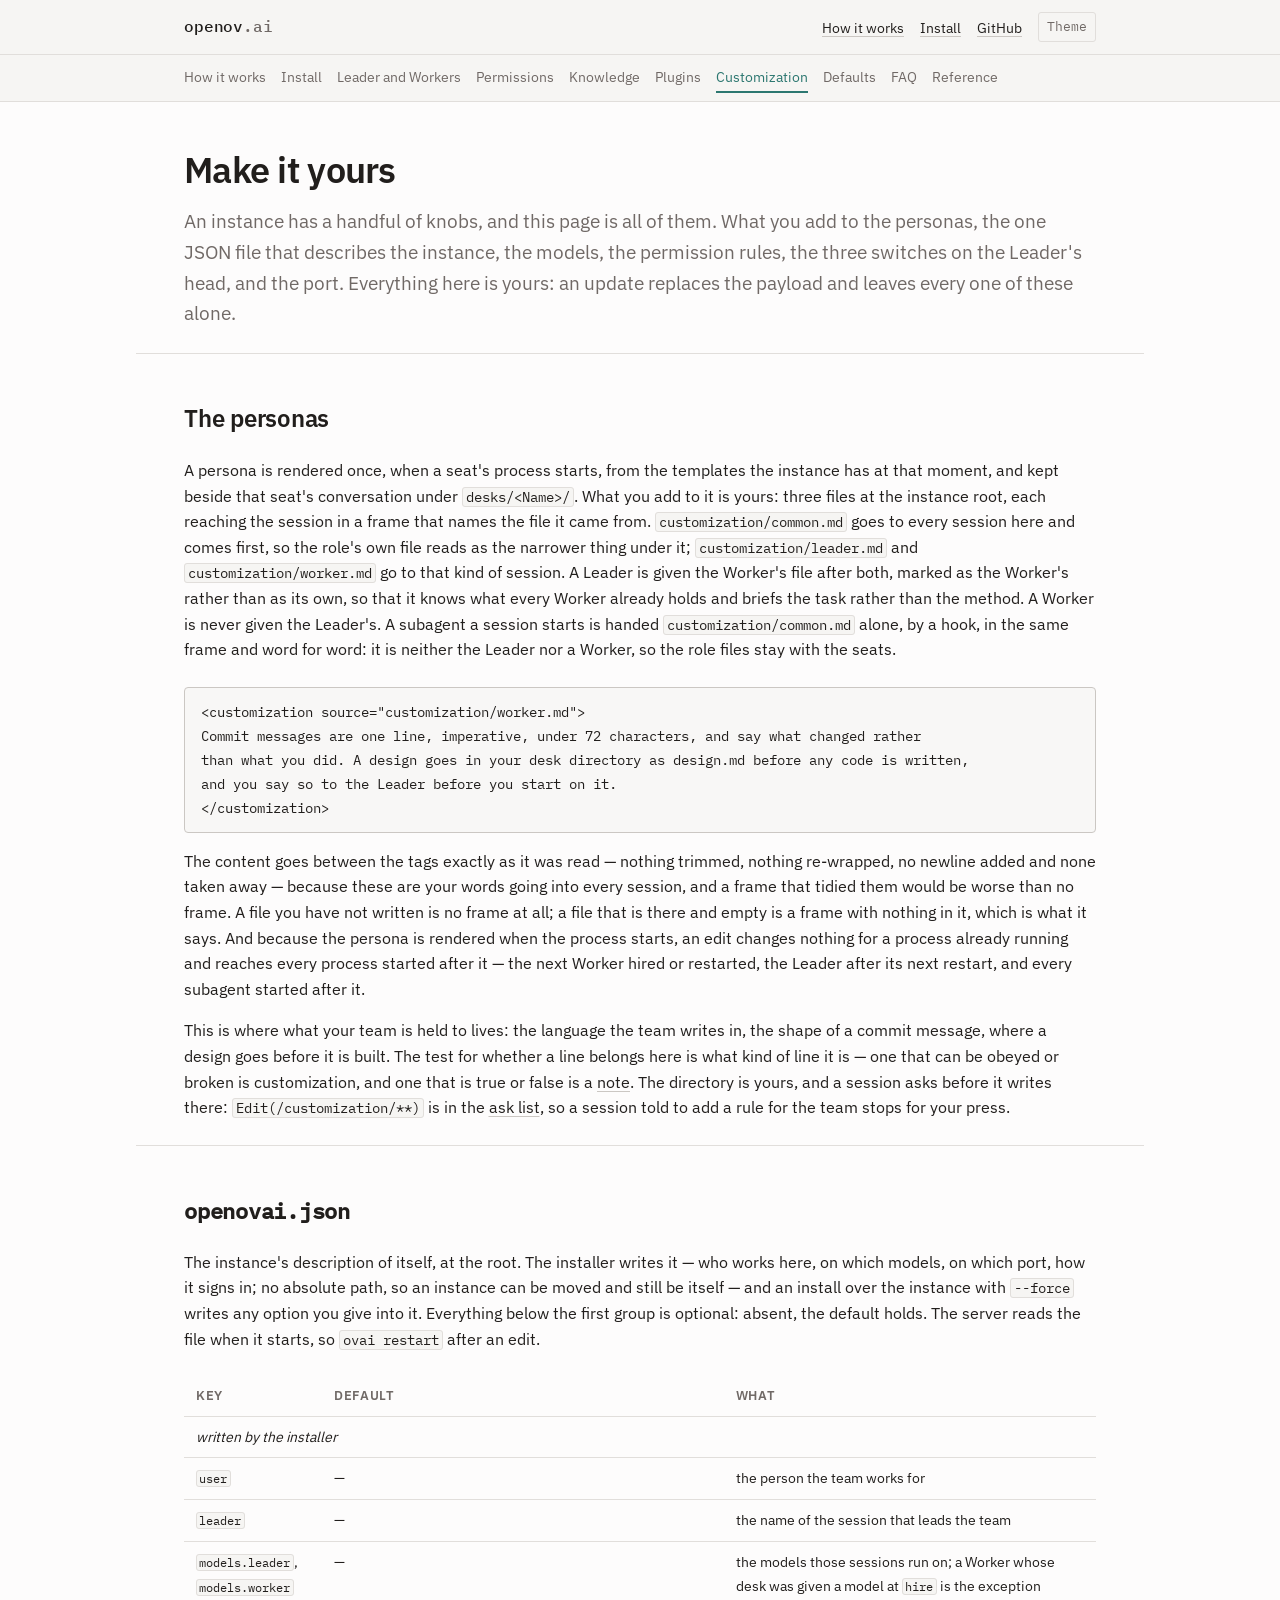
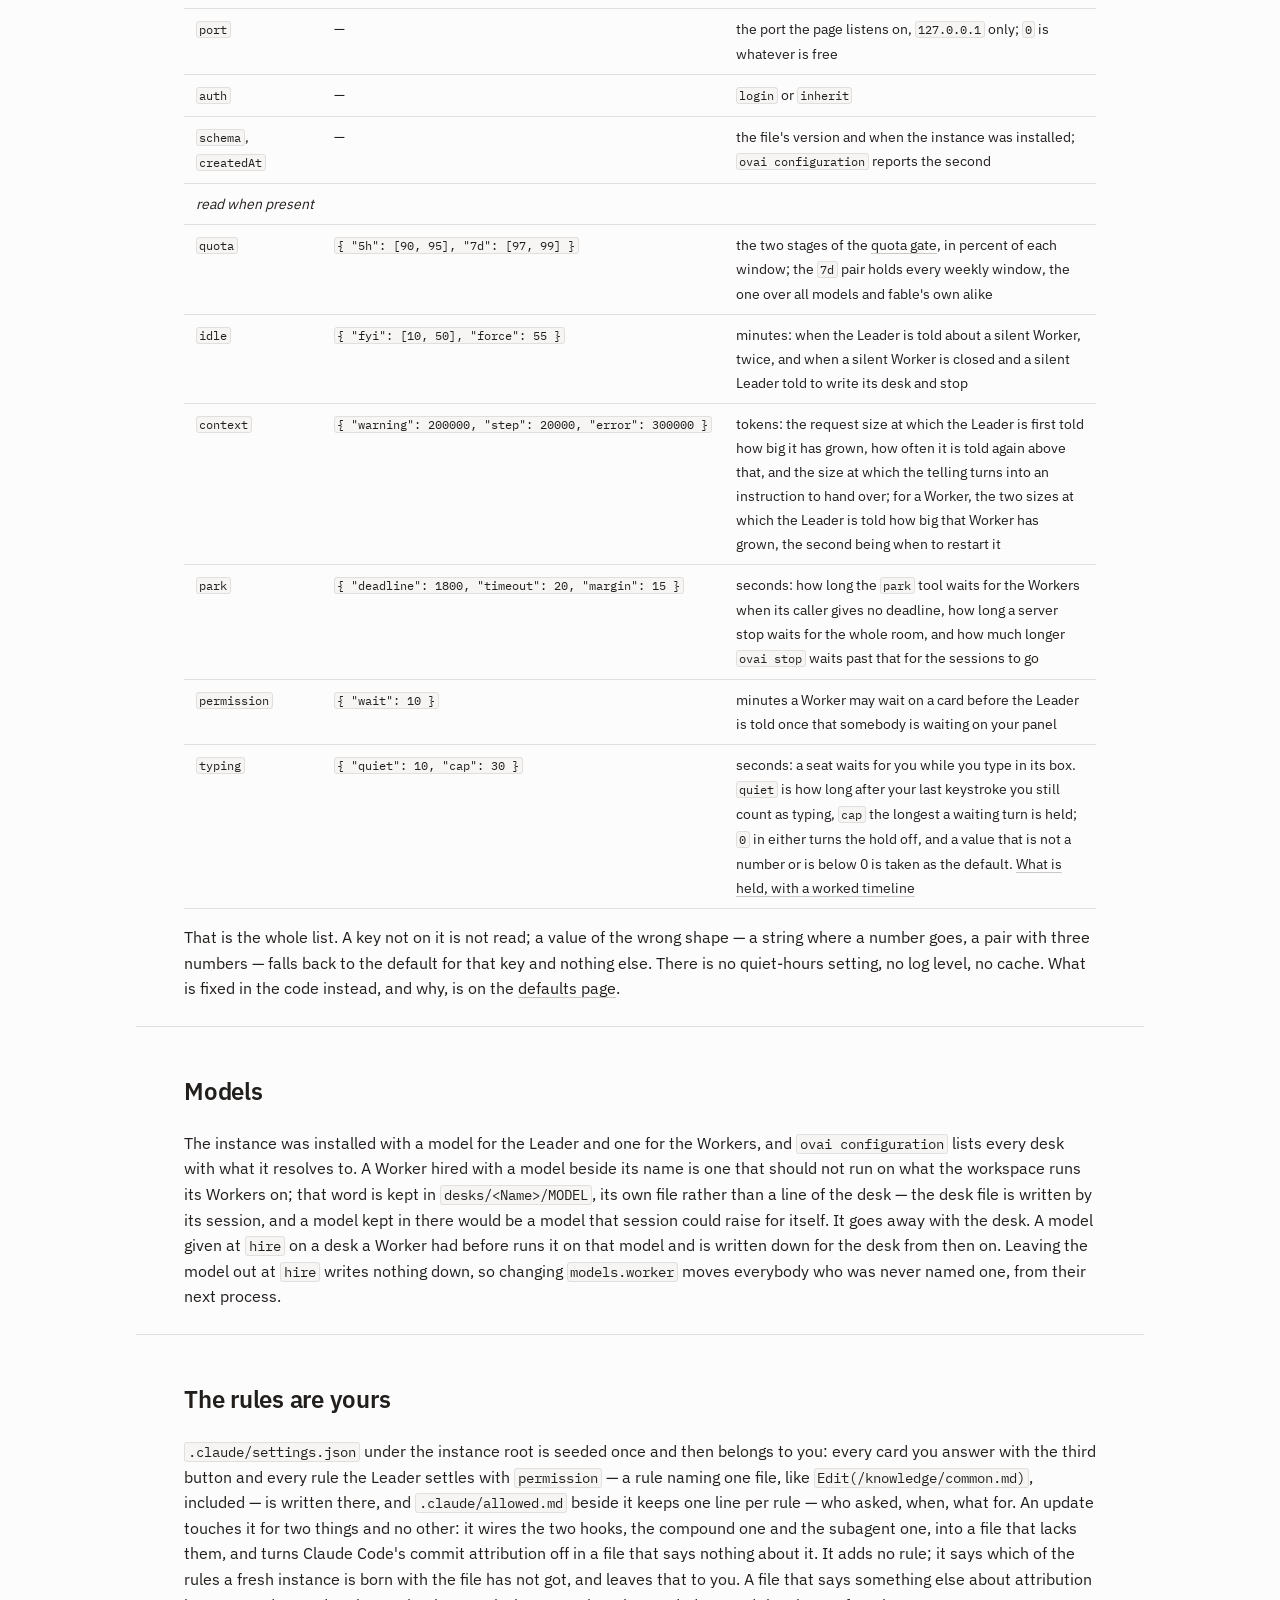
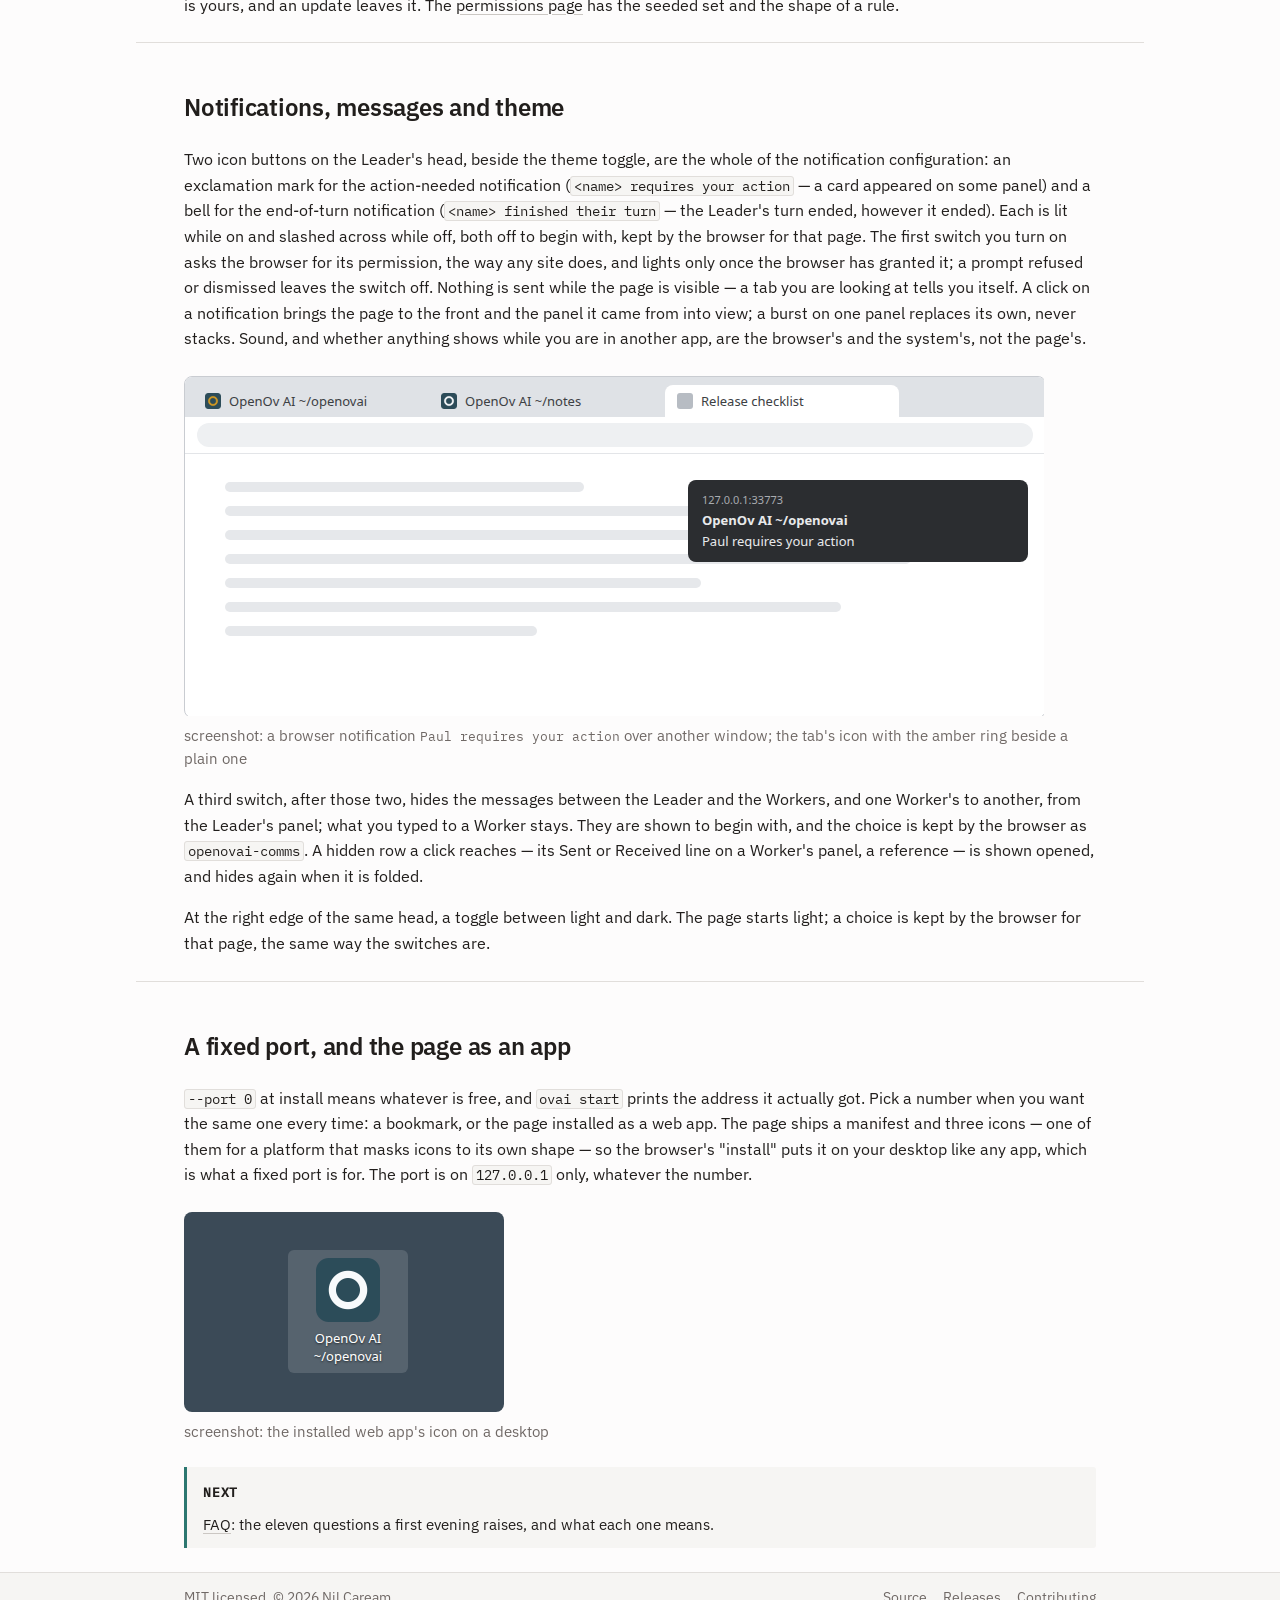
==== customization/index.html @ 01963eb3 "media: the notification and the installed app Media 17 shows a notification over another window and " ====
<!doctype html>
<html lang="en">
<head>
<meta charset="utf-8">
<meta name="viewport" content="width=device-width, initial-scale=1">
<title>Customization: make it yours — OpenOv AI</title>
<meta name="description" content="Every knob an instance has, and no more than there are: the three files you add to the personas, every key of openovai.json with its default, the models, the permission rules that are yours, the two notification switches, the theme, a fixed port and the web app.">
<link rel="canonical" href="https://openov.ai/customization/">
<meta property="og:type" content="website">
<meta property="og:url" content="https://openov.ai/customization/">
<meta property="og:title" content="Customization: make it yours — OpenOv AI">
<meta property="og:description" content="Personas you extend, every key of openovai.json, and what an update never touches.">
<link rel="icon" href="/favicon.svg" type="image/svg+xml">
<!-- Fonts are served from this site. The page makes no third-party request of any kind. -->
<link rel="preload" href="/fonts/ibm-plex-sans-latin.woff2" as="font" type="font/woff2" crossorigin>
<link rel="preload" href="/fonts/ibm-plex-mono-400-latin.woff2" as="font" type="font/woff2" crossorigin>
<link rel="stylesheet" href="/style.css">
</head>
<body data-page="customization">

<a class="skip" href="#main">Skip to content</a>

<header class="bar">
  <div class="wrap bar-in">
    <a class="mark" href="/">openov<span class="mark-dim">.ai</span></a>
    <nav>
      <a href="/how-it-works/">How it works</a>
      <a href="/install/">Install</a>
      <a href="https://github.com/nilcaream/openovai">GitHub</a>
      <button type="button" id="theme" class="ghost" hidden aria-label="Switch colour theme">Theme</button>
    </nav>
  </div>
  <nav class="docs" aria-label="Documentation">
    <div class="wrap docs-in">
      <a href="/how-it-works/">How it works</a>
      <a href="/install/">Install</a>
      <a href="/team/">Leader and Workers</a>
      <a href="/permissions/">Permissions</a>
      <a href="/knowledge/">Knowledge</a>
      <a href="/plugins/">Plugins</a>
      <a href="/customization/">Customization</a>
      <a href="/defaults/">Defaults</a>
      <a href="/faq/">FAQ</a>
      <a href="/reference/">Reference</a>
    </div>
  </nav>
</header>

<main id="main">

  <section class="wrap hero">
    <h1>Make it yours</h1>
    <p class="lead">
      An instance has a handful of knobs, and this page is all of them. What you add to the
      personas, the one JSON file that describes the instance, the models, the permission rules,
      the three switches on the Leader's head, and the port. Everything here is yours: an update
      replaces the payload and leaves every one of these alone.
    </p>
  </section>

  <section class="wrap prose">
    <h2 id="personas">The personas</h2>
    <p>
      A persona is rendered once, when a seat's process starts, from the templates the instance has
      at that moment, and kept beside that seat's conversation under <code>desks/&lt;Name&gt;/</code>.
      What you add to it is yours: three files at the instance root, each reaching the session in a
      frame that names the file it came from. <code>customization/common.md</code> goes to every
      session here and comes first, so the role's own file reads as the narrower thing under it;
      <code>customization/leader.md</code> and <code>customization/worker.md</code> go to that kind
      of session. A Leader is given the Worker's file after both, marked as the Worker's rather
      than as its own, so that it knows what every Worker already holds and briefs the task rather
      than the method. A Worker is never given the Leader's. A subagent a session starts is handed
      <code>customization/common.md</code> alone, by a hook, in the same frame and word for word:
      it is neither the Leader nor a Worker, so the role files stay with the seats.
    </p>
    <figure class="term">
<pre>&lt;customization source="customization/worker.md"&gt;
Commit messages are one line, imperative, under 72 characters, and say what changed rather
than what you did. A design goes in your desk directory as design.md before any code is written,
and you say so to the Leader before you start on it.
&lt;/customization&gt;</pre>
    </figure>
    <p>
      The content goes between the tags exactly as it was read &mdash; nothing trimmed, nothing
      re-wrapped, no newline added and none taken away &mdash; because these are your words going
      into every session, and a frame that tidied them would be worse than no frame. A file you
      have not written is no frame at all; a file that is there and empty is a frame with nothing
      in it, which is what it says. And because the persona is rendered when the process starts, an
      edit changes nothing for a process already running and reaches every process started after it
      &mdash; the next Worker hired or restarted, the Leader after its next restart, and every
      subagent started after it.
    </p>
    <p>
      This is where what your team is held to lives: the language the team writes in, the shape of
      a commit message, where a design goes before it is built. The test for whether a line belongs
      here is what kind of line it is &mdash; one that can be obeyed or broken is customization, and
      one that is true or false is a <a href="/knowledge/">note</a>. The directory is yours, and a
      session asks before it writes there: <code>Edit(/customization/**)</code> is in the
      <a href="/permissions/">ask list</a>, so a session told to add a rule for the team stops for
      your press.
    </p>
  </section>

  <section class="wrap prose">
    <h2 id="json"><code>openovai.json</code></h2>
    <p>
      The instance's description of itself, at the root. The installer writes it &mdash; who works
      here, on which models, on which port, how it signs in; no absolute path, so an instance can
      be moved and still be itself &mdash; and an install over the instance with <code>--force</code>
      writes any option you give into it. Everything below the first group is optional: absent, the
      default holds. The server reads the file when it starts, so <code>ovai restart</code> after
      an edit.
    </p>
    <div class="table">
      <table>
        <thead><tr><th>key</th><th>default</th><th>what</th></tr></thead>
        <tbody>
          <tr><td colspan="3"><em>written by the installer</em></td></tr>
          <tr><td><code>user</code></td><td>&mdash;</td><td>the person the team works for</td></tr>
          <tr><td><code>leader</code></td><td>&mdash;</td><td>the name of the session that leads the team</td></tr>
          <tr><td><code>models.leader</code>, <code>models.worker</code></td><td>&mdash;</td><td>the models those sessions run on; a Worker whose desk was given a model at <code>hire</code> is the exception</td></tr>
          <tr><td><code>port</code></td><td>&mdash;</td><td>the port the page listens on, <code>127.0.0.1</code> only; <code>0</code> is whatever is free</td></tr>
          <tr><td><code>auth</code></td><td>&mdash;</td><td><code>login</code> or <code>inherit</code></td></tr>
          <tr><td><code>schema</code>, <code>createdAt</code></td><td>&mdash;</td><td>the file's version and when the instance was installed; <code>ovai configuration</code> reports the second</td></tr>
          <tr><td colspan="3"><em>read when present</em></td></tr>
          <tr><td><code>quota</code></td><td><code>{ "5h": [90, 95], "7d": [97, 99] }</code></td><td>the two stages of the <a href="/how-it-works/#quota">quota gate</a>, in percent of each window; the <code>7d</code> pair holds every weekly window, the one over all models and fable's own alike</td></tr>
          <tr><td><code>idle</code></td><td><code>{ "fyi": [10, 50], "force": 55 }</code></td><td>minutes: when the Leader is told about a silent Worker, twice, and when a silent Worker is closed and a silent Leader told to write its desk and stop</td></tr>
          <tr><td><code>context</code></td><td><code>{ "warning": 200000, "step": 20000, "error": 300000 }</code></td><td>tokens: the request size at which the Leader is first told how big it has grown, how often it is told again above that, and the size at which the telling turns into an instruction to hand over; for a Worker, the two sizes at which the Leader is told how big that Worker has grown, the second being when to restart it</td></tr>
          <tr><td><code>park</code></td><td><code>{ "deadline": 1800, "timeout": 20, "margin": 15 }</code></td><td>seconds: how long the <code>park</code> tool waits for the Workers when its caller gives no deadline, how long a server stop waits for the whole room, and how much longer <code>ovai stop</code> waits past that for the sessions to go</td></tr>
          <tr><td><code>permission</code></td><td><code>{ "wait": 10 }</code></td><td>minutes a Worker may wait on a card before the Leader is told once that somebody is waiting on your panel</td></tr>
          <tr><td><code>typing</code></td><td><code>{ "quiet": 10, "cap": 30 }</code></td><td>seconds: a seat waits for you while you type in its box. <code>quiet</code> is how long after your last keystroke you still count as typing, <code>cap</code> the longest a waiting turn is held; <code>0</code> in either turns the hold off, and a value that is not a number or is below 0 is taken as the default. <a href="/reference/#typing">What is held, with a worked timeline</a></td></tr>
        </tbody>
      </table>
    </div>
    <p>
      That is the whole list. A key not on it is not read; a value of the wrong shape &mdash; a
      string where a number goes, a pair with three numbers &mdash; falls back to the default for
      that key and nothing else. There is no quiet-hours setting, no log level, no cache. What is
      fixed in the code instead, and why, is on the <a href="/defaults/">defaults page</a>.
    </p>
  </section>

  <section class="wrap prose">
    <h2 id="models">Models</h2>
    <p>
      The instance was installed with a model for the Leader and one for the Workers, and
      <code>ovai configuration</code> lists every desk with what it resolves to. A Worker hired
      with a model beside its name is one that should not run on what the workspace runs its
      Workers on; that word is kept in <code>desks/&lt;Name&gt;/MODEL</code>, its own file rather
      than a line of the desk &mdash; the desk file is written by its session, and a model kept in
      there would be a model that session could raise for itself. It goes away with the desk.
      A model given at <code>hire</code> on a desk a Worker had before runs it on that model and is
      written down for the desk from then on. Leaving the model out at <code>hire</code> writes
      nothing down, so changing <code>models.worker</code> moves everybody who was never named one,
      from their next process.
    </p>
  </section>

  <section class="wrap prose">
    <h2 id="rules">The rules are yours</h2>
    <p>
      <code>.claude/settings.json</code> under the instance root is seeded once and then belongs to
      you: every card you answer with the third button and every rule the Leader settles with
      <code>permission</code> &mdash; a rule naming one file, like
      <code>Edit(/knowledge/common.md)</code>, included &mdash; is written there, and
      <code>.claude/allowed.md</code> beside it keeps one line per rule &mdash; who asked, when, what
      for. An update touches it for two things and no other: it wires the two hooks, the compound
      one and the subagent one, into a file that lacks them, and turns Claude Code's
      commit attribution off in a file that says nothing about it. It adds no rule; it says which
      of the rules a fresh instance is born with the file has not got, and leaves that to you. A
      file that says something else about attribution is yours, and an update leaves it. The
      <a href="/permissions/">permissions page</a> has the seeded set and the shape of a rule.
    </p>
  </section>

  <section class="wrap prose">
    <h2 id="notifications">Notifications, messages and theme</h2>
    <p>
      Two icon buttons on the Leader's head, beside the theme toggle, are the whole of the
      notification configuration: an exclamation mark for the action-needed notification
      (<code>&lt;name&gt; requires your action</code> &mdash; a card appeared on some panel) and a
      bell for the end-of-turn notification (<code>&lt;name&gt; finished their turn</code> &mdash;
      the Leader's turn ended, however it ended). Each is lit while on and slashed across while off,
      both off to begin with, kept by the browser for that page. The first switch you turn on asks
      the browser for its permission, the way any site does, and lights only once the browser has
      granted it; a prompt refused or dismissed leaves the switch off. Nothing is sent while the
      page is visible &mdash; a tab you are looking at tells you itself. A click on a notification
      brings the page to the front and the panel it came from into view; a burst on one panel
      replaces its own, never stacks. Sound, and whether anything shows while you are in another
      app, are the browser's and the system's, not the page's.
    </p>
    <figure class="shot">
      <a href="/media/media-17.png"><img src="/media/media-17.png" width="860" height="340" alt=""></a>
      <figcaption>screenshot: a browser notification <code>Paul requires your action</code> over
        another window; the tab's icon with the amber ring beside a plain one</figcaption>
    </figure>
    <p>
      A third switch, after those two, hides the messages between the Leader and the Workers, and
      one Worker's to another, from the Leader's panel; what you typed to a Worker stays. They are
      shown to begin with, and the choice is kept by the browser as <code>openovai-comms</code>. A
      hidden row a click reaches &mdash; its Sent or Received line on a Worker's panel, a
      reference &mdash; is shown opened, and hides again when it is folded.
    </p>
    <p>
      At the right edge of the same head, a toggle between light and dark. The page starts light;
      a choice is kept by the browser for that page, the same way the switches are.
    </p>
  </section>

  <section class="wrap prose">
    <h2 id="port">A fixed port, and the page as an app</h2>
    <p>
      <code>--port 0</code> at install means whatever is free, and <code>ovai start</code> prints the
      address it actually got. Pick a number when you want the same one every time: a bookmark, or
      the page installed as a web app. The page ships a manifest and three icons &mdash; one of them
      for a platform that masks icons to its own shape &mdash; so the browser's "install" puts it
      on your desktop like any app, which is what a fixed port is for. The port is on
      <code>127.0.0.1</code> only, whatever the number.
    </p>
    <figure class="shot">
      <a href="/media/media-19.png"><img src="/media/media-19.png" width="320" height="200" alt=""></a>
      <figcaption>screenshot: the installed web app's icon on a desktop</figcaption>
    </figure>
    <div class="callout">
      <b>Next</b>
      <p><a href="/faq/">FAQ</a>: the eleven questions a first evening raises, and what each one
        means.</p>
    </div>
  </section>

</main>

<footer class="bar bar-foot">
  <div class="wrap bar-in">
    <span>MIT licensed. &copy; 2026 Nil Caream.</span>
    <nav>
      <a href="https://github.com/nilcaream/openovai">Source</a>
      <a href="https://github.com/nilcaream/openovai/blob/main/NOTES.md">Releases</a>
      <a href="https://github.com/nilcaream/openovai/blob/main/CONTRIBUTING.md">Contributing</a>
    </nav>
  </div>
</footer>

<script>
// Everything below is an enhancement. With JavaScript off the page is complete:
// the theme follows prefers-color-scheme and the install command is selectable text.
(function () {
  "use strict";

  var root = document.documentElement;
  var toggle = document.getElementById("theme");

  try {
    var saved = localStorage.getItem("theme");
    if (saved === "dark" || saved === "light") root.setAttribute("data-theme", saved);
  } catch (e) { /* private mode, blocked storage: the media query still decides */ }

  if (toggle) {
    toggle.hidden = false;
    toggle.addEventListener("click", function () {
      var dark = getComputedStyle(root).getPropertyValue("--is-dark").trim() === "1";
      var next = dark ? "light" : "dark";
      root.setAttribute("data-theme", next);
      try { localStorage.setItem("theme", next); } catch (e) { /* nothing to do */ }
    });
  }

  document.querySelectorAll("[data-copy]").forEach(function (button) {
    var pre = document.getElementById(button.getAttribute("data-copy") + "-cmd");
    if (!pre || !navigator.clipboard) return;
    button.hidden = false;
    button.addEventListener("click", function () {
      navigator.clipboard.writeText(pre.textContent).then(function () {
        var was = button.textContent;
        button.textContent = "Copied";
        setTimeout(function () { button.textContent = was; }, 1200);
      });
    });
  });
})();
</script>

</body>
</html>
---- style.css ----
/* OpenOv AI — openov.ai
 *
 * One stylesheet, no build step. Light is the base; the dark palette is a redefinition of the
 * same tokens, so no colour is ever defined only inside a media query.
 *
 * --is-dark is read back by the theme toggle in index.html, which is why it exists as a token.
 */

/* IBM Plex, served from this site. No third-party request is made by this page.
 * SIL Open Font License 1.1, (c) 2017 IBM Corp — the full text is in fonts/OFL.txt, which is
 * what the licence asks be distributed alongside the files.
 *
 * Sans is the variable file, so one download covers every weight the page uses. Mono is static
 * per weight, so there are two of it. Latin subset only: three files, about 75 KB in total.
 * font-display: swap, so text is readable before the fonts arrive and the page never blanks.
 */

@font-face {
  font-family: "IBM Plex Sans";
  font-style: normal;
  font-weight: 400 600;
  font-display: swap;
  src: url("/fonts/ibm-plex-sans-latin.woff2") format("woff2");
}

@font-face {
  font-family: "IBM Plex Mono";
  font-style: normal;
  font-weight: 400;
  font-display: swap;
  src: url("/fonts/ibm-plex-mono-400-latin.woff2") format("woff2");
}

@font-face {
  font-family: "IBM Plex Mono";
  font-style: normal;
  font-weight: 500;
  font-display: swap;
  src: url("/fonts/ibm-plex-mono-500-latin.woff2") format("woff2");
}

:root {
  --is-dark: 0;

  /* Warm neutrals: nothing is pure white or pure black. */
  --bg:        hsl(30 20% 99%);
  --bg-soft:   hsl(30 14% 96%);
  --bg-term:   hsl(30 12% 97%);
  --text:      hsl(20 8% 12%);
  --text-soft: hsl(20 5% 42%);
  --line:      hsl(30 8% 87%);
  --line-firm: hsl(30 7% 78%);

  /* The highlighter. Same idea as a marker pen over text, a different pen. */
  --mark:      hsl(174 62% 84%);
  --mark-firm: hsl(174 46% 32%);

  /* One column, and everything in it fills it: text, boxes, tables, cards. The width is set by
   * the widest thing that must not scroll — the install one-liner, 82 characters of Plex Mono at
   * 14px, in its box, inside a numbered step, with the Copy button clear of the text — plus room
   * for a fallback font while Plex loads. If the lines read long, this is the one token to
   * narrow; nothing inside the column has a width of its own.
   * --gap is the paragraph gap; --block the gap before a box; --section the space a section
   * keeps above its heading, half of it below its last block.
   */
  --col: 63rem;
  --gap: 1rem;
  --block: 1.5rem;
  --section: 3rem;
  --pad: clamp(1rem, 4vw, 3rem);

  --sans: "IBM Plex Sans", ui-sans-serif, system-ui, -apple-system, "Segoe UI", Roboto, sans-serif;
  --mono: "IBM Plex Mono", ui-monospace, SFMono-Regular, "SF Mono", Menlo, Consolas, monospace;

  color-scheme: light;
}

@media (prefers-color-scheme: dark) {
  :root:not([data-theme="light"]) {
    --is-dark: 1;
    --bg:        hsl(20 9% 7%);
    --bg-soft:   hsl(20 7% 11%);
    --bg-term:   hsl(20 8% 10%);
    --text:      hsl(30 12% 96%);
    --text-soft: hsl(30 6% 65%);
    --line:      hsl(20 6% 20%);
    --line-firm: hsl(20 5% 30%);
    --mark:      hsl(174 42% 24%);
    --mark-firm: hsl(174 48% 72%);
    color-scheme: dark;
  }
}

:root[data-theme="dark"] {
  --is-dark: 1;
  --bg:        hsl(20 9% 7%);
  --bg-soft:   hsl(20 7% 11%);
  --bg-term:   hsl(20 8% 10%);
  --text:      hsl(30 12% 96%);
  --text-soft: hsl(30 6% 65%);
  --line:      hsl(20 6% 20%);
  --line-firm: hsl(20 5% 30%);
  --mark:      hsl(174 42% 24%);
  --mark-firm: hsl(174 48% 72%);
  color-scheme: dark;
}

*, *::before, *::after { box-sizing: border-box; }

html { -webkit-text-size-adjust: 100%; }

body {
  margin: 0;
  background: var(--bg);
  color: var(--text);
  font-family: var(--sans);
  font-size: 1rem;
  line-height: 1.6;
  -webkit-font-smoothing: antialiased;
}

/* ---- layout ------------------------------------------------------------- */

.wrap {
  width: 100%;
  max-width: var(--col);
  margin-inline: auto;
  padding-inline: var(--pad);
}

/* A section keeps --section above its heading and half of that below its last block, so the
 * rule between two sections sits nearer the text it closes than the heading it precedes, and
 * the whole gap from one section's last line to the next heading stays within three lines.
 */
main > section {
  padding-block: var(--section) calc(var(--section) / 2);
  border-bottom: 1px solid var(--line);
}

main > section:last-child { border-bottom: 0; }

/* The rhythm: a paragraph gap between things, a block gap before a box or after a heading,
 * nothing above the first child. The top margin belongs to these rules alone: a list or a
 * figure below resets its own bottom and side margins, never its top.
 */
main > section > :first-child { margin-top: 0; }
main > section > * + * { margin-top: var(--gap); }
main > section > * + :where(figure, .term, .table, .cards, .callout) { margin-top: var(--block); }
main > section > h2 + * { margin-top: var(--block); }
main > section > h3 + * { margin-top: 0.75rem; }

/* ---- type --------------------------------------------------------------- */

h1, h2, h3 { text-wrap: balance; margin: 0; font-weight: 600; }
h1 { font-size: clamp(1.75rem, 1rem + 2vw, 2.25rem); line-height: 1.111; letter-spacing: -0.02em; }
h2 { font-size: 1.5rem; line-height: 1.333; letter-spacing: -0.01em; }
h3 { font-size: 1.25rem; line-height: 1.2; }

p { margin: 0; }
.lead { font-size: clamp(1.05rem, 2vw, 1.2rem); color: var(--text-soft); }
.note { font-size: 0.92rem; color: var(--text-soft); }

a { color: inherit; text-decoration-color: var(--line-firm); text-underline-offset: 0.2em; }
a:hover { text-decoration-color: currentColor; }

/* A code token never breaks inside itself — not at a hyphen, not at a slash. A code long enough
 * to need wrapping says where with <wbr>, between arguments or clauses; a line breaks there and
 * nowhere else.
 */
code { font-family: var(--mono); font-size: 0.9em; white-space: nowrap; }

/* ---- the tag, the marks, the buttons ------------------------------------ */

.tag {
  display: inline-block;
  font-family: var(--mono);
  font-size: 0.76rem;
  text-transform: uppercase;
  letter-spacing: 0.09em;
  padding: 0.25rem 0.5rem;
  background: var(--mark);
  color: var(--mark-firm);
  border-radius: 2px;
}

.marks { list-style: none; padding: 0; margin-bottom: 0; }
.marks li { position: relative; padding-left: 2rem; }
.marks li + li { margin-top: 0.5rem; }
.marks li::before {
  content: "[*]";
  position: absolute;
  left: 0;
  font-family: var(--mono);
  color: var(--mark-firm);
}
.marks-tight li + li { margin-top: 0.25rem; }

.cta { display: flex; flex-wrap: wrap; gap: 0.75rem; }

.btn {
  display: inline-block;
  font-family: var(--mono);
  font-size: 0.9rem;
  padding: 0.5rem 1rem;
  border: 1px solid var(--line-firm);
  border-radius: 3px;
  background: var(--mark);
  color: var(--mark-firm);
  text-decoration: none;
}
.btn:hover { border-color: var(--mark-firm); }
.btn-quiet { background: transparent; color: var(--text); }

.ghost {
  font: inherit;
  font-family: var(--mono);
  font-size: 0.8rem;
  padding: 0.25rem 0.5rem;
  color: var(--text-soft);
  background: transparent;
  border: 1px solid var(--line);
  border-radius: 3px;
  cursor: pointer;
}
.ghost:hover { color: var(--text); border-color: var(--line-firm); }

/* ---- the terminal boxes ------------------------------------------------- */

.term {
  margin-inline: 0;
  margin-bottom: 0;
  border: 1px solid var(--line-firm);
  border-radius: 4px;
  background: var(--bg-term);
  position: relative;
}

.term figcaption {
  font-family: var(--mono);
  font-size: 0.76rem;
  color: var(--text-soft);
  padding: 0.5rem 1rem;
  border-bottom: 1px solid var(--line);
}

.term pre {
  margin: 0;
  padding: 0.75rem 1rem;
  overflow-x: auto;          /* wide content scrolls in its own box, never the page */
  font-family: var(--mono);
  font-size: 0.875rem;
  line-height: 1.5rem;
  tab-size: 2;
}

.term b { font-weight: 500; background: var(--mark); color: var(--mark-firm); padding: 0 0.25em; }

/* The button sits over the box's top-right corner; the text keeps clear of it, so a one-line
 * command is never covered and never scrolls to get out from under it.
 */
.term-copy pre { padding-right: 4rem; }
.term-copy .copy { position: absolute; top: 0.5rem; right: 0.5rem; background: var(--bg-term); }

/* ---- bars --------------------------------------------------------------- */

.bar { border-bottom: 1px solid var(--line); background: var(--bg-soft); }
.bar-foot { border-bottom: 0; border-top: 1px solid var(--line); }

.bar-in {
  display: flex;
  flex-wrap: wrap;
  gap: 0.5rem 1rem;
  align-items: center;
  justify-content: space-between;
  padding-block: 0.75rem;
  font-size: 0.9rem;
}

.bar-in nav { display: flex; align-items: center; gap: 1rem; }

.mark {
  font-family: var(--mono);
  font-weight: 500;
  font-size: 1rem;
  letter-spacing: -0.01em;
  text-decoration: none;
}
.mark-dim { color: var(--text-soft); }

.bar-foot { color: var(--text-soft); font-size: 0.85rem; }

/* ---- the docs row --------------------------------------------------------
 *
 * Every page carries the same second row under the header: one link per docs page. The page
 * that is open is marked from the body's data-page, so the row itself is the same bytes on every
 * page and the mark needs no script.
 */

.docs { border-top: 1px solid var(--line); font-size: 0.85rem; }

/* The links are inline, not flex items, so that when the row has to break — on a phone — the
 * lines come out even (text-wrap: balance) instead of one link left over on the last line.
 */
.docs-in { padding-block: 0.5rem; text-wrap: balance; }
.docs-in a { display: inline-block; text-decoration: none; color: var(--text-soft); padding-block: 0.25rem; margin-right: 0.75rem; }
.docs-in a:hover { color: var(--text); }
[data-page="how-it-works"] .docs-in a[href="/how-it-works/"],
[data-page="install"]       .docs-in a[href="/install/"],
[data-page="team"]          .docs-in a[href="/team/"],
[data-page="permissions"]   .docs-in a[href="/permissions/"],
[data-page="knowledge"]     .docs-in a[href="/knowledge/"],
[data-page="plugins"]       .docs-in a[href="/plugins/"],
[data-page="customization"] .docs-in a[href="/customization/"],
[data-page="defaults"]      .docs-in a[href="/defaults/"],
[data-page="faq"]           .docs-in a[href="/faq/"],
[data-page="reference"]     .docs-in a[href="/reference/"] {
  color: var(--mark-firm);
  box-shadow: inset 0 -2px 0 var(--mark-firm);
}

/* ---- docs pages ----------------------------------------------------------
 *
 * A docs page is one column of prose with boxes in it, and the text and the boxes are the same
 * width: the column's.
 */

/* Headings keep twice as much above as below, so each sits with the text it opens: h2 opens a
 * section (the section's own padding is its space above, --block below), h3 2rem above and
 * 0.75rem below — the space below is set with the rhythm rules above.
 */
.prose > * + h2 { margin-top: var(--section); }
.prose > * + h3 { margin-top: 2rem; }
.prose ul, .prose ol { padding-left: 1.5rem; margin-bottom: 0; }
.prose li + li { margin-top: 0.5rem; }
.prose li > ul { margin-top: 0.5rem; }
.prose dl { margin-bottom: 0; }
.prose dt { font-family: var(--mono); font-size: 0.88rem; font-weight: 500; margin-top: 0.75rem; }
.prose dd { margin: 0.25rem 0 0 0; }
.prose hr { border: 0; border-top: 1px solid var(--line); margin-block: 3rem; }

/* Inline code in prose sits on the soft ground; code inside a terminal box does not. */
.prose p code, .prose li code, .prose dd code, .prose td code, .card code {
  background: var(--bg-soft);
  border: 1px solid var(--line);
  border-radius: 3px;
  padding: 0 0.2em;
  font-size: 0.86em;
}

/* Tables: the reference page is mostly these. The columns share the width by what they hold:
 * no column is held on one line, so the prose column gets the room and a command in a cell
 * wraps between its arguments. A table wider than its column scrolls in its own box.
 */
.table { overflow-x: auto; }
table { border-collapse: collapse; width: 100%; font-size: 0.875rem; line-height: 1.5rem; }
th, td { text-align: left; vertical-align: top; padding: 0.5rem 0.75rem; border-bottom: 1px solid var(--line); }
th { font-weight: 600; font-size: 0.82rem; text-transform: uppercase; letter-spacing: 0.05em; color: var(--text-soft); }
table.whose td:nth-child(2) { white-space: nowrap; }  /* the whose column is one line per cell; the what column takes the rest */

/* Cards: the front page's grid of what you get, and any other list that wants to be boxes. */
.cards {
  list-style: none;
  padding: 0;
  margin-bottom: 0;
  display: grid;
  grid-template-columns: repeat(auto-fill, minmax(16rem, 1fr));
  gap: 1rem;
}
.card {
  border: 1px solid var(--line);
  border-radius: 4px;
  background: var(--bg-soft);
  padding: 1rem 1.5rem;
}
.card h3 { margin: 0 0 0.5rem; font-size: 1rem; line-height: 1.5; }
.card p { font-size: 0.92rem; color: var(--text-soft); }
.card a { display: inline-block; margin-top: 0.5rem; font-family: var(--mono); font-size: 0.8rem; }

/* Callouts: a note is something to know, a warning is something that bites. */
.callout {
  border-left: 3px solid var(--mark-firm);
  background: var(--bg-soft);
  padding: 0.75rem 1rem;
  border-radius: 0 3px 3px 0;
  font-size: 0.95rem;
}
.callout-warn { border-left-color: hsl(32 90% 45%); }
.callout > * + * { margin-top: 0.5rem; }
.callout b:first-child { font-family: var(--mono); font-size: 0.8rem; text-transform: uppercase; letter-spacing: 0.06em; }

/* A media figure that is not recorded yet: a dashed box saying what goes there and why. */
.media {
  margin-inline: 0;
  margin-bottom: 0;
  border: 2px dashed var(--line-firm);
  border-radius: 4px;
  padding: 1.5rem 1rem;
  text-align: center;
  color: var(--text-soft);
}
.media b { display: block; font-family: var(--mono); font-size: 0.8rem; color: var(--mark-firm); margin-bottom: 0.25rem; }
.media figcaption { font-size: 0.92rem; }

/* A recorded media figure: the shot at its own size, never wider than the column, the caption under it. */
.shot { margin-inline: 0; margin-bottom: 0; }
.shot img { display: block; max-width: 100%; height: auto; }
.shot figcaption { font-size: 0.92rem; color: var(--text-soft); margin-top: 0.5rem; }

/* A diagram in words: a terminal box that is not a command. */
.diagram pre { font-size: 0.8rem; line-height: 1.25rem; }

/* Steps: the install page is a numbered read. It is not a prose list — ol.steps outweighs
 * .prose ol, so the list keeps no indent of its own and each step's box fills the step.
 */
ol.steps { counter-reset: step; list-style: none; padding: 0; margin-bottom: 0; }
.steps > li { counter-increment: step; position: relative; padding-left: 2.5rem; }
.steps > li + li { margin-top: 2rem; }
.steps > li::before {
  content: counter(step);
  position: absolute;
  left: 0;
  top: 0;
  width: 1.5rem;
  height: 1.5rem;
  display: grid;
  place-items: center;
  font-family: var(--mono);
  font-size: 0.8rem;
  border-radius: 50%;
  background: var(--mark);
  color: var(--mark-firm);
}
.steps > li > * + * { margin-top: 0.75rem; }
.steps h3 { margin-top: 0; }

/* The two-line hero on the front page, and the tag under it. */
.hero .line { font-family: var(--mono); font-size: 0.9rem; color: var(--mark-firm); }

/* ---- small screens -------------------------------------------------------
 *
 * The big gaps shrink, the text does not: section space 3rem → 2rem, the gap before a box
 * 1.5rem → 1rem, card padding 1rem all round; body stays 16px and the side padding is --pad's
 * floor of 1rem.
 */
@media (max-width: 40em) {
  :root { --section: 2rem; --block: 1rem; }
  .card { padding: 1rem; }
}

/* ---- accessibility ------------------------------------------------------ */

.skip {
  position: absolute;
  left: -9999px;
}
.skip:focus {
  left: var(--pad);
  top: 0.5rem;
  z-index: 10;
  background: var(--bg);
  padding: 0.5rem 0.75rem;
  border: 1px solid var(--line-firm);
  border-radius: 3px;
}

:focus-visible { outline: 2px solid var(--mark-firm); outline-offset: 2px; }

@media (prefers-reduced-motion: reduce) {
  *, *::before, *::after { transition: none !important; animation: none !important; }
}
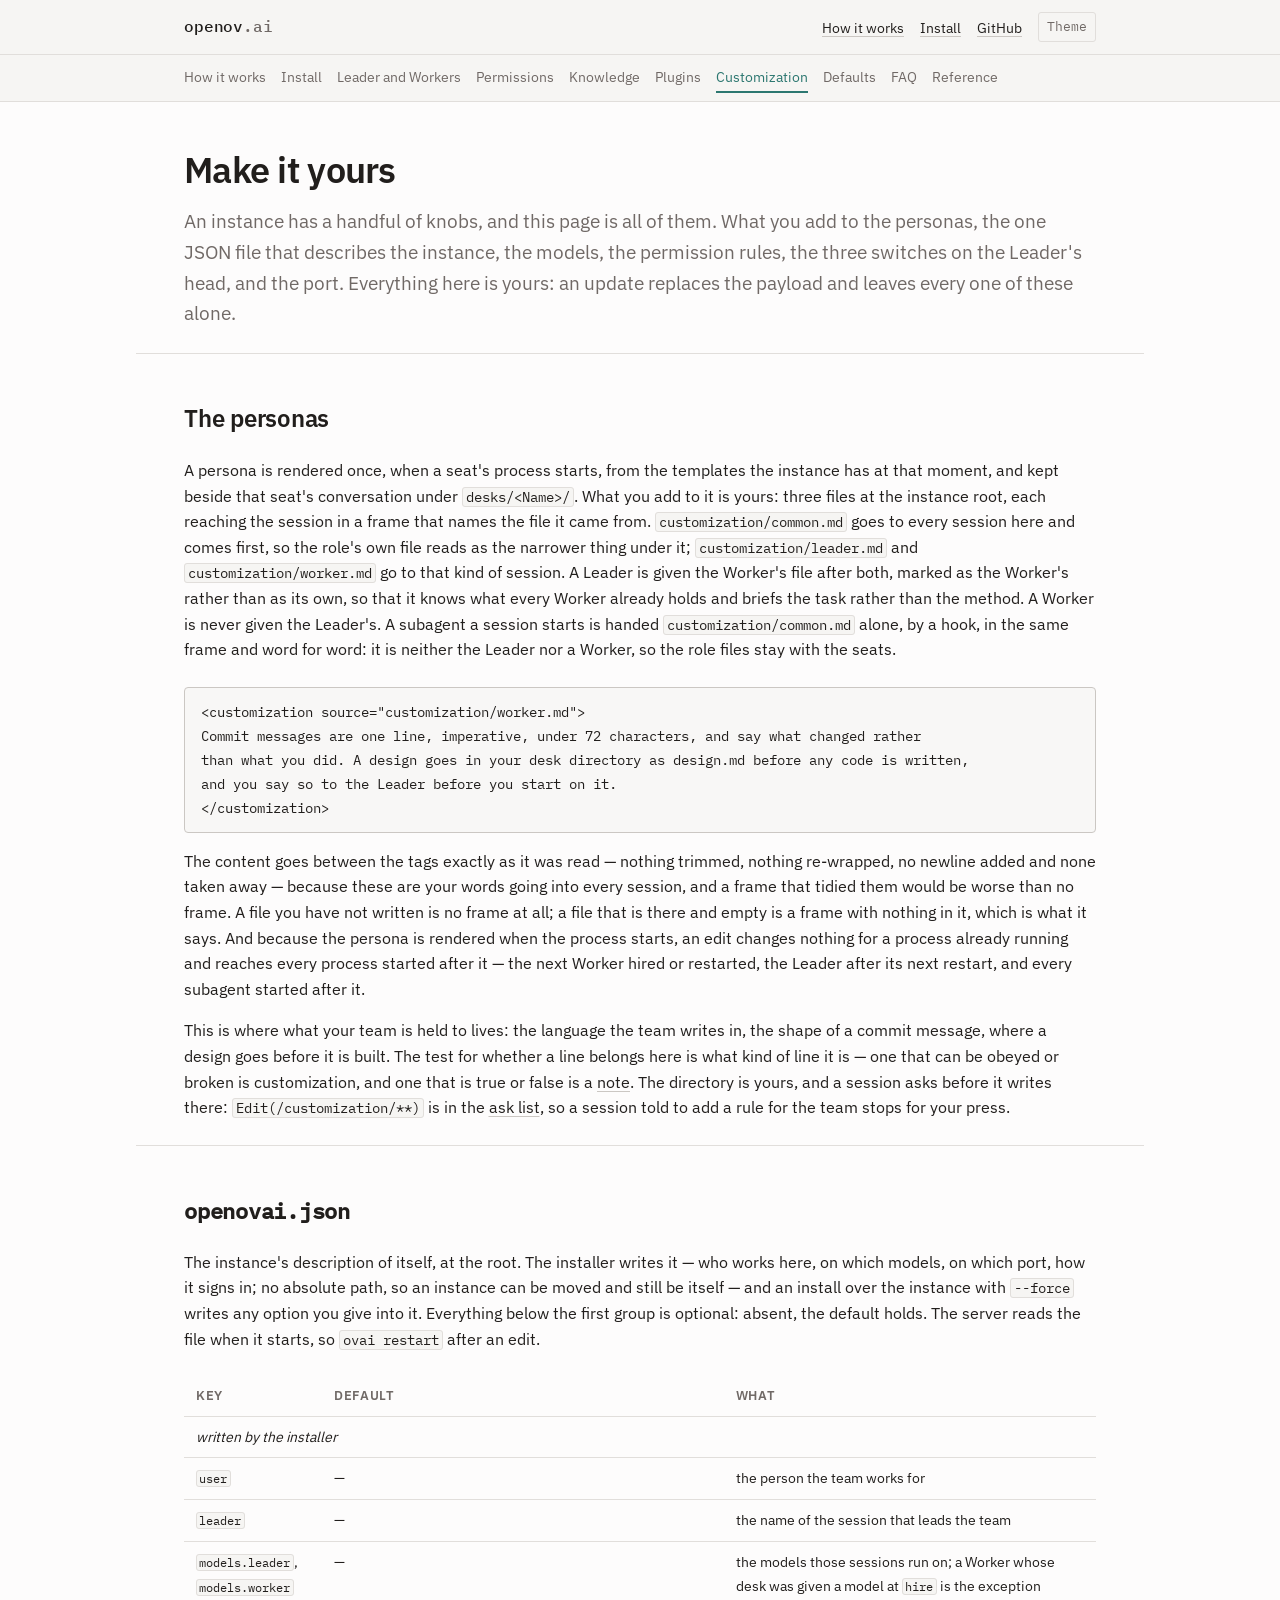
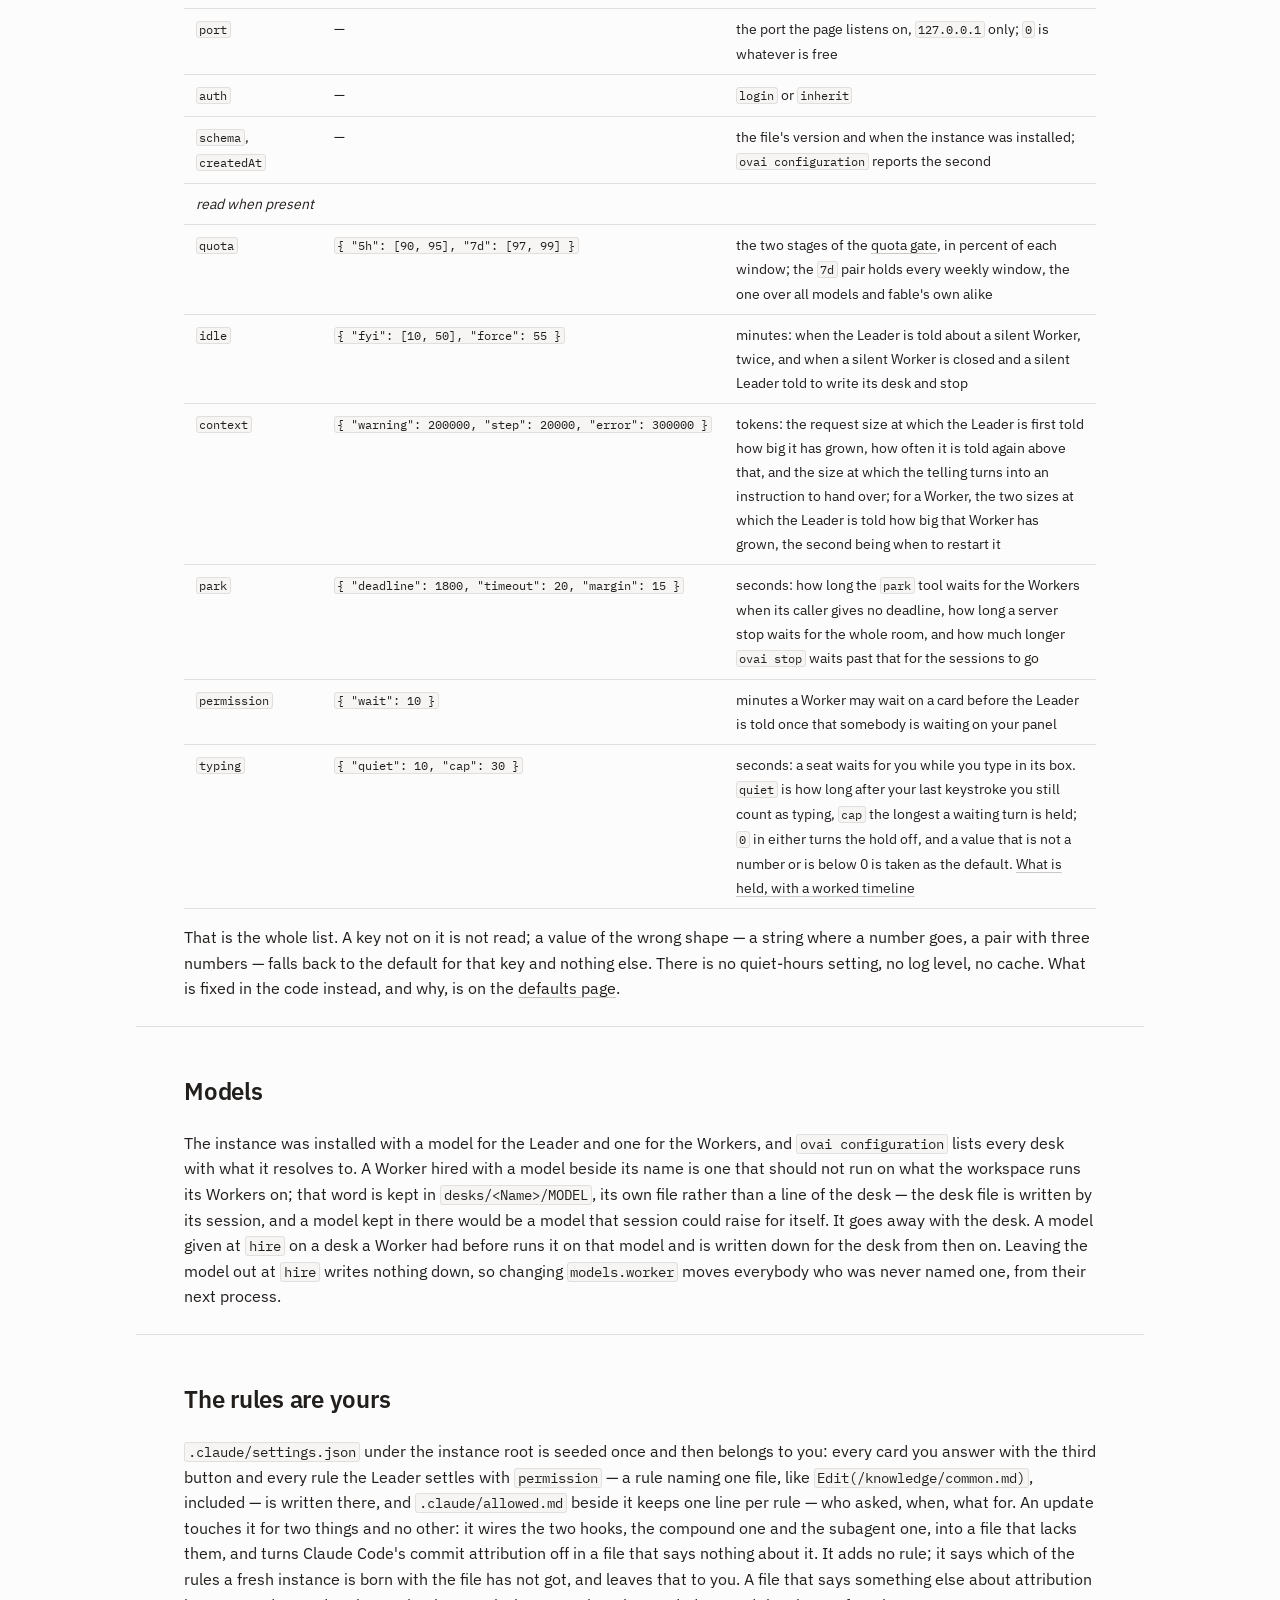
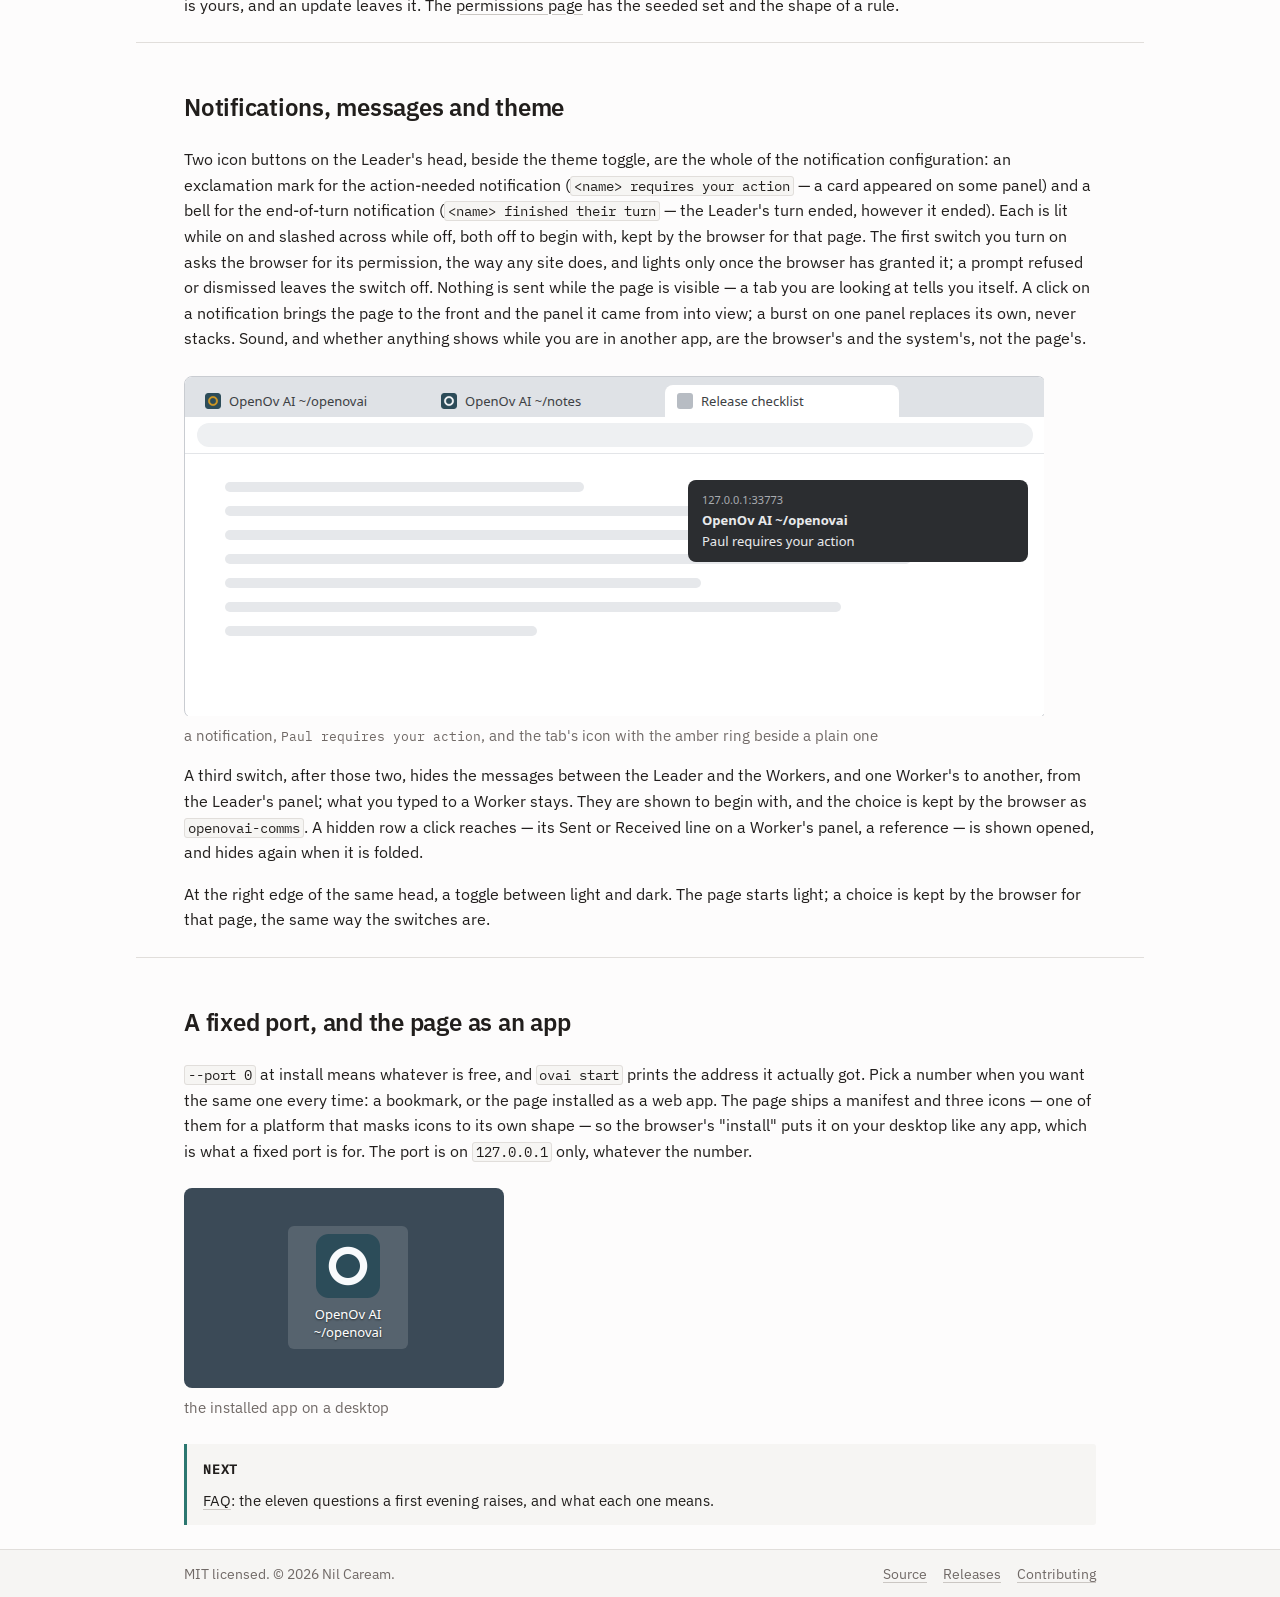
==== commit a111e415: "media: each shot's caption says what the shot shows" ====
--- a/customization/index.html
+++ b/customization/index.html
@@ -191,8 +191,7 @@
     </p>
     <figure class="shot">
       <a href="/media/media-17.png"><img src="/media/media-17.png" width="860" height="340" alt=""></a>
-      <figcaption>screenshot: a browser notification <code>Paul requires your action</code> over
-        another window; the tab's icon with the amber ring beside a plain one</figcaption>
+      <figcaption>a notification, <code>Paul requires your action</code>, and the tab's icon with the amber ring beside a plain one</figcaption>
     </figure>
     <p>
       A third switch, after those two, hides the messages between the Leader and the Workers, and
@@ -219,7 +218,7 @@
     </p>
     <figure class="shot">
       <a href="/media/media-19.png"><img src="/media/media-19.png" width="320" height="200" alt=""></a>
-      <figcaption>screenshot: the installed web app's icon on a desktop</figcaption>
+      <figcaption>the installed app on a desktop</figcaption>
     </figure>
     <div class="callout">
       <b>Next</b>
--- a/style.css
+++ b/style.css
@@ -404,6 +404,14 @@
 /* A recorded media figure: the shot at its own size, never wider than the column, the caption under it. */
 .shot { margin-inline: 0; margin-bottom: 0; }
 .shot img { display: block; max-width: 100%; height: auto; }
+/* A shot of the ovai page comes as a light and a dark file; the one matching the site's theme shows. */
+.shot > a.dark { display: none; }
+:root[data-theme="dark"] .shot > a.light { display: none; }
+:root[data-theme="dark"] .shot > a.dark { display: inline; }
+@media (prefers-color-scheme: dark) {
+  :root:not([data-theme="light"]) .shot > a.light { display: none; }
+  :root:not([data-theme="light"]) .shot > a.dark { display: inline; }
+}
 .shot figcaption { font-size: 0.92rem; color: var(--text-soft); margin-top: 0.5rem; }
 
 /* A diagram in words: a terminal box that is not a command. */
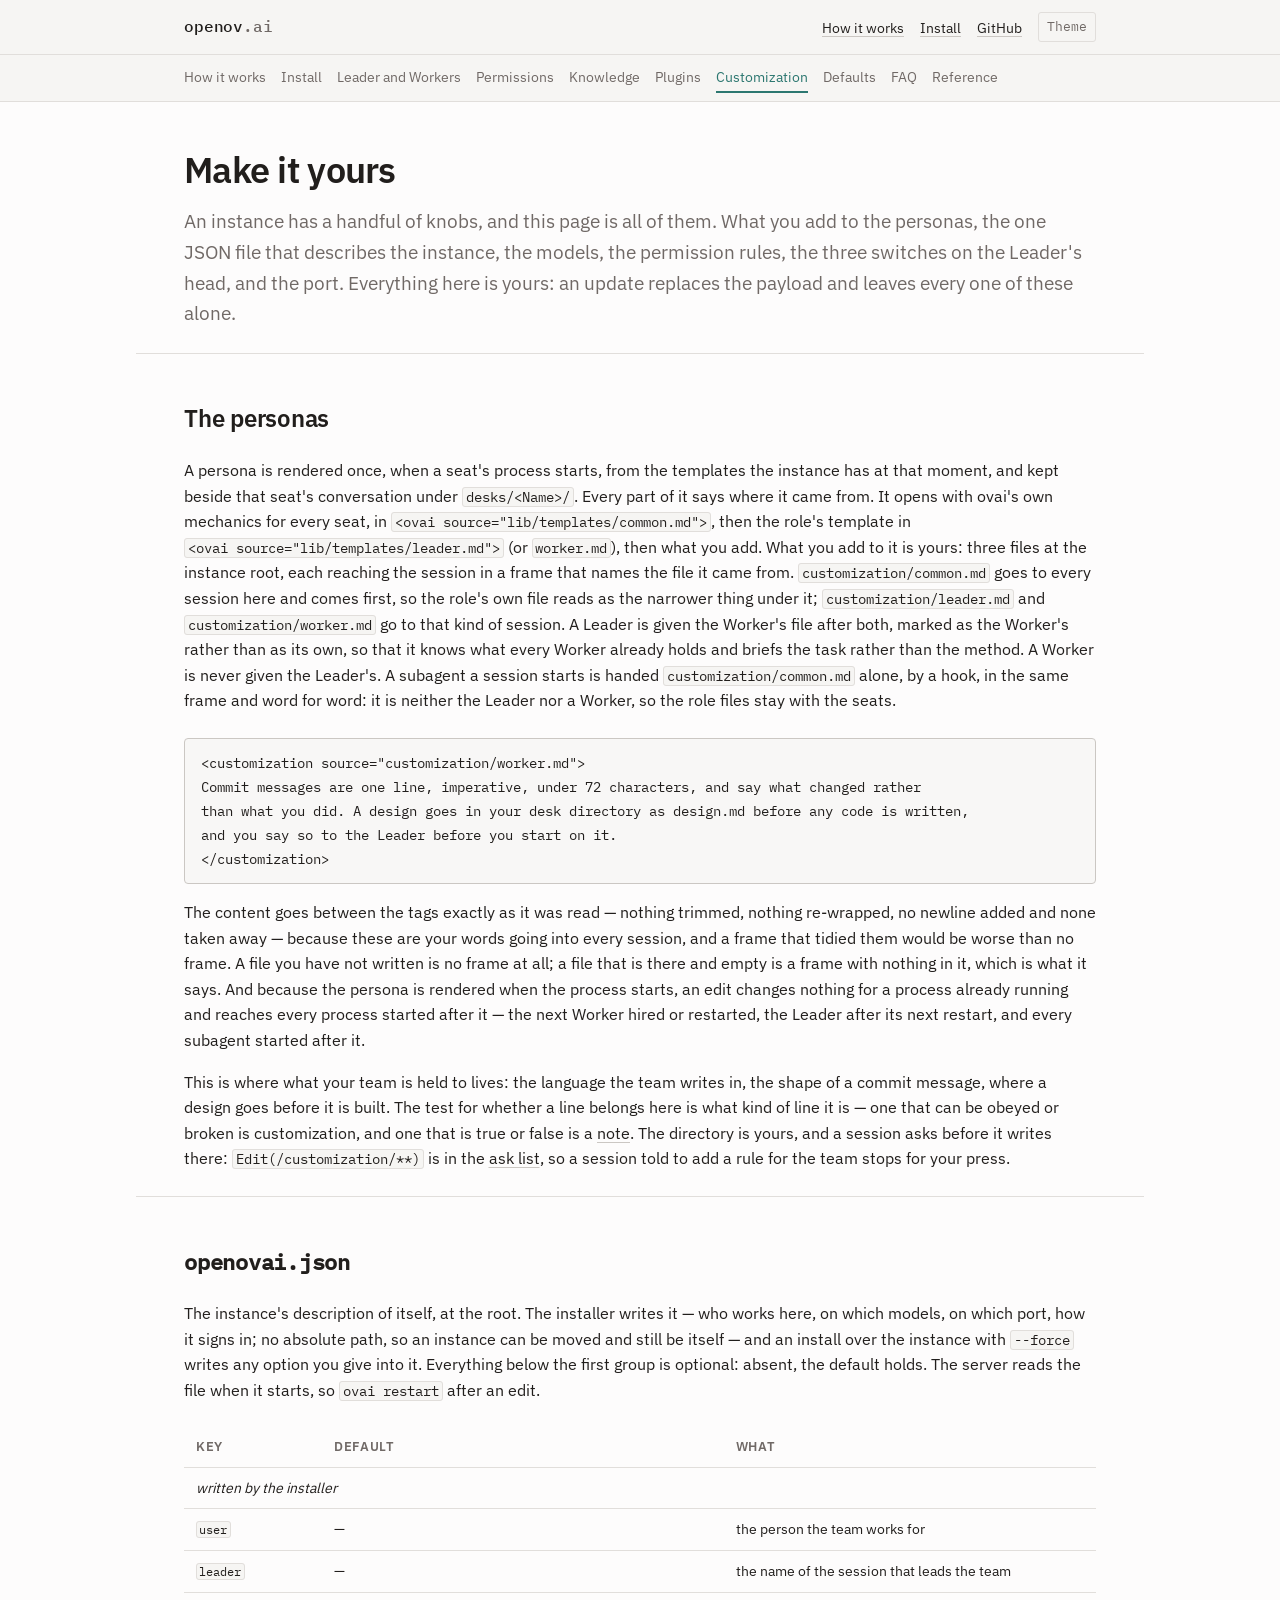
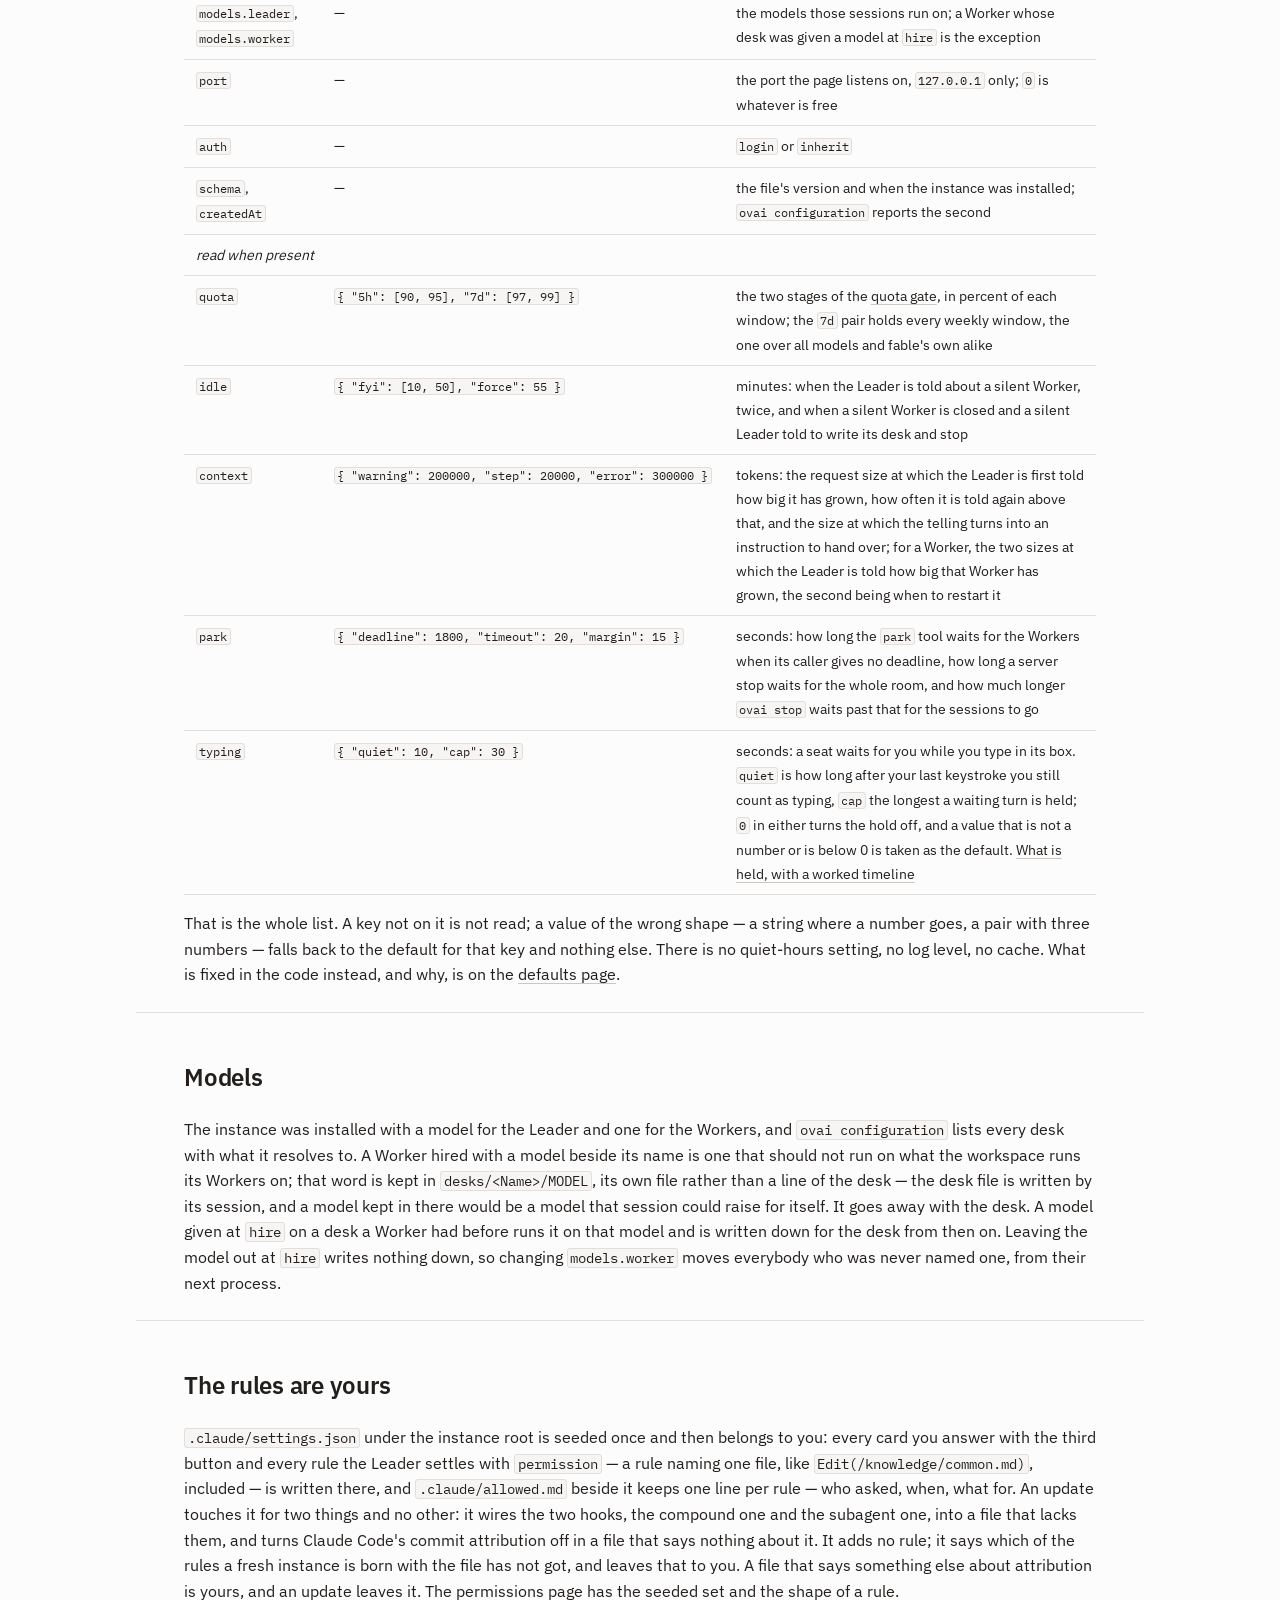
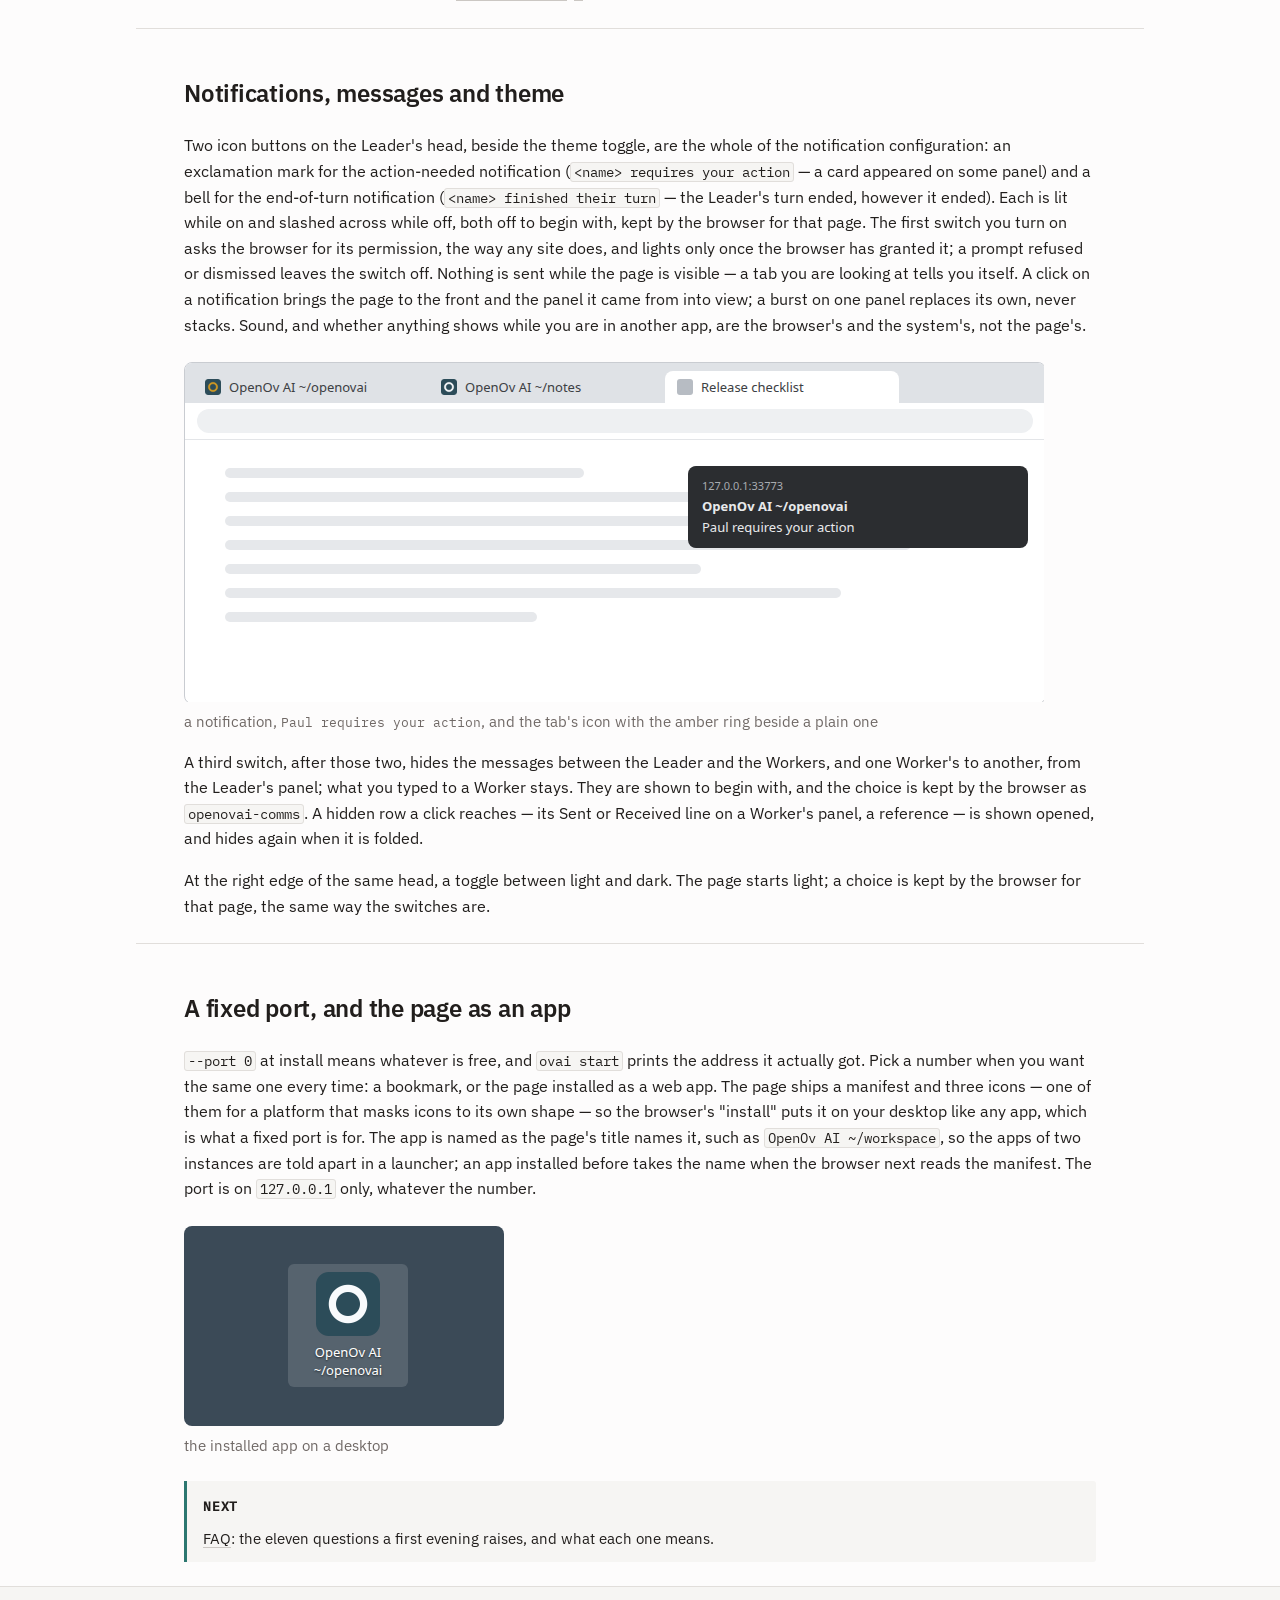
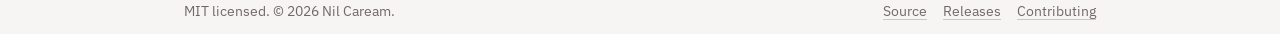
==== commit 4d541d3e: "docs: every page against 0.20.0" ====
--- a/customization/index.html
+++ b/customization/index.html
@@ -62,16 +62,20 @@
     <h2 id="personas">The personas</h2>
     <p>
       A persona is rendered once, when a seat's process starts, from the templates the instance has
-      at that moment, and kept beside that seat's conversation under <code>desks/&lt;Name&gt;/</code>.
+      at that moment, and kept beside that seat's conversation under
+      <code>desks/&lt;Name&gt;/</code>. Every part of it says where it came from. It opens with
+      ovai's own mechanics for every seat, in <code>&lt;ovai
+      source="lib/templates/common.md"&gt;</code>, then the role's template in <code>&lt;ovai
+      source="lib/templates/leader.md"&gt;</code> (or <code>worker.md</code>), then what you add.
       What you add to it is yours: three files at the instance root, each reaching the session in a
       frame that names the file it came from. <code>customization/common.md</code> goes to every
       session here and comes first, so the role's own file reads as the narrower thing under it;
       <code>customization/leader.md</code> and <code>customization/worker.md</code> go to that kind
-      of session. A Leader is given the Worker's file after both, marked as the Worker's rather
-      than as its own, so that it knows what every Worker already holds and briefs the task rather
-      than the method. A Worker is never given the Leader's. A subagent a session starts is handed
-      <code>customization/common.md</code> alone, by a hook, in the same frame and word for word:
-      it is neither the Leader nor a Worker, so the role files stay with the seats.
+      of session. A Leader is given the Worker's file after both, marked as the Worker's rather than
+      as its own, so that it knows what every Worker already holds and briefs the task rather than
+      the method. A Worker is never given the Leader's. A subagent a session starts is handed
+      <code>customization/common.md</code> alone, by a hook, in the same frame and word for word: it
+      is neither the Leader nor a Worker, so the role files stay with the seats.
     </p>
     <figure class="term">
 <pre>&lt;customization source="customization/worker.md"&gt;
@@ -127,7 +131,6 @@
           <tr><td><code>idle</code></td><td><code>{ "fyi": [10, 50], "force": 55 }</code></td><td>minutes: when the Leader is told about a silent Worker, twice, and when a silent Worker is closed and a silent Leader told to write its desk and stop</td></tr>
           <tr><td><code>context</code></td><td><code>{ "warning": 200000, "step": 20000, "error": 300000 }</code></td><td>tokens: the request size at which the Leader is first told how big it has grown, how often it is told again above that, and the size at which the telling turns into an instruction to hand over; for a Worker, the two sizes at which the Leader is told how big that Worker has grown, the second being when to restart it</td></tr>
           <tr><td><code>park</code></td><td><code>{ "deadline": 1800, "timeout": 20, "margin": 15 }</code></td><td>seconds: how long the <code>park</code> tool waits for the Workers when its caller gives no deadline, how long a server stop waits for the whole room, and how much longer <code>ovai stop</code> waits past that for the sessions to go</td></tr>
-          <tr><td><code>permission</code></td><td><code>{ "wait": 10 }</code></td><td>minutes a Worker may wait on a card before the Leader is told once that somebody is waiting on your panel</td></tr>
           <tr><td><code>typing</code></td><td><code>{ "quiet": 10, "cap": 30 }</code></td><td>seconds: a seat waits for you while you type in its box. <code>quiet</code> is how long after your last keystroke you still count as typing, <code>cap</code> the longest a waiting turn is held; <code>0</code> in either turns the hold off, and a value that is not a number or is below 0 is taken as the default. <a href="/reference/#typing">What is held, with a worked timeline</a></td></tr>
         </tbody>
       </table>
@@ -209,12 +212,15 @@
   <section class="wrap prose">
     <h2 id="port">A fixed port, and the page as an app</h2>
     <p>
-      <code>--port 0</code> at install means whatever is free, and <code>ovai start</code> prints the
-      address it actually got. Pick a number when you want the same one every time: a bookmark, or
-      the page installed as a web app. The page ships a manifest and three icons &mdash; one of them
-      for a platform that masks icons to its own shape &mdash; so the browser's "install" puts it
-      on your desktop like any app, which is what a fixed port is for. The port is on
-      <code>127.0.0.1</code> only, whatever the number.
+      <code>--port 0</code> at install means whatever is free, and <code>ovai start</code> prints
+      the address it actually got. Pick a number when you want the same one every time: a bookmark,
+      or the page installed as a web app. The page ships a manifest and three icons &mdash; one of
+      them for a platform that masks icons to its own shape &mdash; so the browser's "install" puts
+      it on your desktop like any app, which is what a fixed port is for. The app is named as the
+      page's title names it, such as <code>OpenOv AI ~/workspace</code>, so the apps of two
+      instances are told apart in a launcher; an app installed before takes the name when the
+      browser next reads the manifest. The port is on <code>127.0.0.1</code> only, whatever the
+      number.
     </p>
     <figure class="shot">
       <a href="/media/media-19.png"><img src="/media/media-19.png" width="320" height="200" alt=""></a>
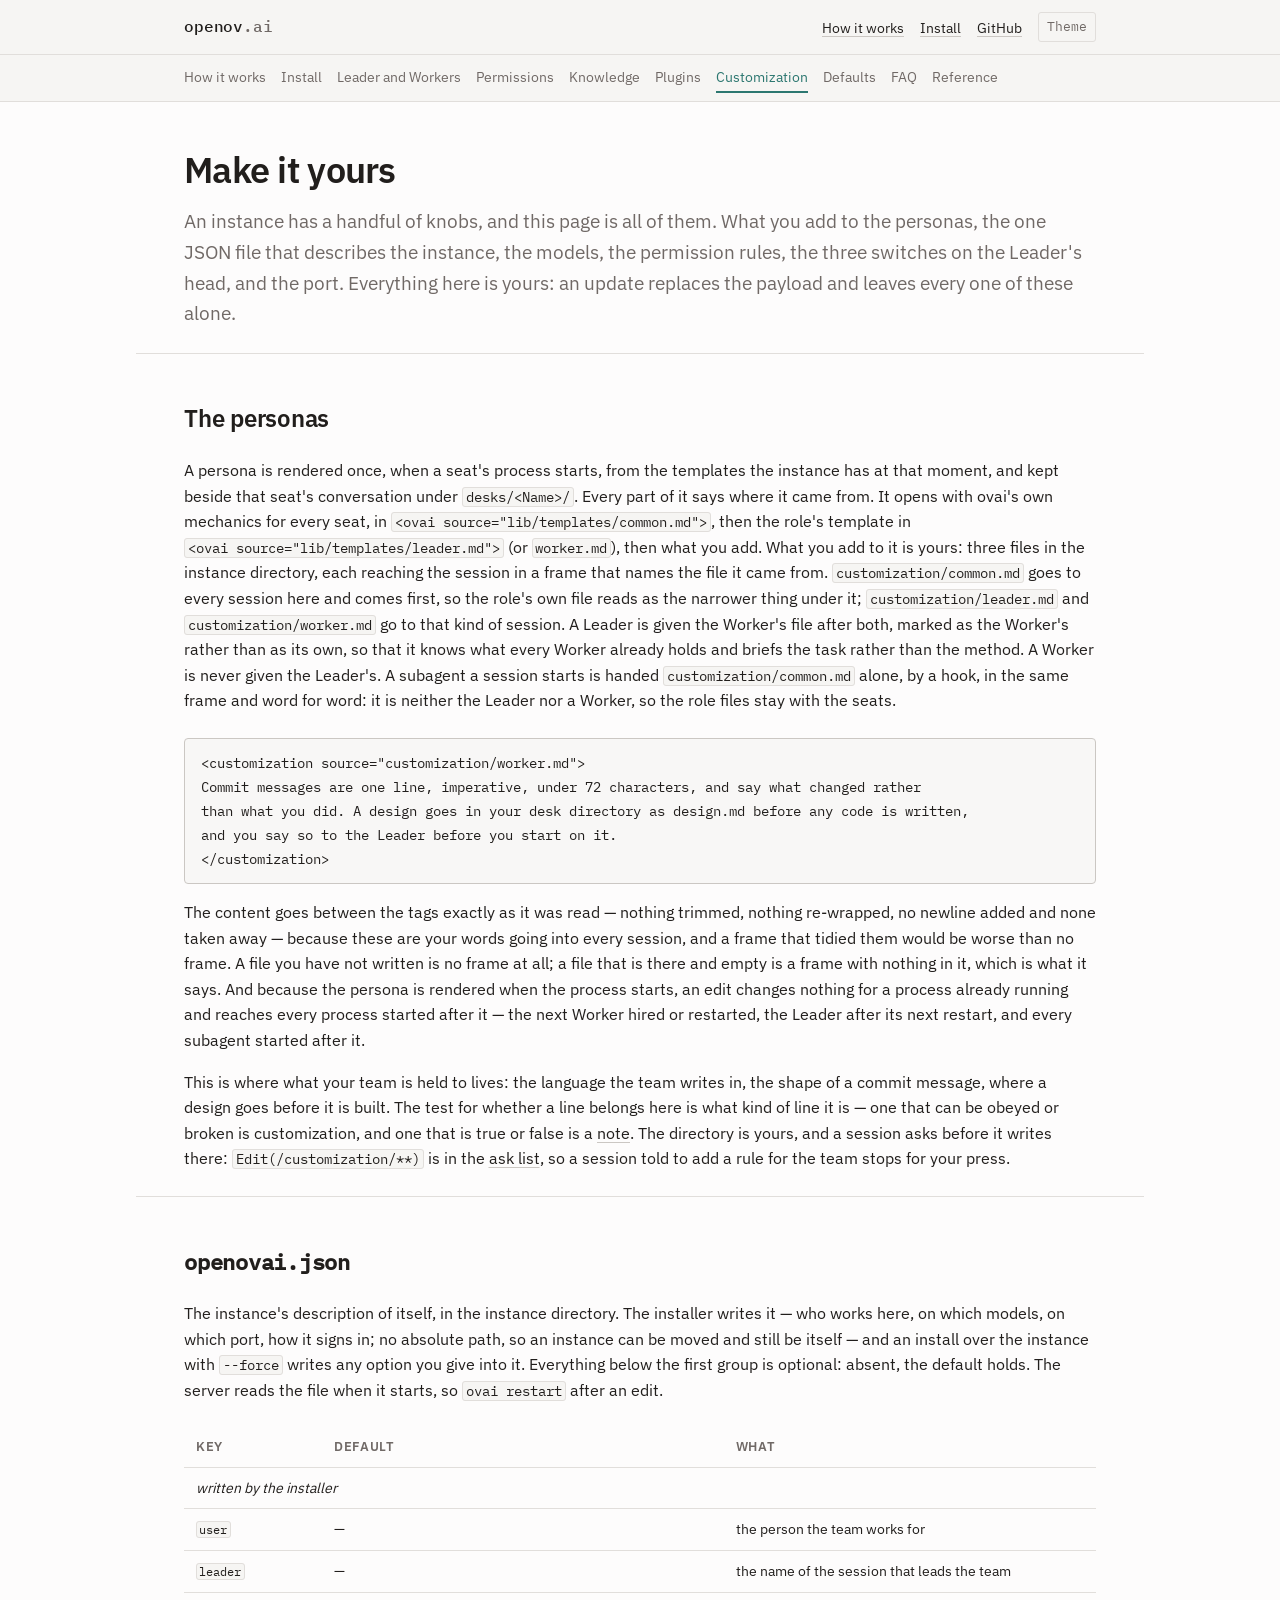
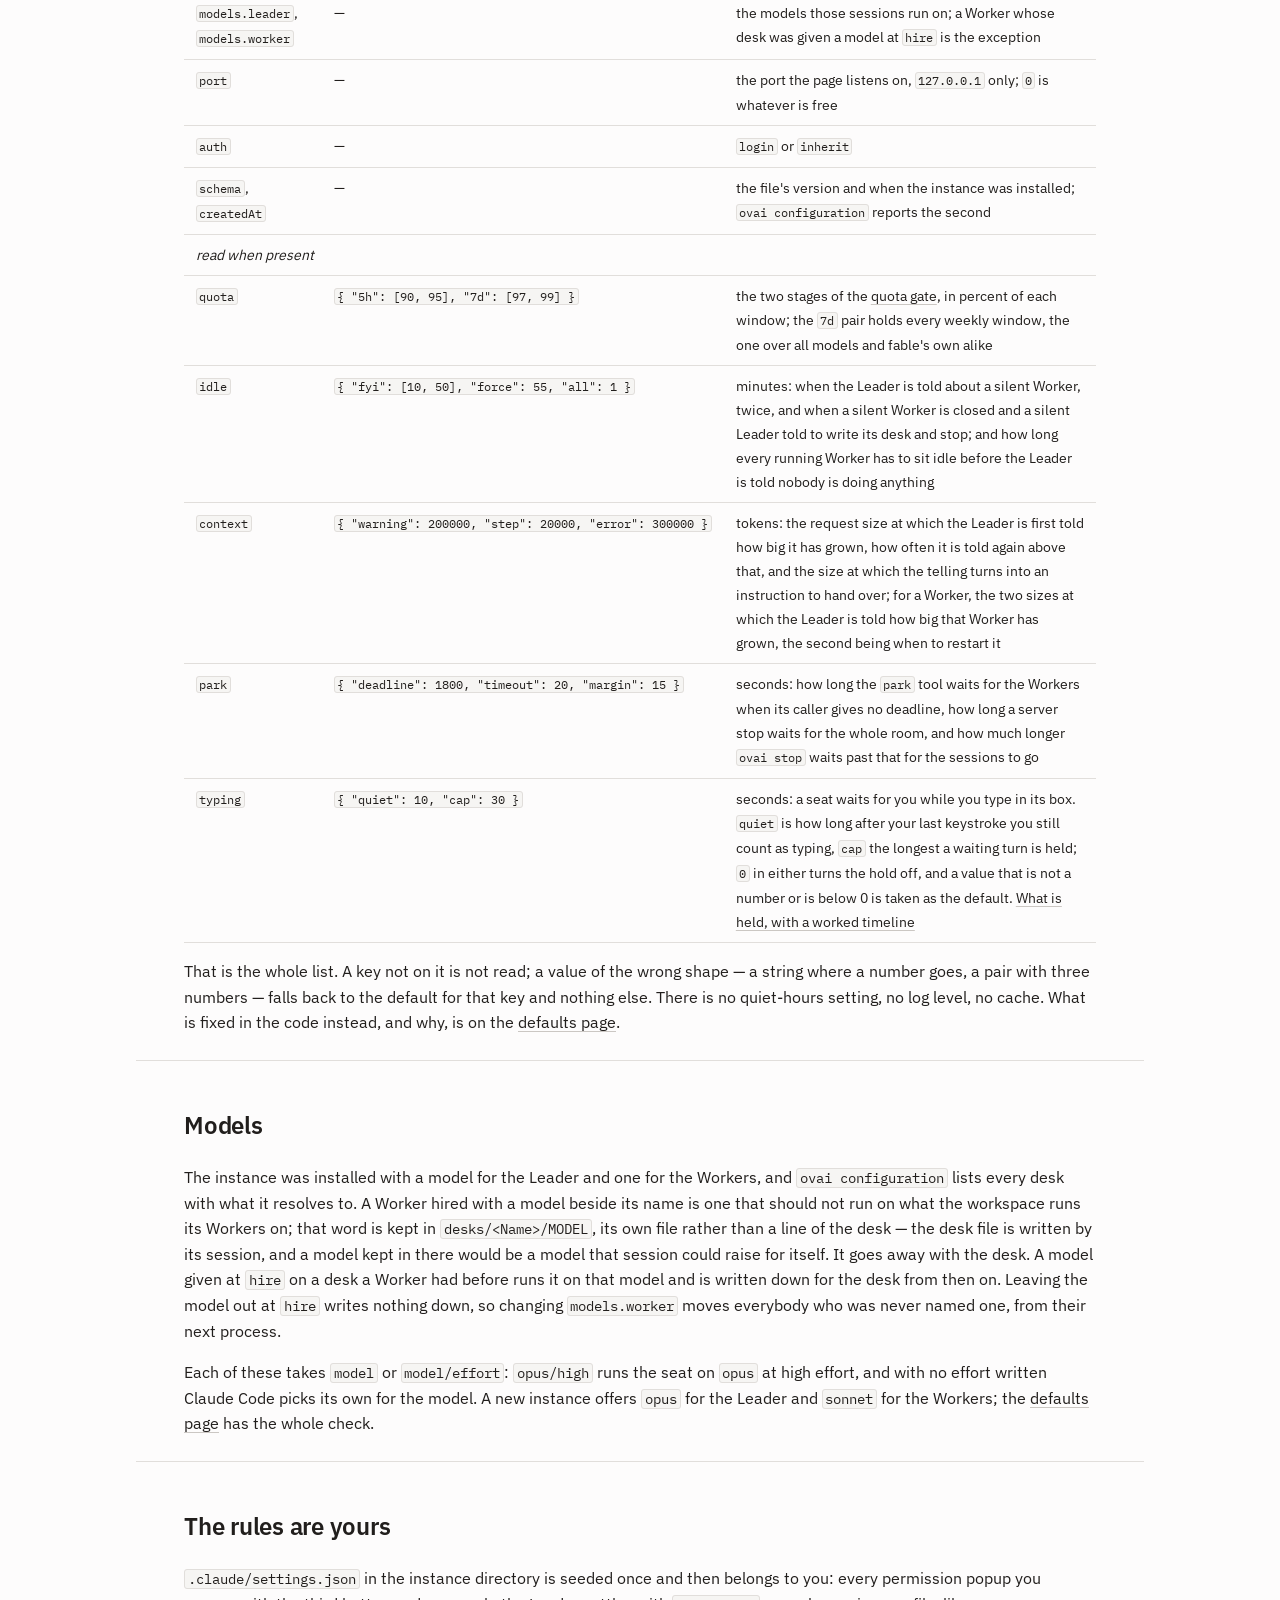
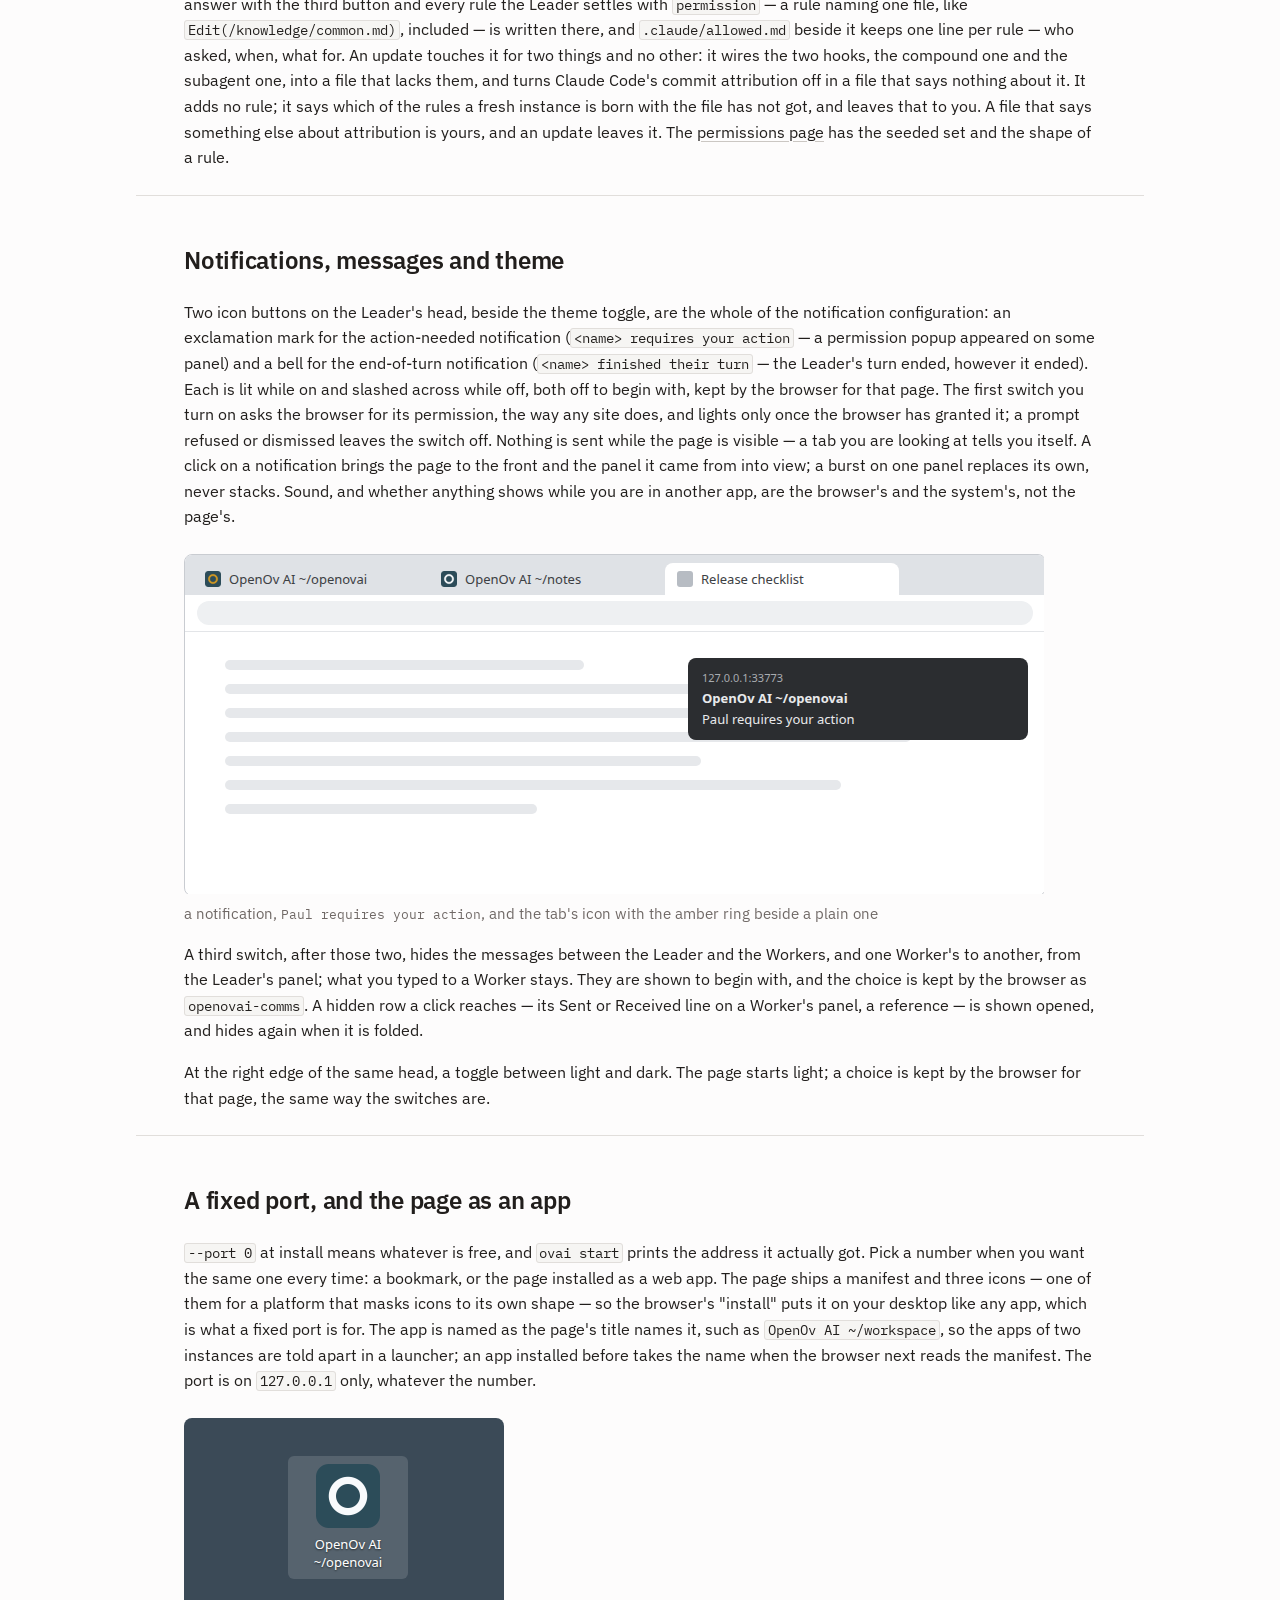
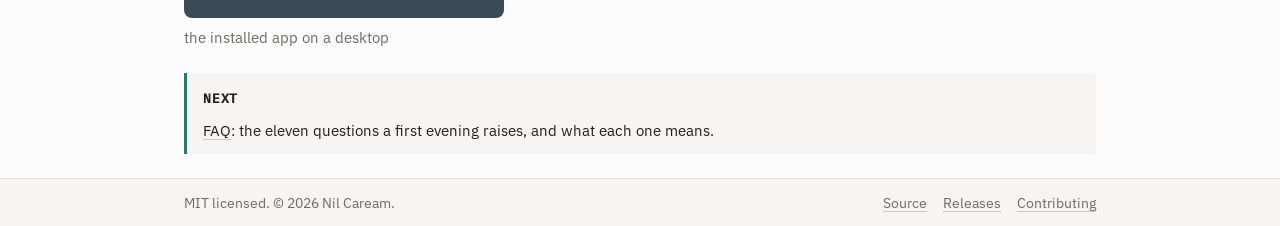
==== commit 261d33b2: "docs: every page against 0.21.0" ====
--- a/customization/index.html
+++ b/customization/index.html
@@ -67,7 +67,7 @@
       ovai's own mechanics for every seat, in <code>&lt;ovai
       source="lib/templates/common.md"&gt;</code>, then the role's template in <code>&lt;ovai
       source="lib/templates/leader.md"&gt;</code> (or <code>worker.md</code>), then what you add.
-      What you add to it is yours: three files at the instance root, each reaching the session in a
+      What you add to it is yours: three files in the instance directory, each reaching the session in a
       frame that names the file it came from. <code>customization/common.md</code> goes to every
       session here and comes first, so the role's own file reads as the narrower thing under it;
       <code>customization/leader.md</code> and <code>customization/worker.md</code> go to that kind
@@ -108,7 +108,7 @@
   <section class="wrap prose">
     <h2 id="json"><code>openovai.json</code></h2>
     <p>
-      The instance's description of itself, at the root. The installer writes it &mdash; who works
+      The instance's description of itself, in the instance directory. The installer writes it &mdash; who works
       here, on which models, on which port, how it signs in; no absolute path, so an instance can
       be moved and still be itself &mdash; and an install over the instance with <code>--force</code>
       writes any option you give into it. Everything below the first group is optional: absent, the
@@ -128,7 +128,7 @@
           <tr><td><code>schema</code>, <code>createdAt</code></td><td>&mdash;</td><td>the file's version and when the instance was installed; <code>ovai configuration</code> reports the second</td></tr>
           <tr><td colspan="3"><em>read when present</em></td></tr>
           <tr><td><code>quota</code></td><td><code>{ "5h": [90, 95], "7d": [97, 99] }</code></td><td>the two stages of the <a href="/how-it-works/#quota">quota gate</a>, in percent of each window; the <code>7d</code> pair holds every weekly window, the one over all models and fable's own alike</td></tr>
-          <tr><td><code>idle</code></td><td><code>{ "fyi": [10, 50], "force": 55 }</code></td><td>minutes: when the Leader is told about a silent Worker, twice, and when a silent Worker is closed and a silent Leader told to write its desk and stop</td></tr>
+          <tr><td><code>idle</code></td><td><code>{ "fyi": [10, 50], "force": 55, "all": 1 }</code></td><td>minutes: when the Leader is told about a silent Worker, twice, and when a silent Worker is closed and a silent Leader told to write its desk and stop; and how long every running Worker has to sit idle before the Leader is told nobody is doing anything</td></tr>
           <tr><td><code>context</code></td><td><code>{ "warning": 200000, "step": 20000, "error": 300000 }</code></td><td>tokens: the request size at which the Leader is first told how big it has grown, how often it is told again above that, and the size at which the telling turns into an instruction to hand over; for a Worker, the two sizes at which the Leader is told how big that Worker has grown, the second being when to restart it</td></tr>
           <tr><td><code>park</code></td><td><code>{ "deadline": 1800, "timeout": 20, "margin": 15 }</code></td><td>seconds: how long the <code>park</code> tool waits for the Workers when its caller gives no deadline, how long a server stop waits for the whole room, and how much longer <code>ovai stop</code> waits past that for the sessions to go</td></tr>
           <tr><td><code>typing</code></td><td><code>{ "quiet": 10, "cap": 30 }</code></td><td>seconds: a seat waits for you while you type in its box. <code>quiet</code> is how long after your last keystroke you still count as typing, <code>cap</code> the longest a waiting turn is held; <code>0</code> in either turns the hold off, and a value that is not a number or is below 0 is taken as the default. <a href="/reference/#typing">What is held, with a worked timeline</a></td></tr>
@@ -157,13 +157,20 @@
       nothing down, so changing <code>models.worker</code> moves everybody who was never named one,
       from their next process.
     </p>
+    <p>
+      Each of these takes <code>model</code> or <code>model/effort</code>: <code>opus/high</code>
+      runs the seat on <code>opus</code> at high effort, and with no effort written Claude Code picks
+      its own for the model. A new instance offers <code>opus</code> for the Leader and
+      <code>sonnet</code> for the Workers; the <a href="/defaults/#models">defaults page</a> has the
+      whole check.
+    </p>
   </section>
 
   <section class="wrap prose">
     <h2 id="rules">The rules are yours</h2>
     <p>
-      <code>.claude/settings.json</code> under the instance root is seeded once and then belongs to
-      you: every card you answer with the third button and every rule the Leader settles with
+      <code>.claude/settings.json</code> in the instance directory is seeded once and then belongs to
+      you: every permission popup you answer with the third button and every rule the Leader settles with
       <code>permission</code> &mdash; a rule naming one file, like
       <code>Edit(/knowledge/common.md)</code>, included &mdash; is written there, and
       <code>.claude/allowed.md</code> beside it keeps one line per rule &mdash; who asked, when, what
@@ -181,7 +188,7 @@
     <p>
       Two icon buttons on the Leader's head, beside the theme toggle, are the whole of the
       notification configuration: an exclamation mark for the action-needed notification
-      (<code>&lt;name&gt; requires your action</code> &mdash; a card appeared on some panel) and a
+      (<code>&lt;name&gt; requires your action</code> &mdash; a permission popup appeared on some panel) and a
       bell for the end-of-turn notification (<code>&lt;name&gt; finished their turn</code> &mdash;
       the Leader's turn ended, however it ended). Each is lit while on and slashed across while off,
       both off to begin with, kept by the browser for that page. The first switch you turn on asks
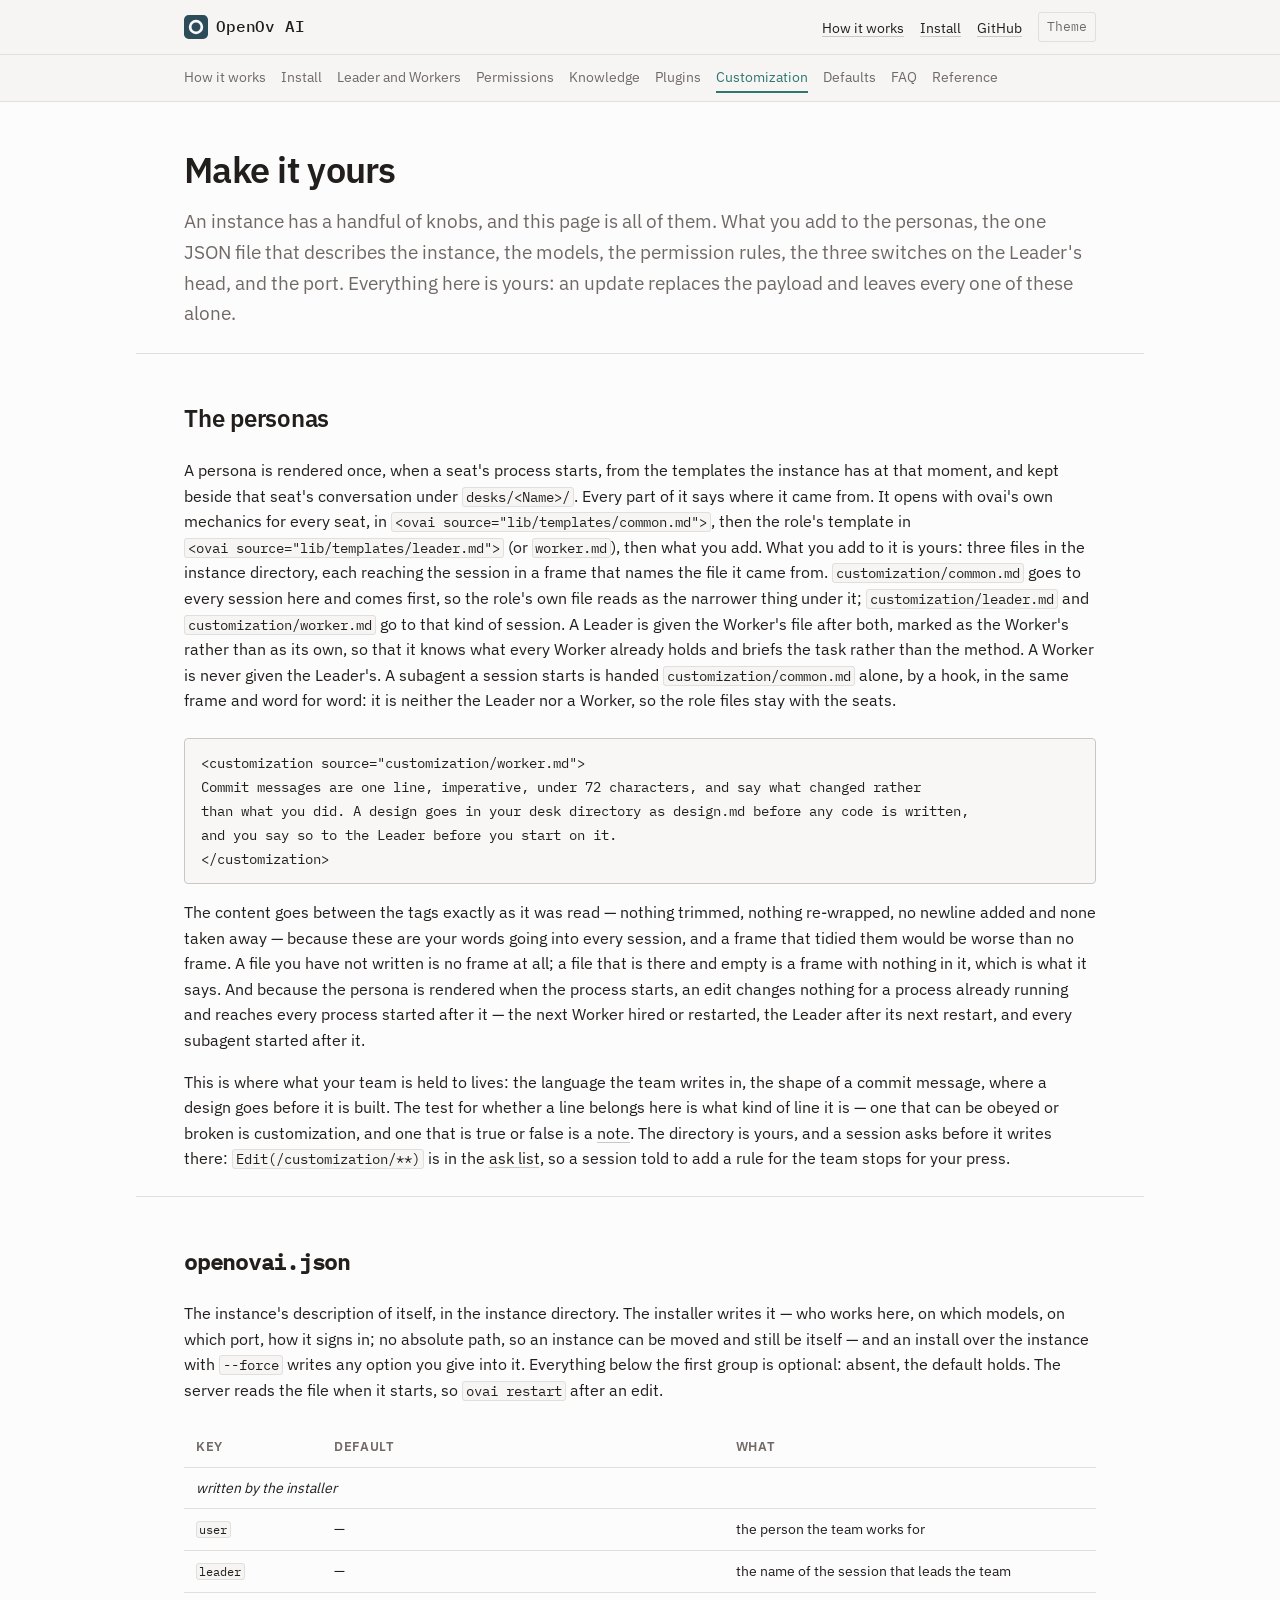
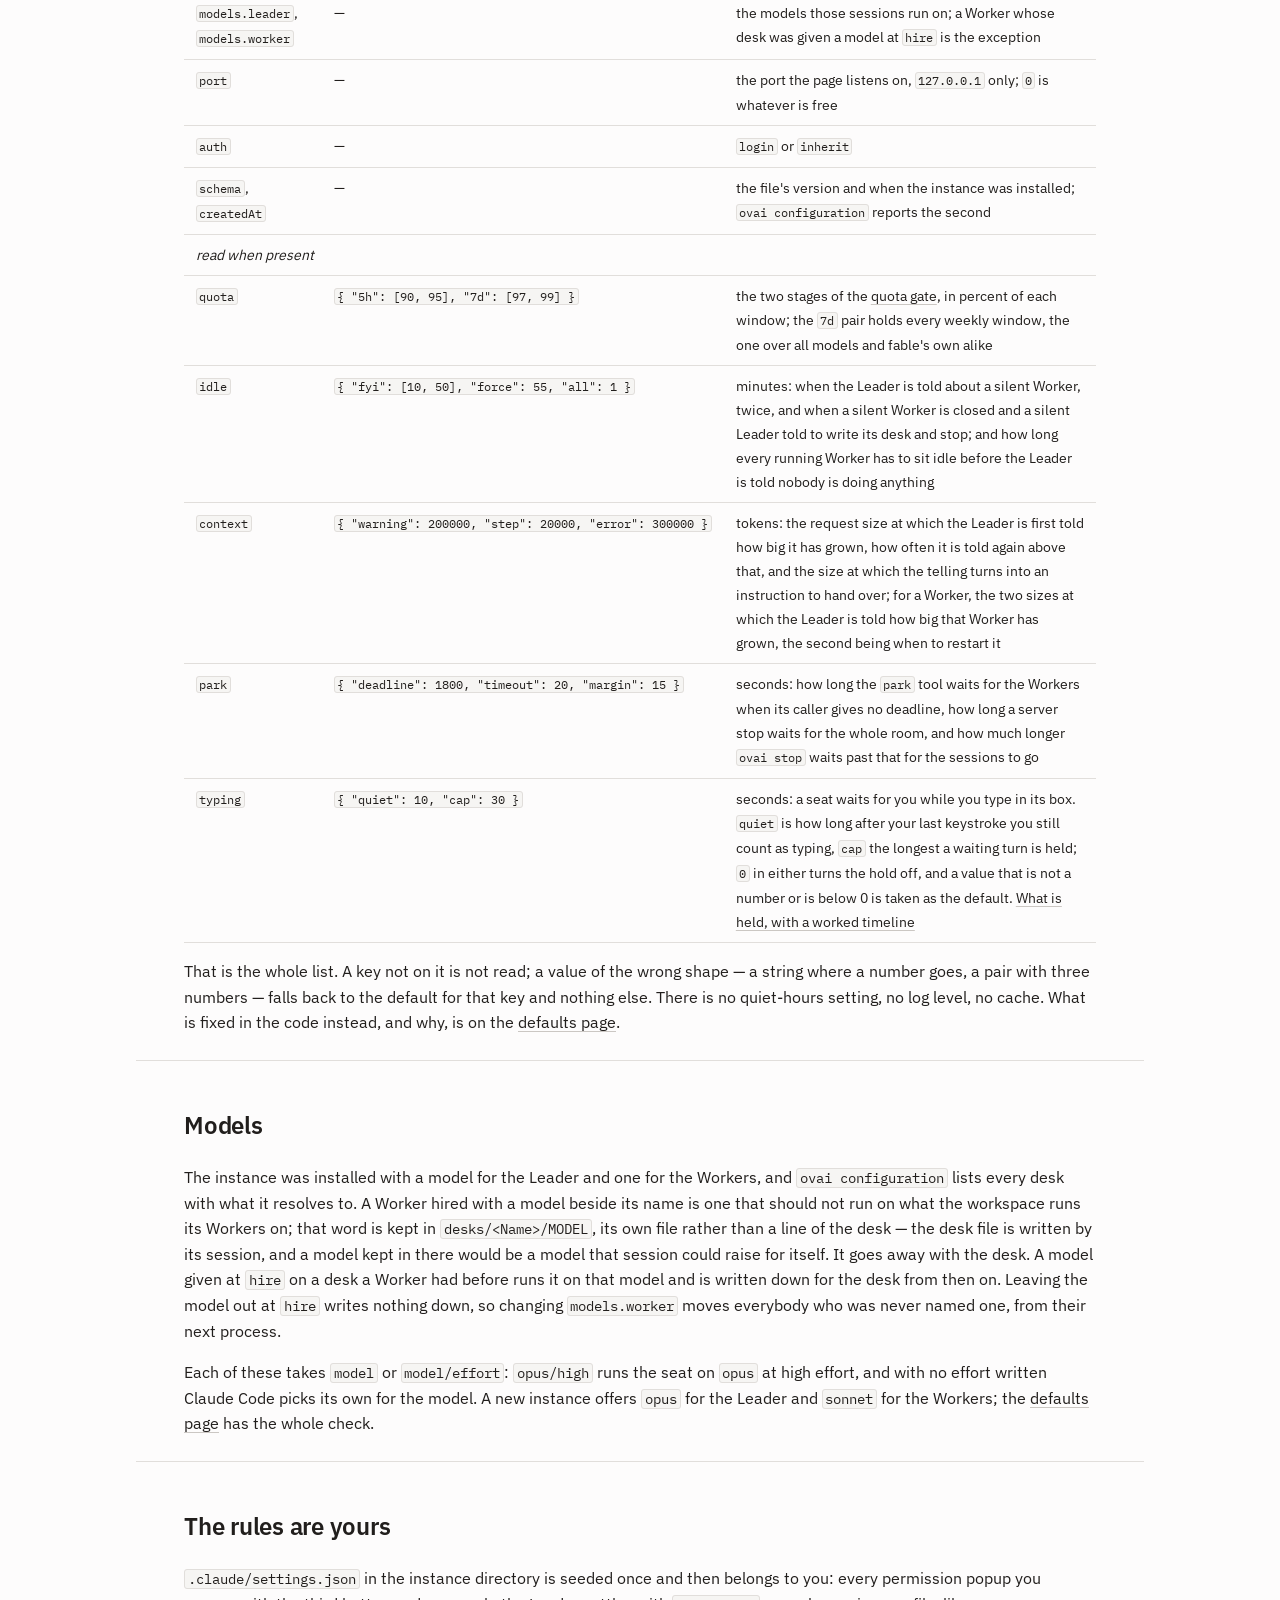
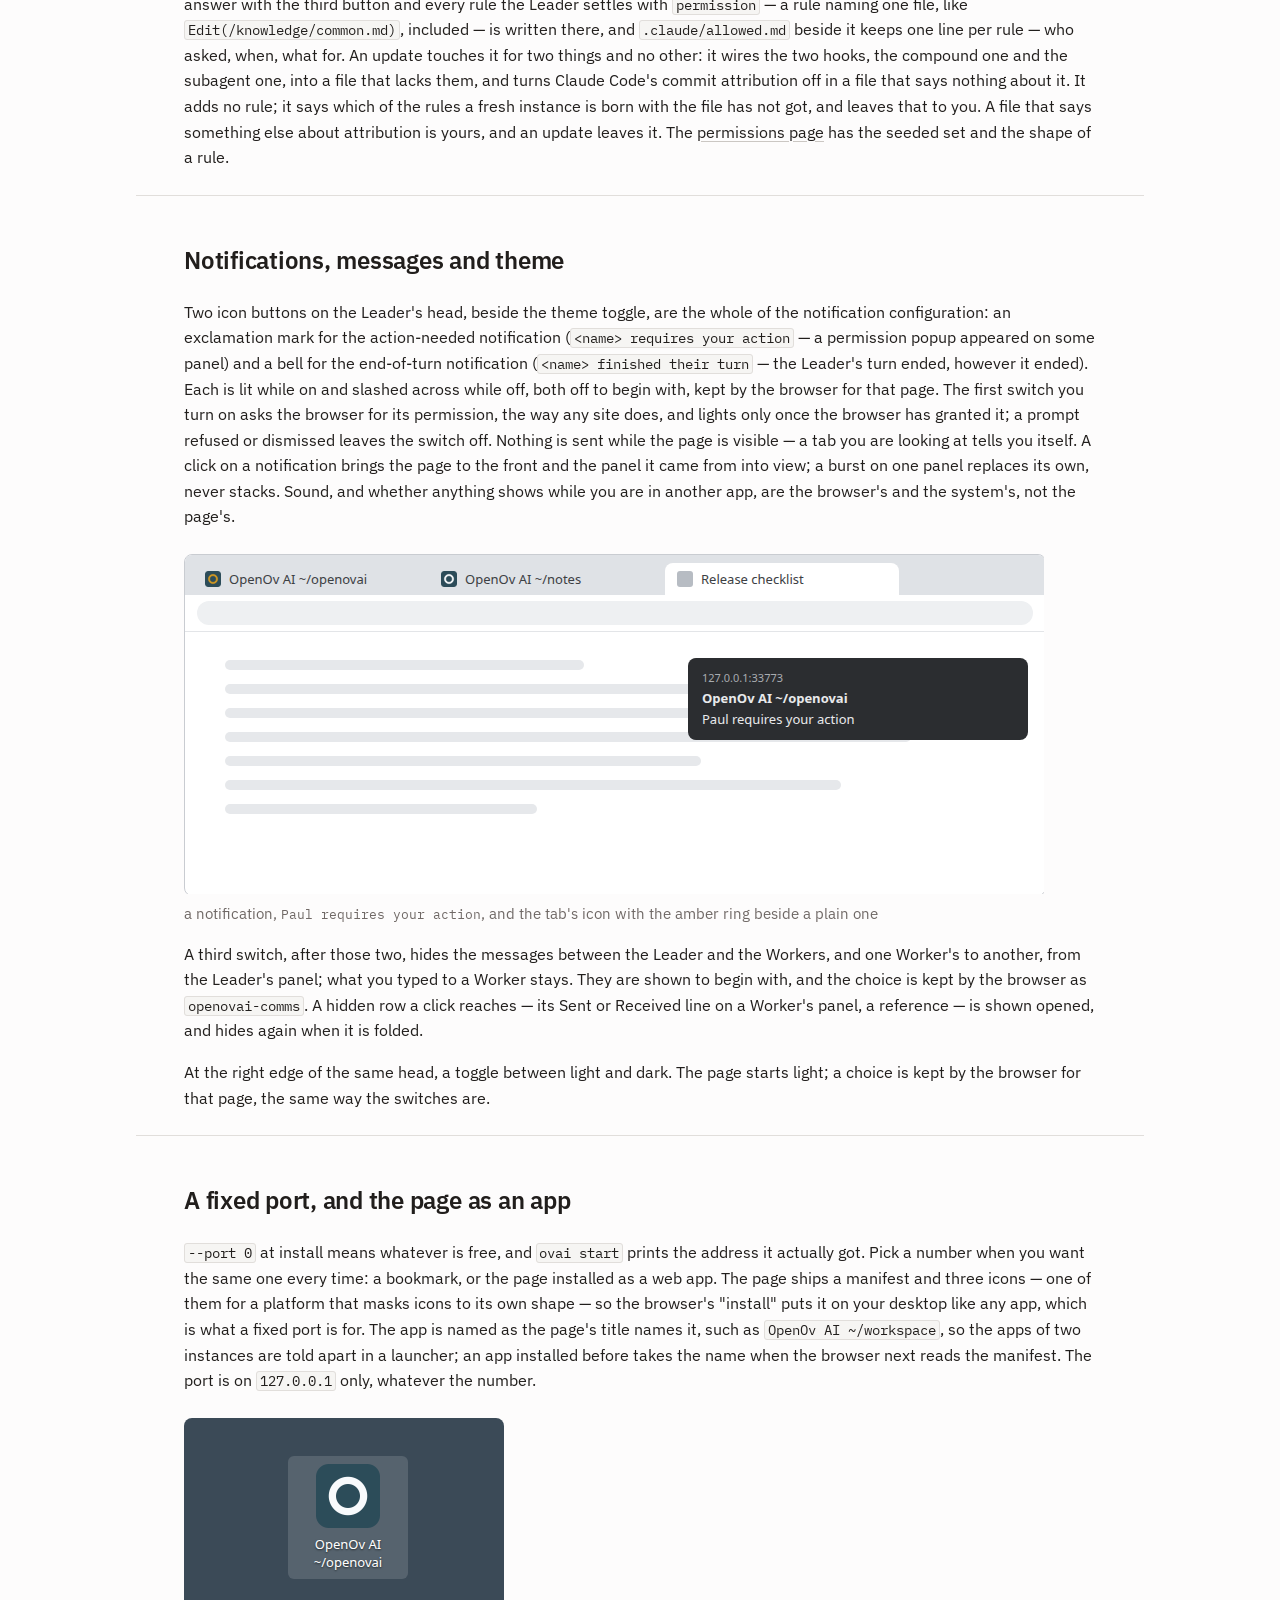
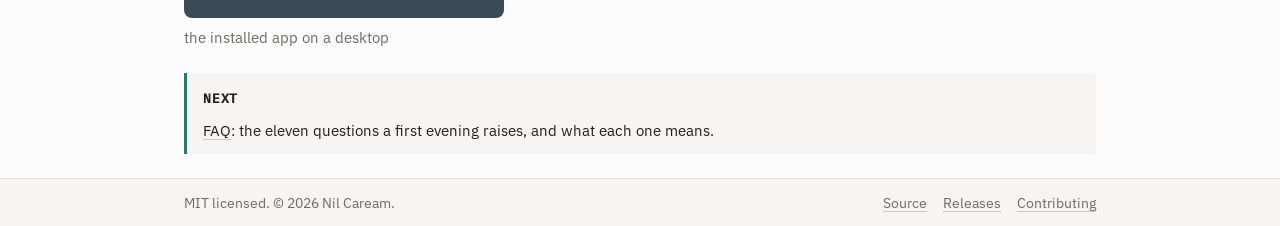
==== commit 761af5db: "the site names itself: OpenOv AI with its icon in the top corner, and on the home page" ====
--- a/customization/index.html
+++ b/customization/index.html
@@ -22,7 +22,7 @@
 
 <header class="bar">
   <div class="wrap bar-in">
-    <a class="mark" href="/">openov<span class="mark-dim">.ai</span></a>
+    <a class="mark" href="/"><img src="/favicon.svg" alt="" width="24" height="24">OpenOv AI</a>
     <nav>
       <a href="/how-it-works/">How it works</a>
       <a href="/install/">Install</a>
--- a/style.css
+++ b/style.css
@@ -279,13 +279,16 @@
 .bar-in nav { display: flex; align-items: center; gap: 1rem; }
 
 .mark {
+  display: inline-flex;
+  align-items: center;
+  gap: 0.5rem;
   font-family: var(--mono);
   font-weight: 500;
   font-size: 1rem;
   letter-spacing: -0.01em;
   text-decoration: none;
 }
-.mark-dim { color: var(--text-soft); }
+.mark img { display: block; width: 1.5rem; height: 1.5rem; flex: 0 0 auto; }
 
 .bar-foot { color: var(--text-soft); font-size: 0.85rem; }
 
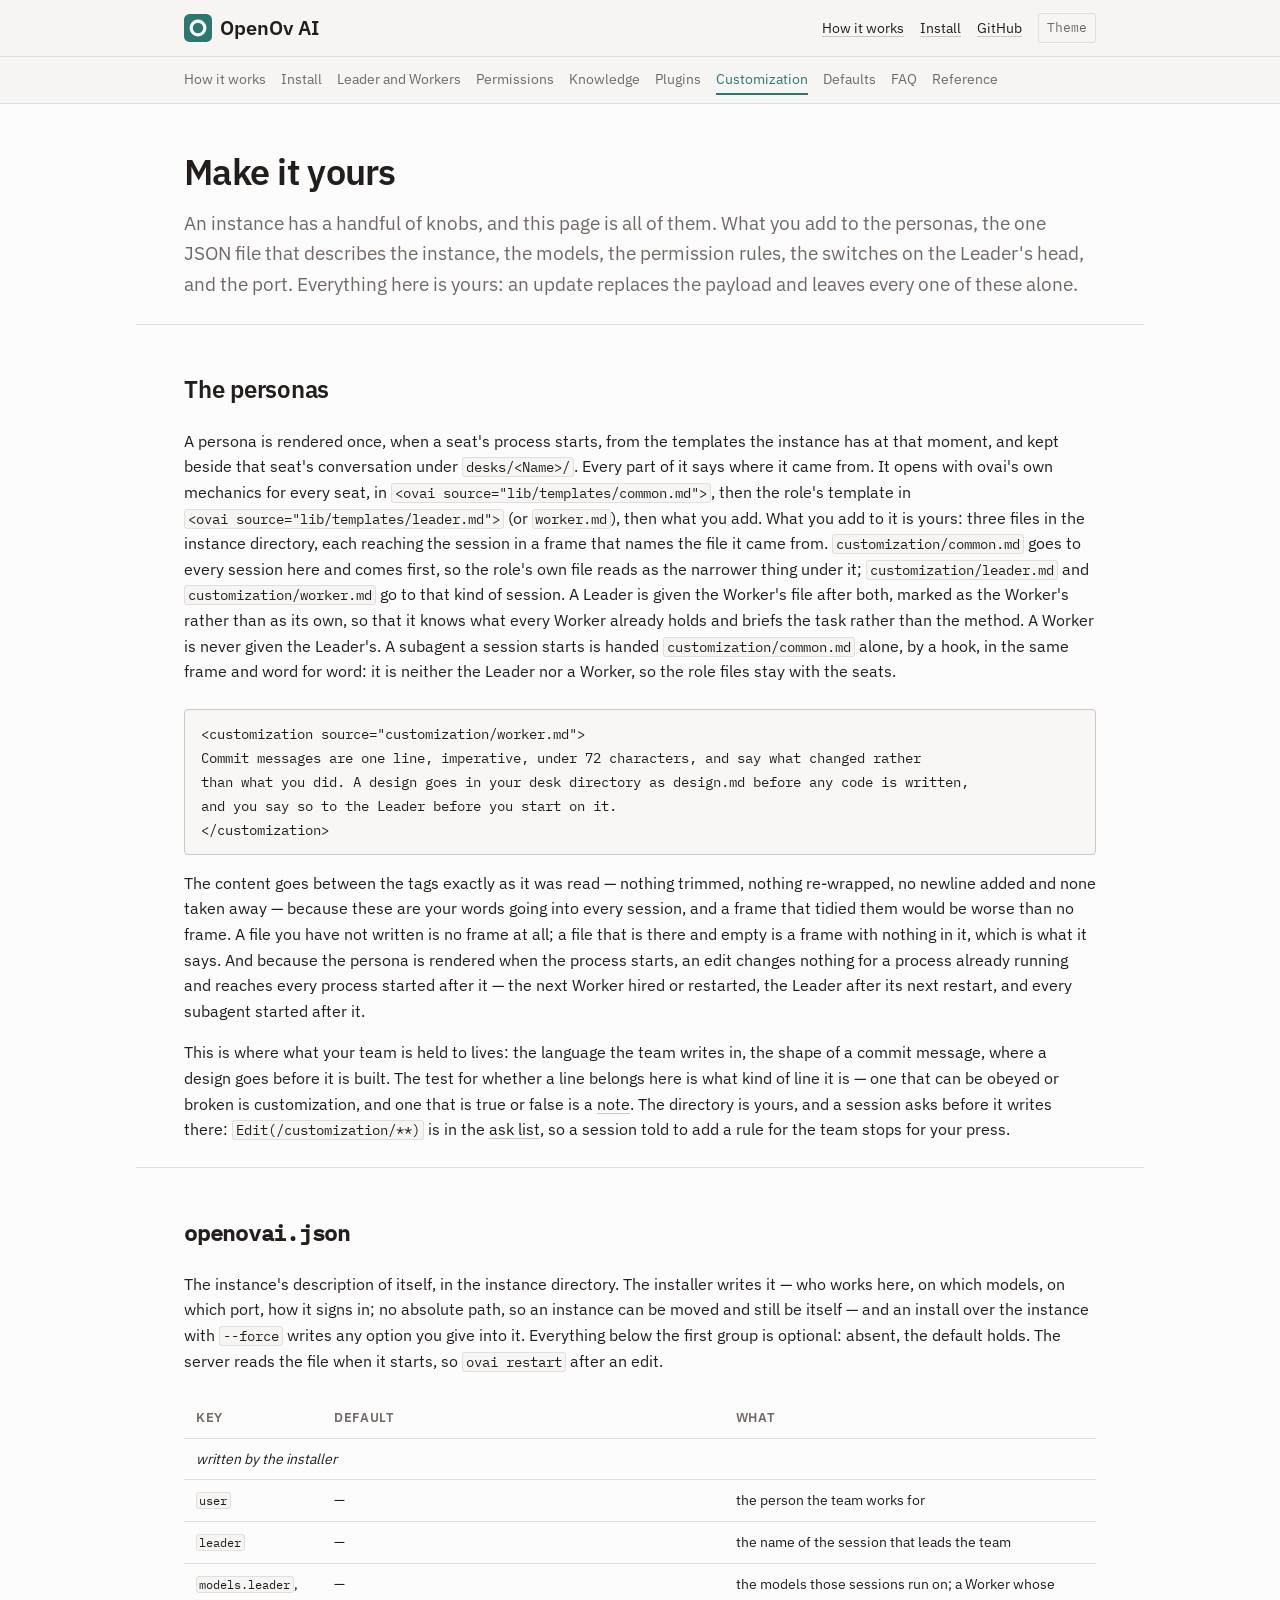
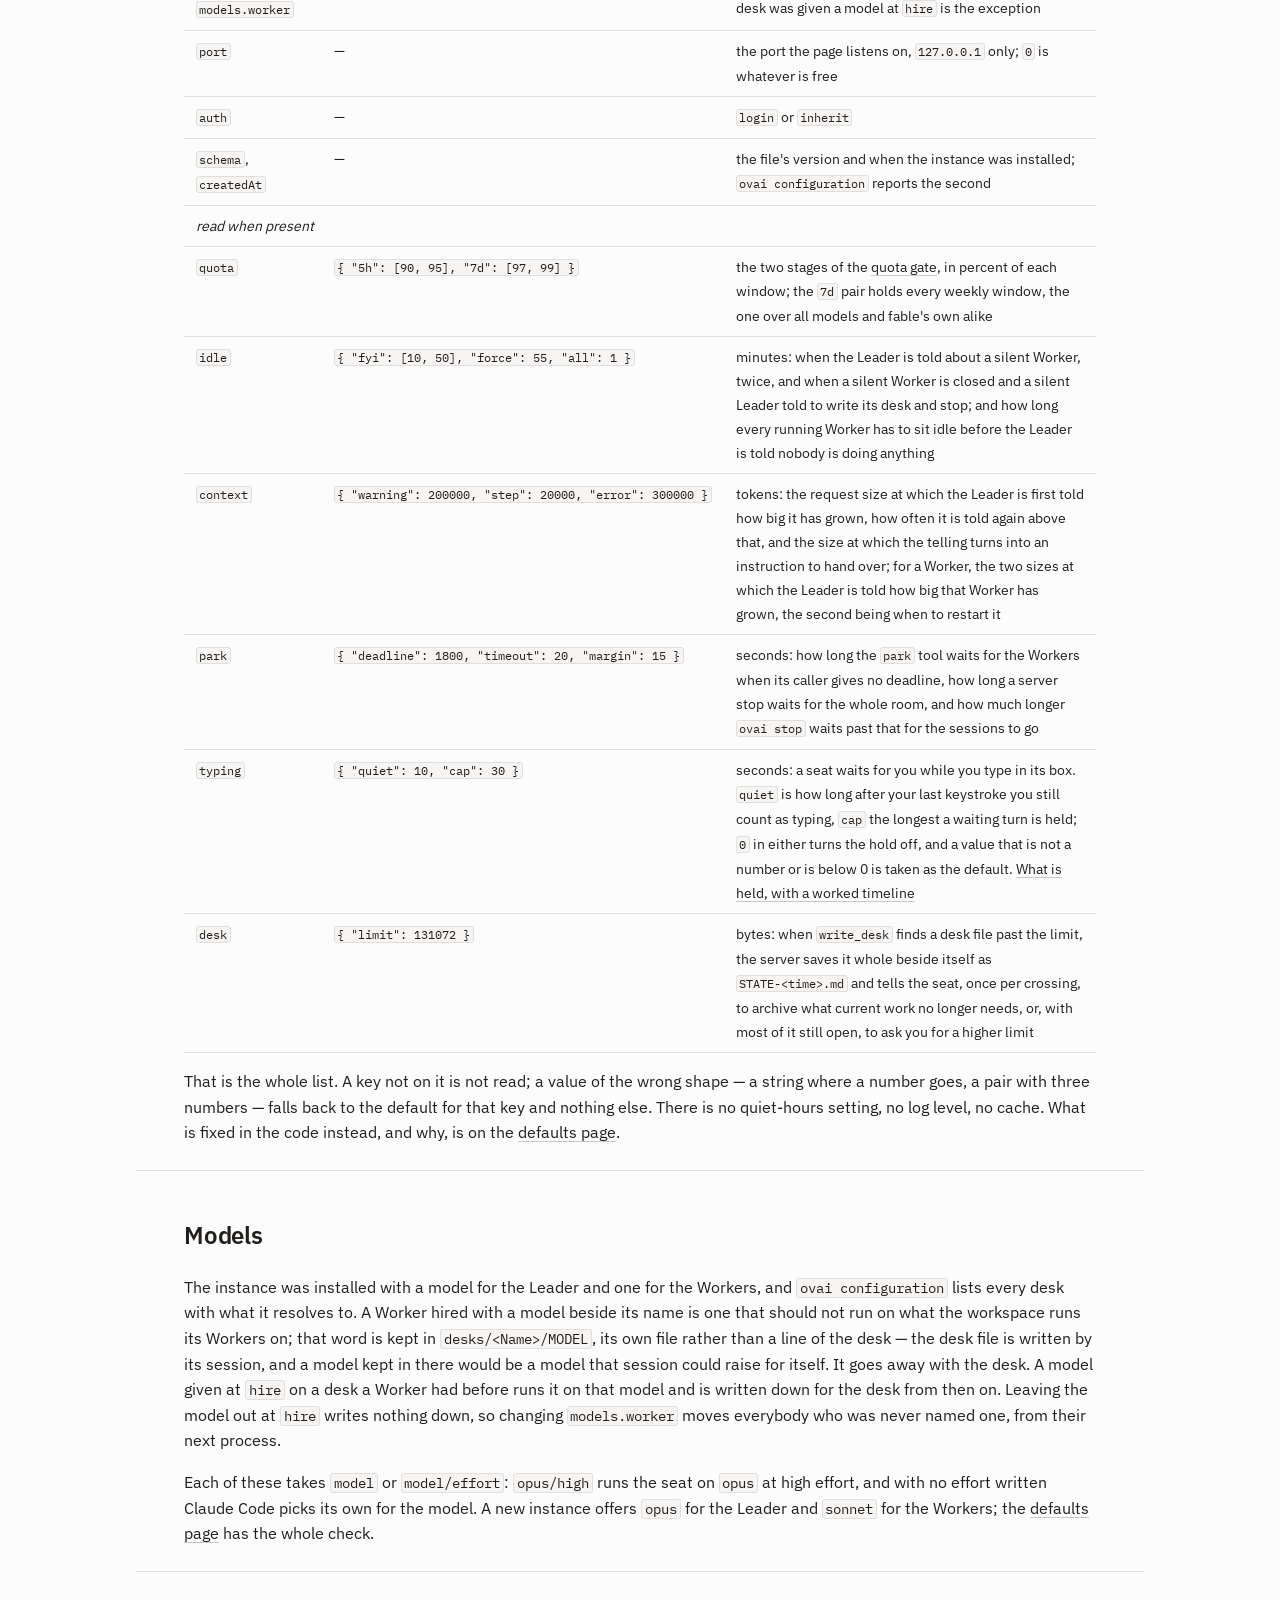
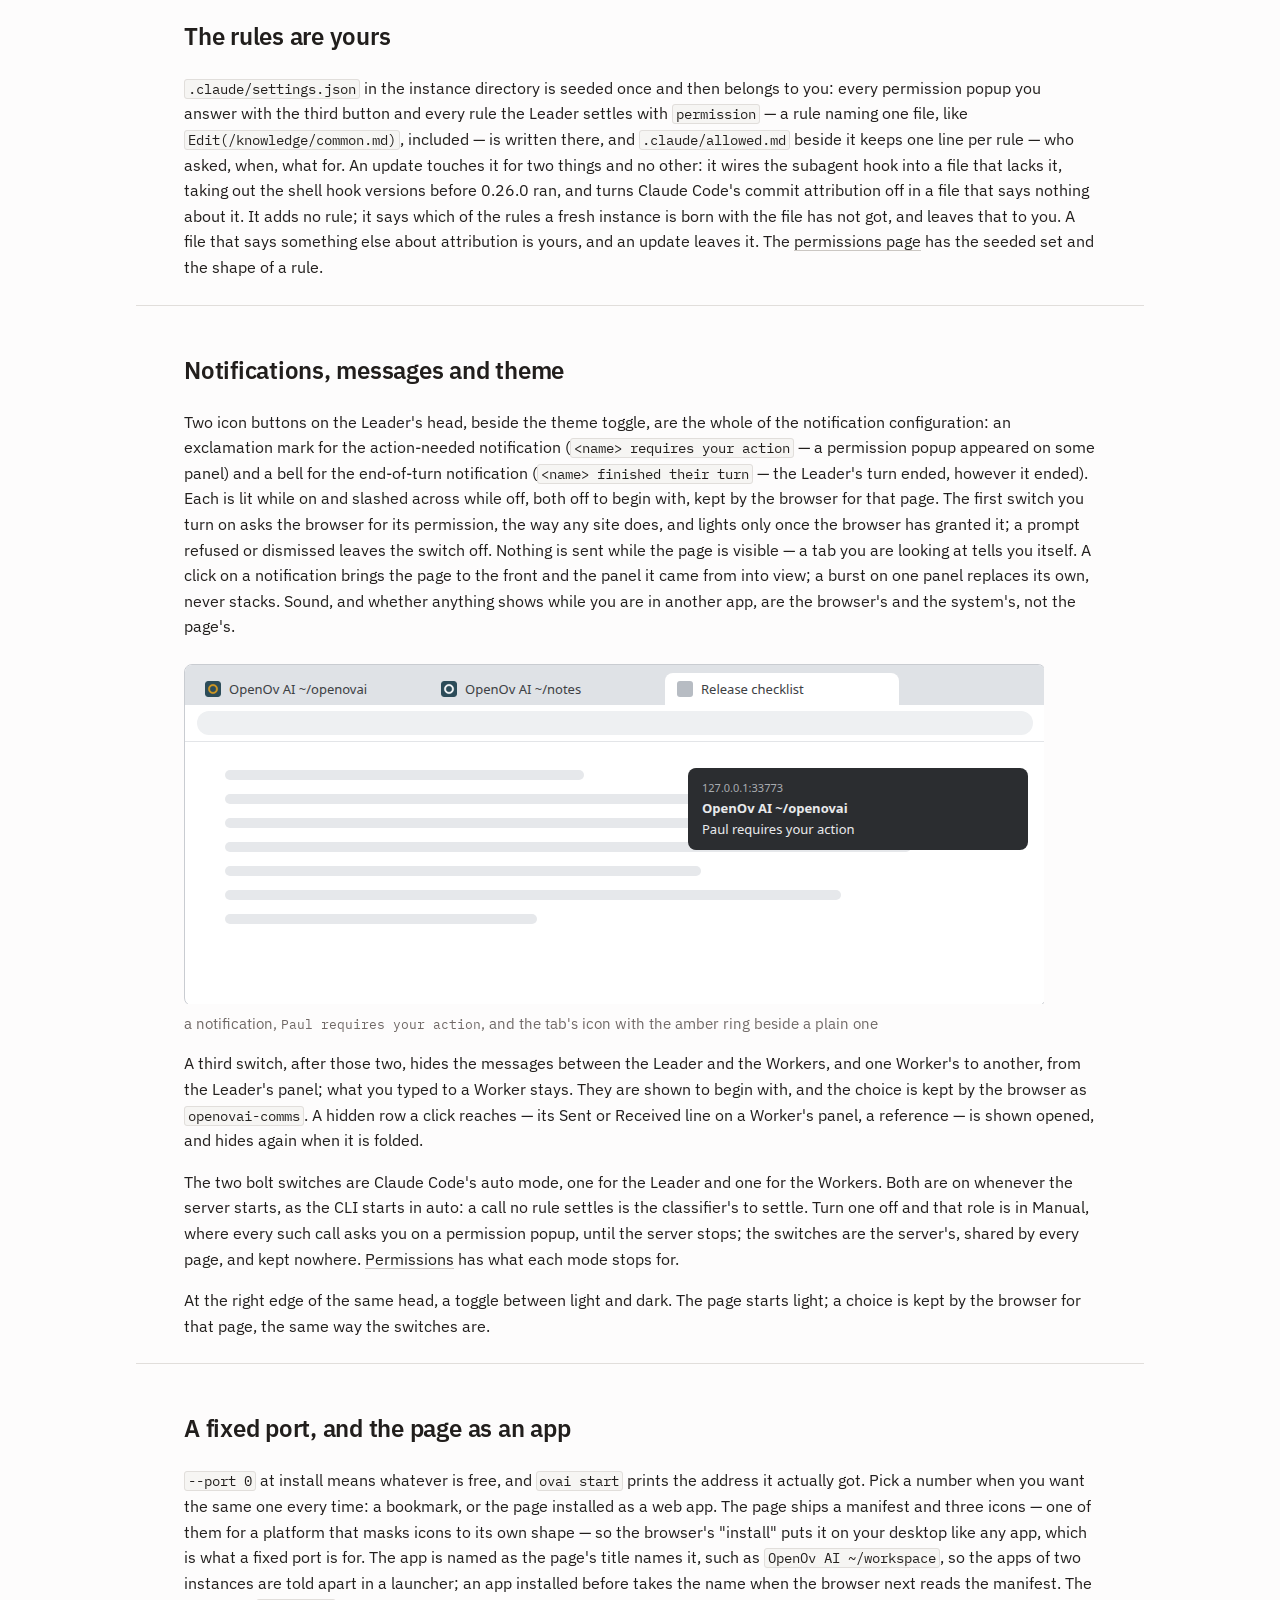
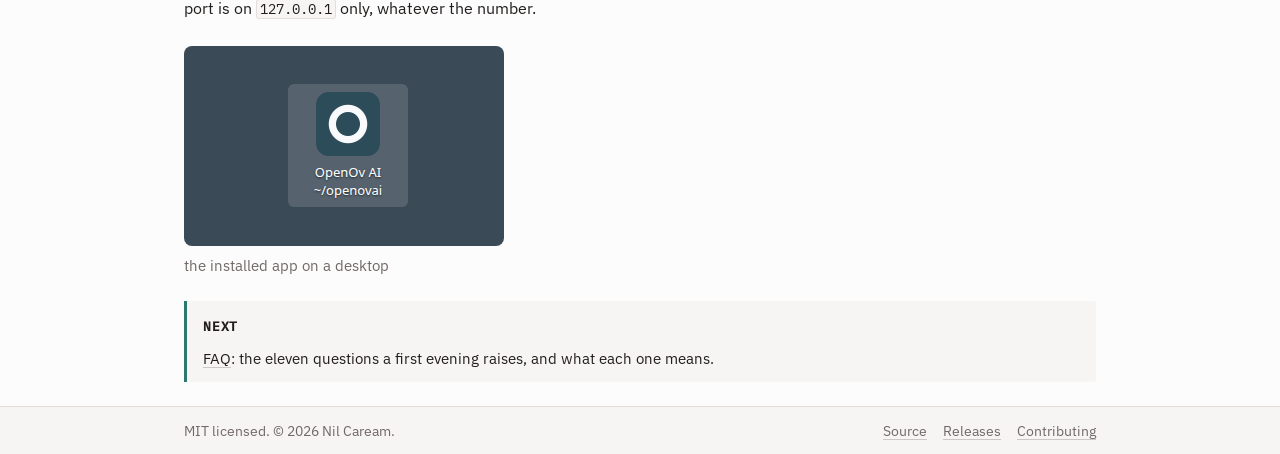
==== commit aa56267d: "0.26.0: seats start in auto, no shell hook and no interpreter by rule, remove_rule and a held rule m" ====
--- a/customization/index.html
+++ b/customization/index.html
@@ -53,7 +53,7 @@
     <p class="lead">
       An instance has a handful of knobs, and this page is all of them. What you add to the
       personas, the one JSON file that describes the instance, the models, the permission rules,
-      the three switches on the Leader's head, and the port. Everything here is yours: an update
+      the switches on the Leader's head, and the port. Everything here is yours: an update
       replaces the payload and leaves every one of these alone.
     </p>
   </section>
@@ -132,6 +132,7 @@
           <tr><td><code>context</code></td><td><code>{ "warning": 200000, "step": 20000, "error": 300000 }</code></td><td>tokens: the request size at which the Leader is first told how big it has grown, how often it is told again above that, and the size at which the telling turns into an instruction to hand over; for a Worker, the two sizes at which the Leader is told how big that Worker has grown, the second being when to restart it</td></tr>
           <tr><td><code>park</code></td><td><code>{ "deadline": 1800, "timeout": 20, "margin": 15 }</code></td><td>seconds: how long the <code>park</code> tool waits for the Workers when its caller gives no deadline, how long a server stop waits for the whole room, and how much longer <code>ovai stop</code> waits past that for the sessions to go</td></tr>
           <tr><td><code>typing</code></td><td><code>{ "quiet": 10, "cap": 30 }</code></td><td>seconds: a seat waits for you while you type in its box. <code>quiet</code> is how long after your last keystroke you still count as typing, <code>cap</code> the longest a waiting turn is held; <code>0</code> in either turns the hold off, and a value that is not a number or is below 0 is taken as the default. <a href="/reference/#typing">What is held, with a worked timeline</a></td></tr>
+          <tr><td><code>desk</code></td><td><code>{ "limit": 131072 }</code></td><td>bytes: when <code>write_desk</code> finds a desk file past the limit, the server saves it whole beside itself as <code>STATE-&lt;time&gt;.md</code> and tells the seat, once per crossing, to archive what current work no longer needs, or, with most of it still open, to ask you for a higher limit</td></tr>
         </tbody>
       </table>
     </div>
@@ -174,8 +175,8 @@
       <code>permission</code> &mdash; a rule naming one file, like
       <code>Edit(/knowledge/common.md)</code>, included &mdash; is written there, and
       <code>.claude/allowed.md</code> beside it keeps one line per rule &mdash; who asked, when, what
-      for. An update touches it for two things and no other: it wires the two hooks, the compound
-      one and the subagent one, into a file that lacks them, and turns Claude Code's
+      for. An update touches it for two things and no other: it wires the subagent hook into a file
+      that lacks it, taking out the shell hook versions before 0.26.0 ran, and turns Claude Code's
       commit attribution off in a file that says nothing about it. It adds no rule; it says which
       of the rules a fresh instance is born with the file has not got, and leaves that to you. A
       file that says something else about attribution is yours, and an update leaves it. The
@@ -209,6 +210,14 @@
       shown to begin with, and the choice is kept by the browser as <code>openovai-comms</code>. A
       hidden row a click reaches &mdash; its Sent or Received line on a Worker's panel, a
       reference &mdash; is shown opened, and hides again when it is folded.
+    </p>
+    <p id="auto">
+      The two bolt switches are Claude Code's auto mode, one for the Leader and one for the
+      Workers. Both are on whenever the server starts, as the CLI starts in auto: a call no rule
+      settles is the classifier's to settle. Turn one off and that role is in Manual, where every
+      such call asks you on a permission popup, until the server stops; the switches are the
+      server's, shared by every page, and kept nowhere. <a href="/permissions/#auto">Permissions</a>
+      has what each mode stops for.
     </p>
     <p>
       At the right edge of the same head, a toggle between light and dark. The page starts light;
--- a/style.css
+++ b/style.css
@@ -282,13 +282,13 @@
   display: inline-flex;
   align-items: center;
   gap: 0.5rem;
-  font-family: var(--mono);
-  font-weight: 500;
-  font-size: 1rem;
-  letter-spacing: -0.01em;
+  font-family: var(--sans);
+  font-weight: 600;
+  font-size: 1.25rem;
+  letter-spacing: normal;
   text-decoration: none;
 }
-.mark img { display: block; width: 1.5rem; height: 1.5rem; flex: 0 0 auto; }
+.mark img { display: block; width: 1.75rem; height: 1.75rem; flex: 0 0 auto; }
 
 .bar-foot { color: var(--text-soft); font-size: 0.85rem; }
 
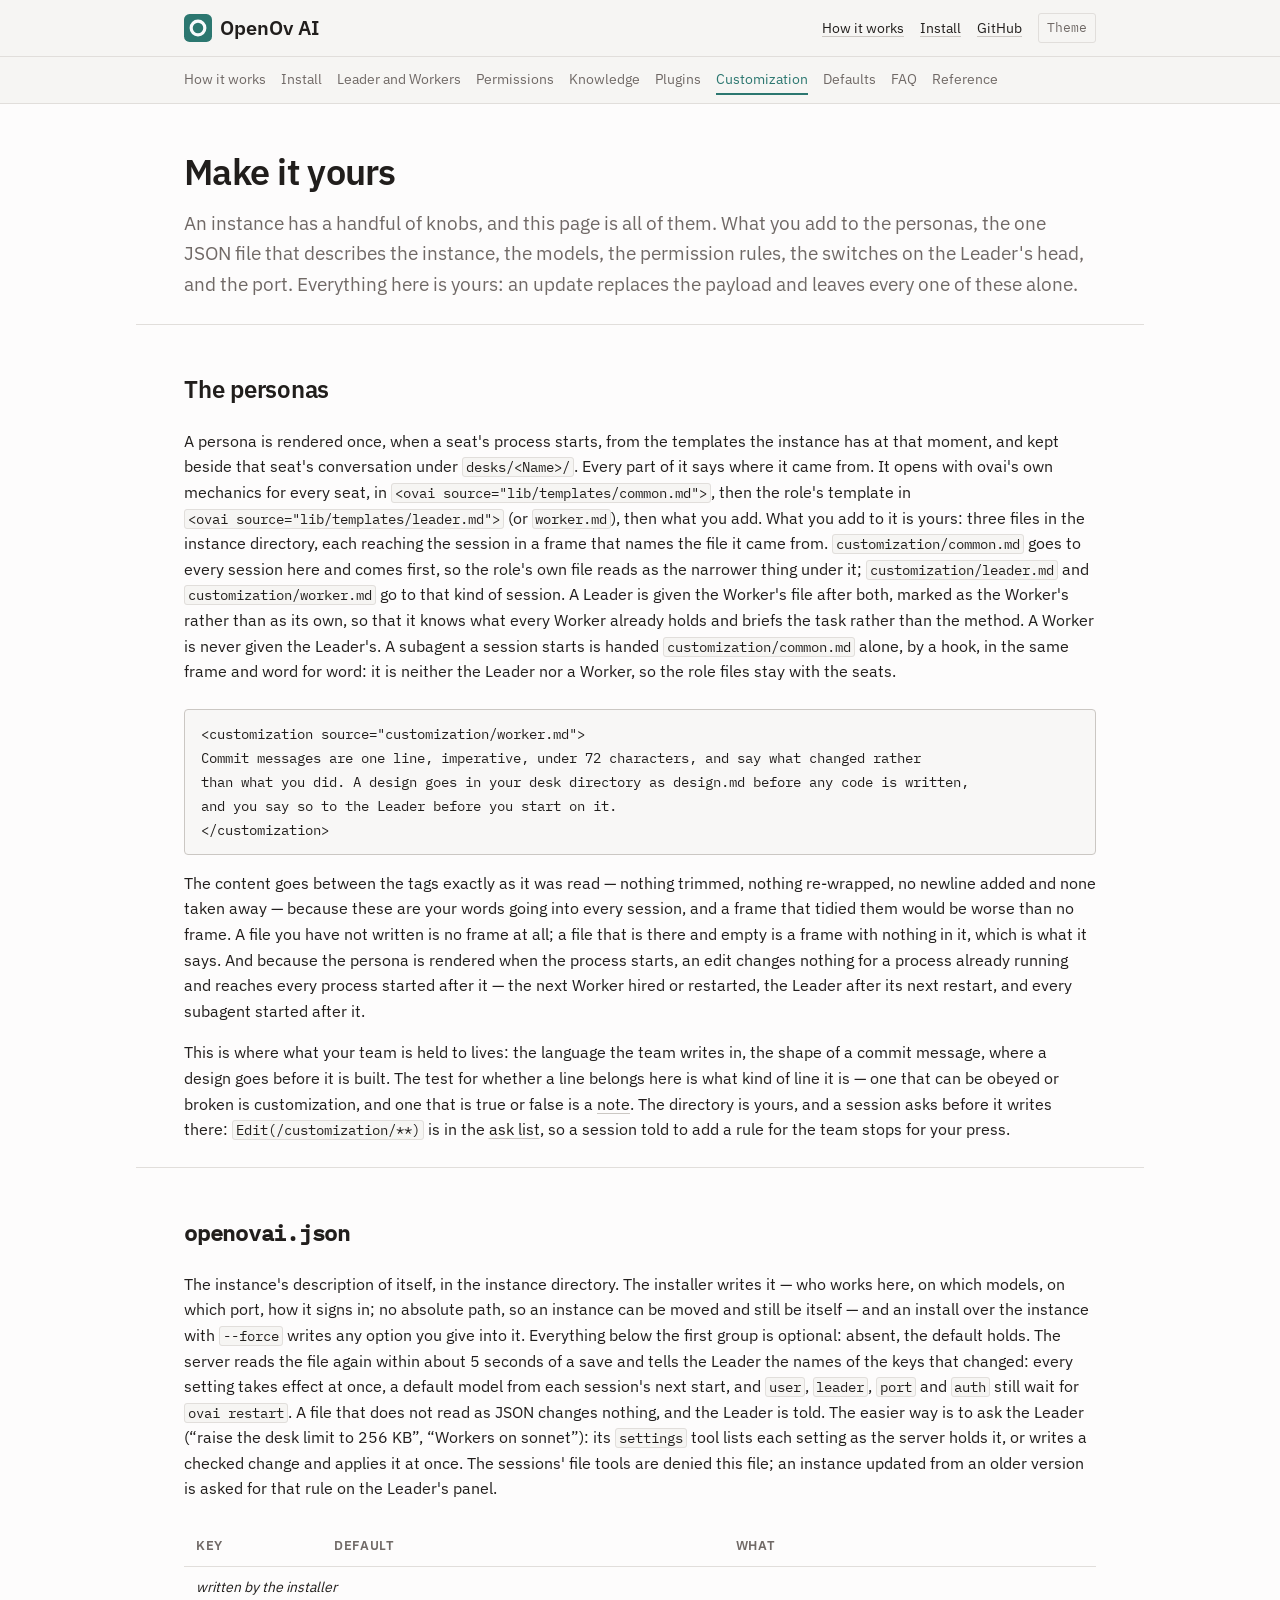
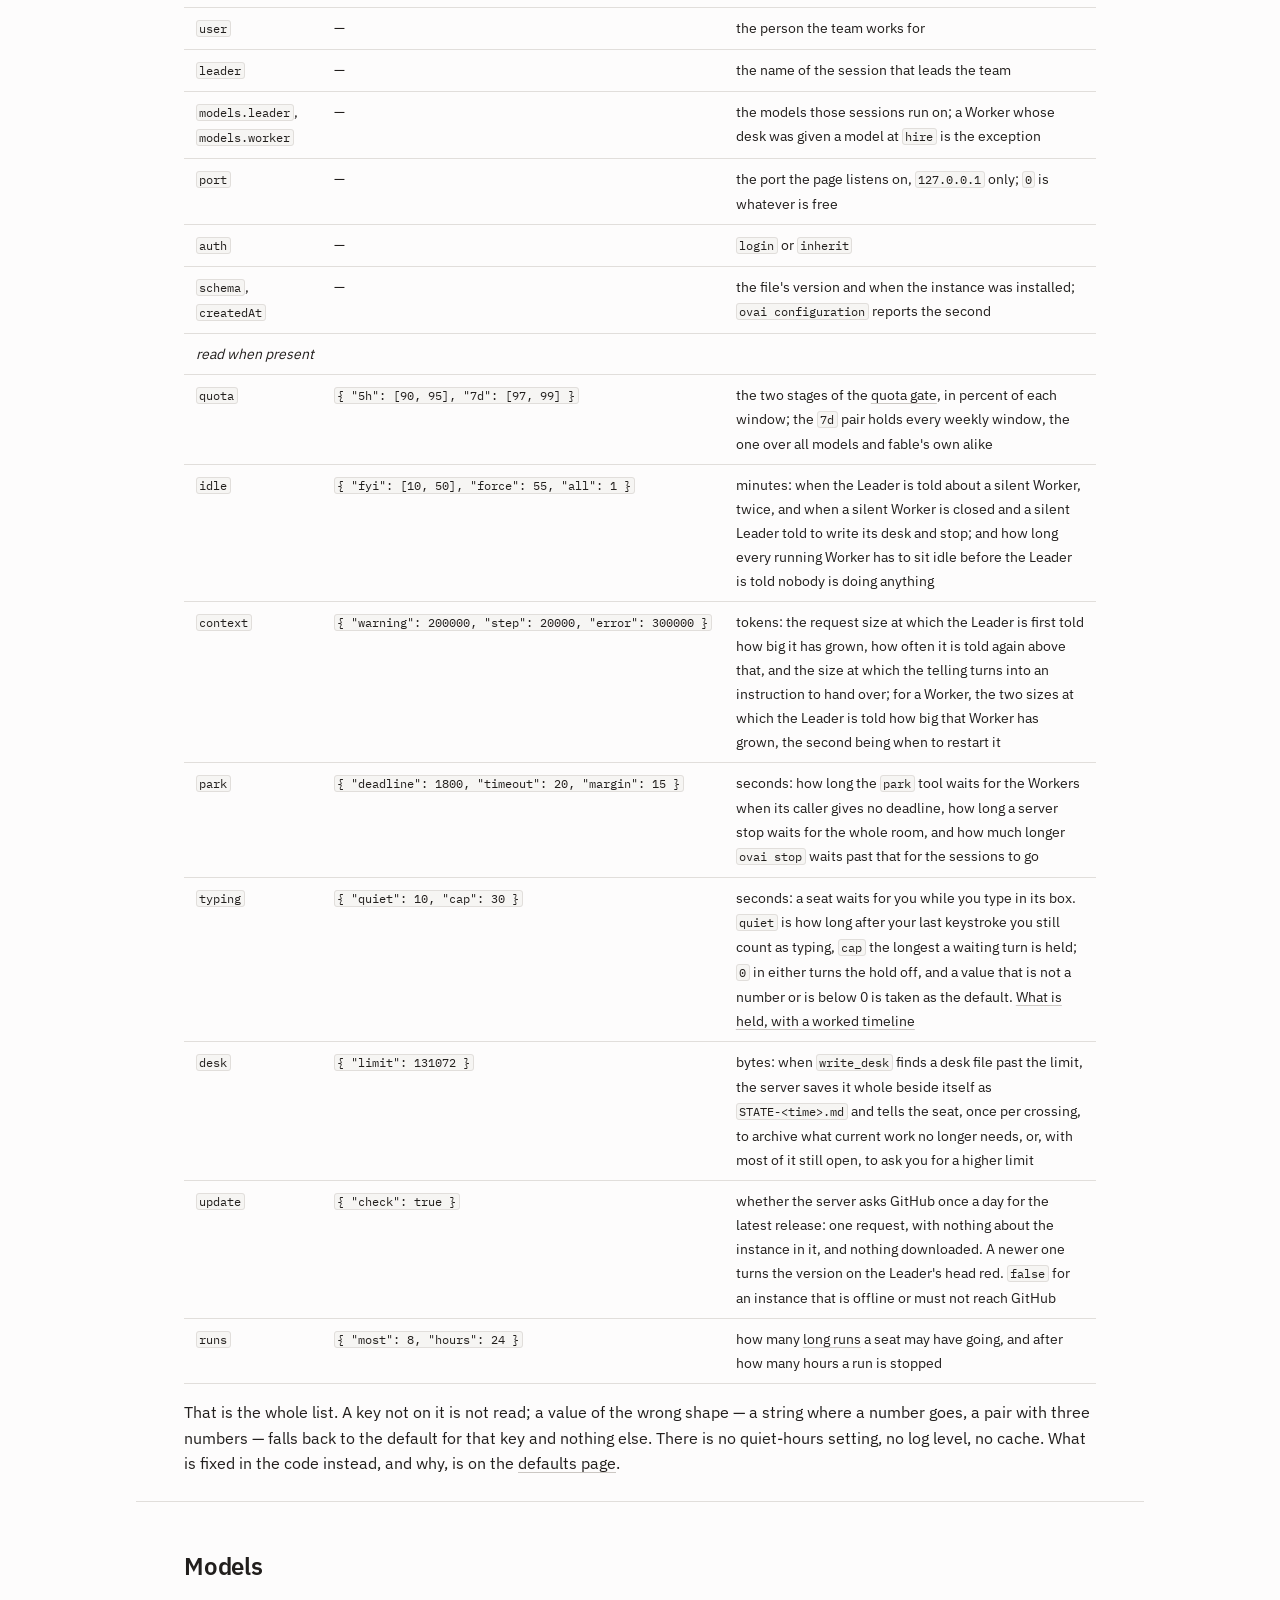
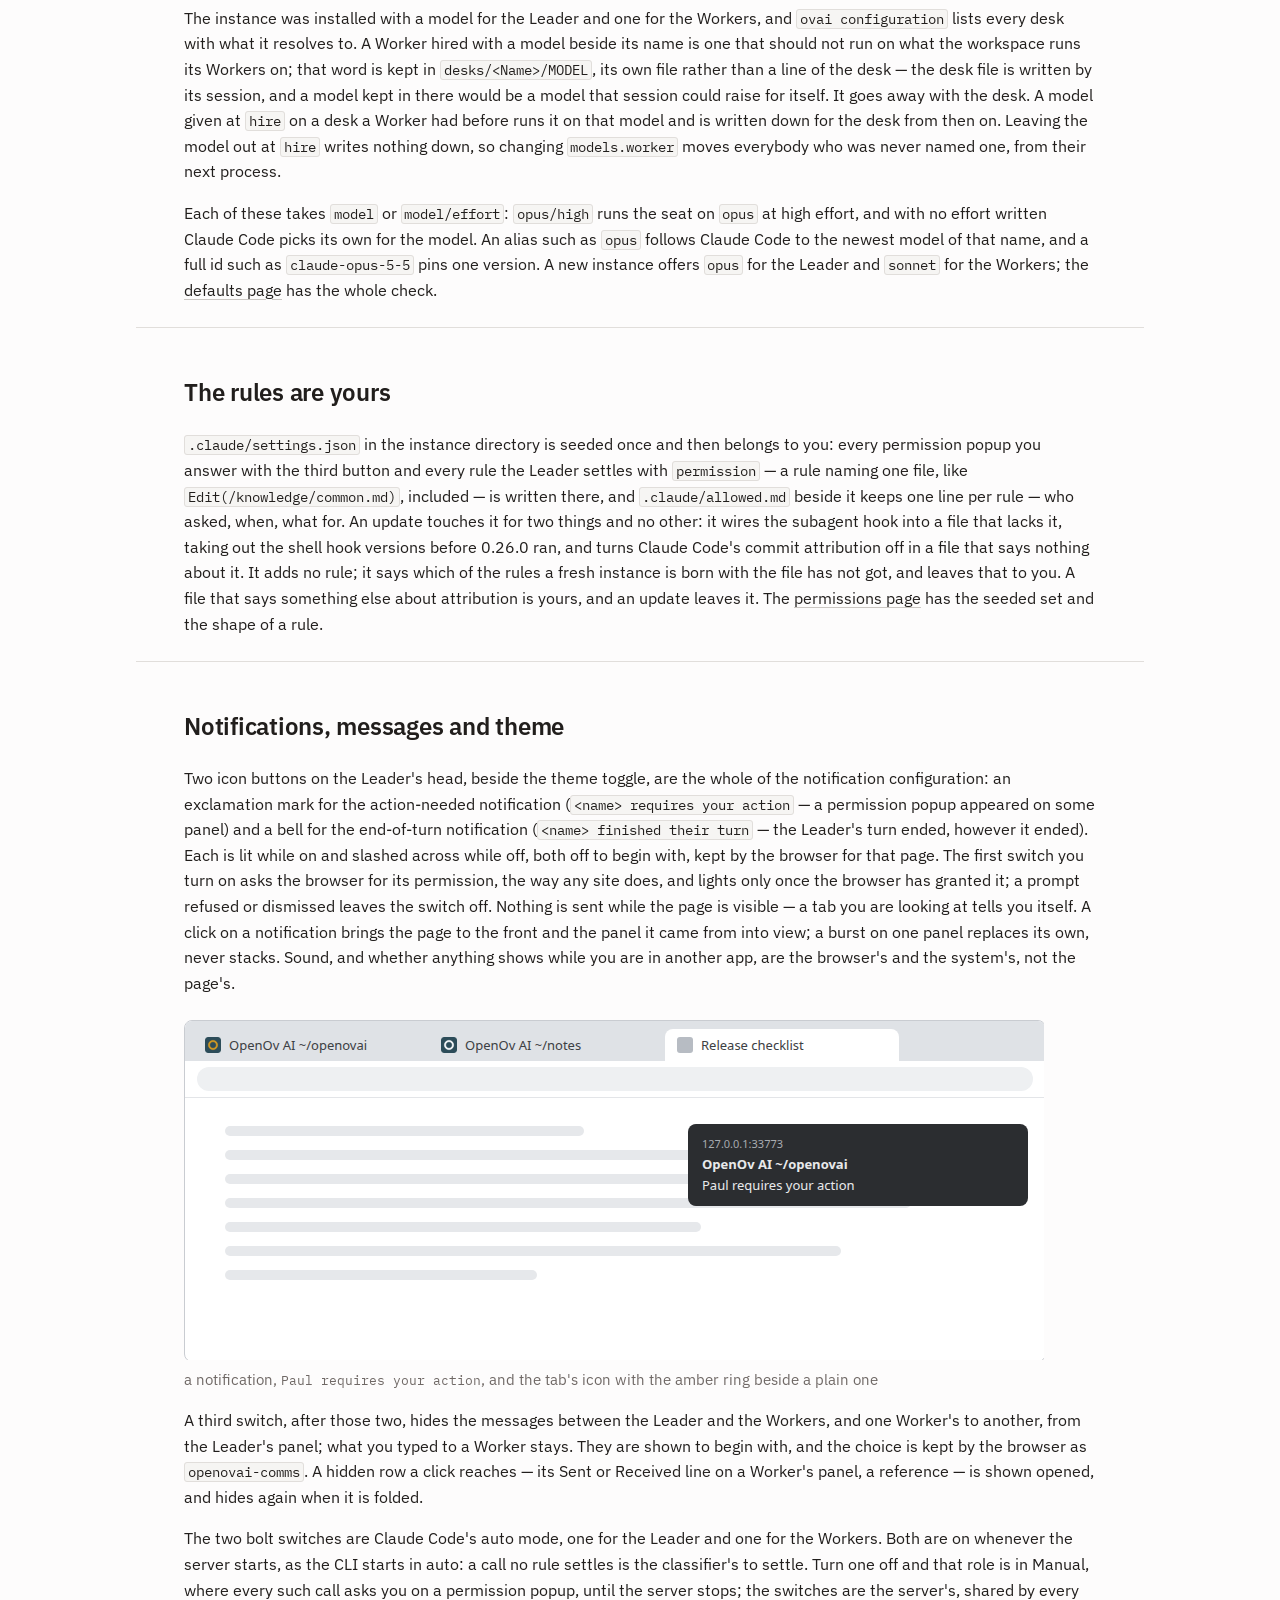
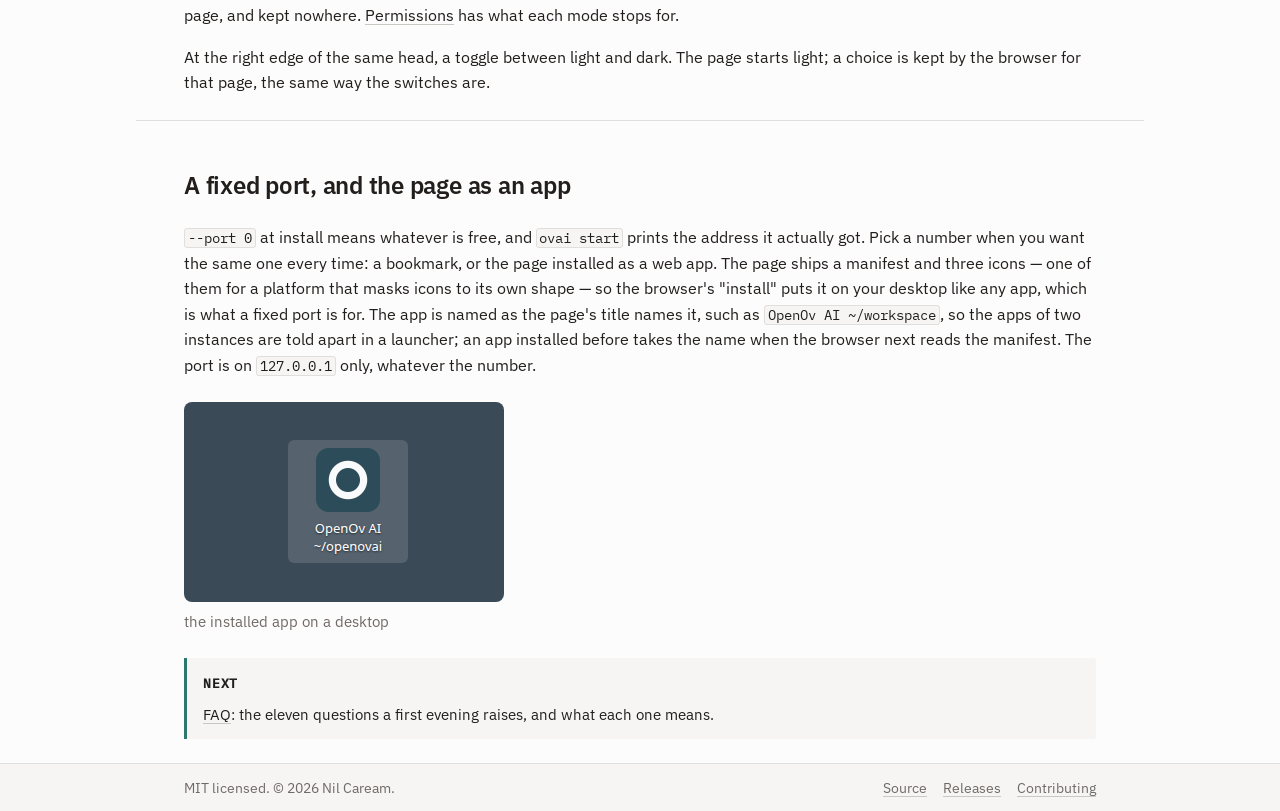
==== commit fb9f54ab: "0.27.0: long runs and ovai run, the Leader's wake and settings tools, openovai.json applied while th" ====
--- a/customization/index.html
+++ b/customization/index.html
@@ -112,8 +112,15 @@
       here, on which models, on which port, how it signs in; no absolute path, so an instance can
       be moved and still be itself &mdash; and an install over the instance with <code>--force</code>
       writes any option you give into it. Everything below the first group is optional: absent, the
-      default holds. The server reads the file when it starts, so <code>ovai restart</code> after
-      an edit.
+      default holds. The server reads the file again within about 5 seconds of a save and tells the
+      Leader the names of the keys that changed: every setting takes effect at once, a default
+      model from each session's next start, and <code>user</code>, <code>leader</code>,
+      <code>port</code> and <code>auth</code> still wait for <code>ovai restart</code>. A file that
+      does not read as JSON changes nothing, and the Leader is told. The easier way is to ask the
+      Leader (&ldquo;raise the desk limit to 256 KB&rdquo;, &ldquo;Workers on sonnet&rdquo;): its
+      <code>settings</code> tool lists each setting as the server holds it, or writes a checked
+      change and applies it at once. The sessions' file tools are denied this file; an instance
+      updated from an older version is asked for that rule on the Leader's panel.
     </p>
     <div class="table">
       <table>
@@ -133,6 +140,8 @@
           <tr><td><code>park</code></td><td><code>{ "deadline": 1800, "timeout": 20, "margin": 15 }</code></td><td>seconds: how long the <code>park</code> tool waits for the Workers when its caller gives no deadline, how long a server stop waits for the whole room, and how much longer <code>ovai stop</code> waits past that for the sessions to go</td></tr>
           <tr><td><code>typing</code></td><td><code>{ "quiet": 10, "cap": 30 }</code></td><td>seconds: a seat waits for you while you type in its box. <code>quiet</code> is how long after your last keystroke you still count as typing, <code>cap</code> the longest a waiting turn is held; <code>0</code> in either turns the hold off, and a value that is not a number or is below 0 is taken as the default. <a href="/reference/#typing">What is held, with a worked timeline</a></td></tr>
           <tr><td><code>desk</code></td><td><code>{ "limit": 131072 }</code></td><td>bytes: when <code>write_desk</code> finds a desk file past the limit, the server saves it whole beside itself as <code>STATE-&lt;time&gt;.md</code> and tells the seat, once per crossing, to archive what current work no longer needs, or, with most of it still open, to ask you for a higher limit</td></tr>
+          <tr><td><code>update</code></td><td><code>{ "check": true }</code></td><td>whether the server asks GitHub once a day for the latest release: one request, with nothing about the instance in it, and nothing downloaded. A newer one turns the version on the Leader's head red. <code>false</code> for an instance that is offline or must not reach GitHub</td></tr>
+          <tr><td><code>runs</code></td><td><code>{ "most": 8, "hours": 24 }</code></td><td>how many <a href="/team/#runs">long runs</a> a seat may have going, and after how many hours a run is stopped</td></tr>
         </tbody>
       </table>
     </div>
@@ -161,8 +170,9 @@
     <p>
       Each of these takes <code>model</code> or <code>model/effort</code>: <code>opus/high</code>
       runs the seat on <code>opus</code> at high effort, and with no effort written Claude Code picks
-      its own for the model. A new instance offers <code>opus</code> for the Leader and
-      <code>sonnet</code> for the Workers; the <a href="/defaults/#models">defaults page</a> has the
+      its own for the model. An alias such as <code>opus</code> follows Claude Code to the newest
+      model of that name, and a full id such as <code>claude-opus-5-5</code> pins one version. A new
+      instance offers <code>opus</code> for the Leader and <code>sonnet</code> for the Workers; the <a href="/defaults/#models">defaults page</a> has the
       whole check.
     </p>
   </section>
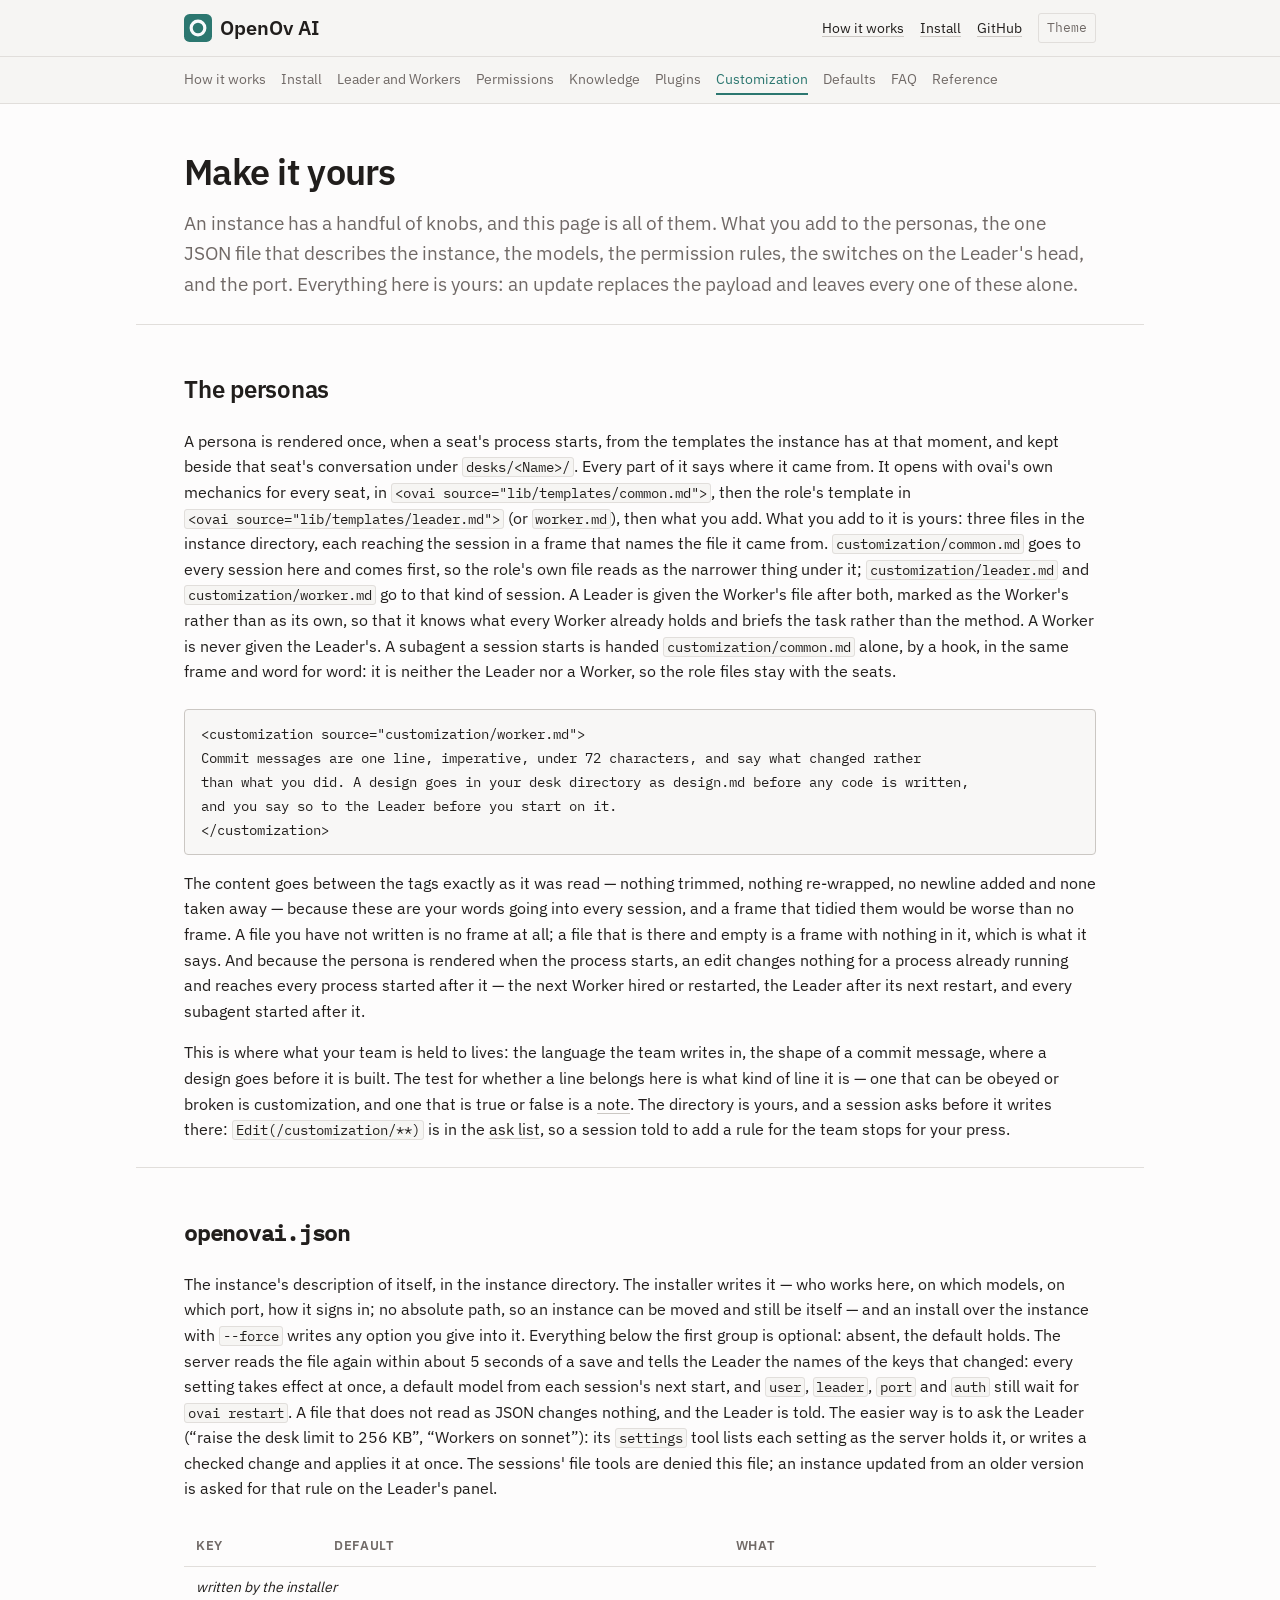
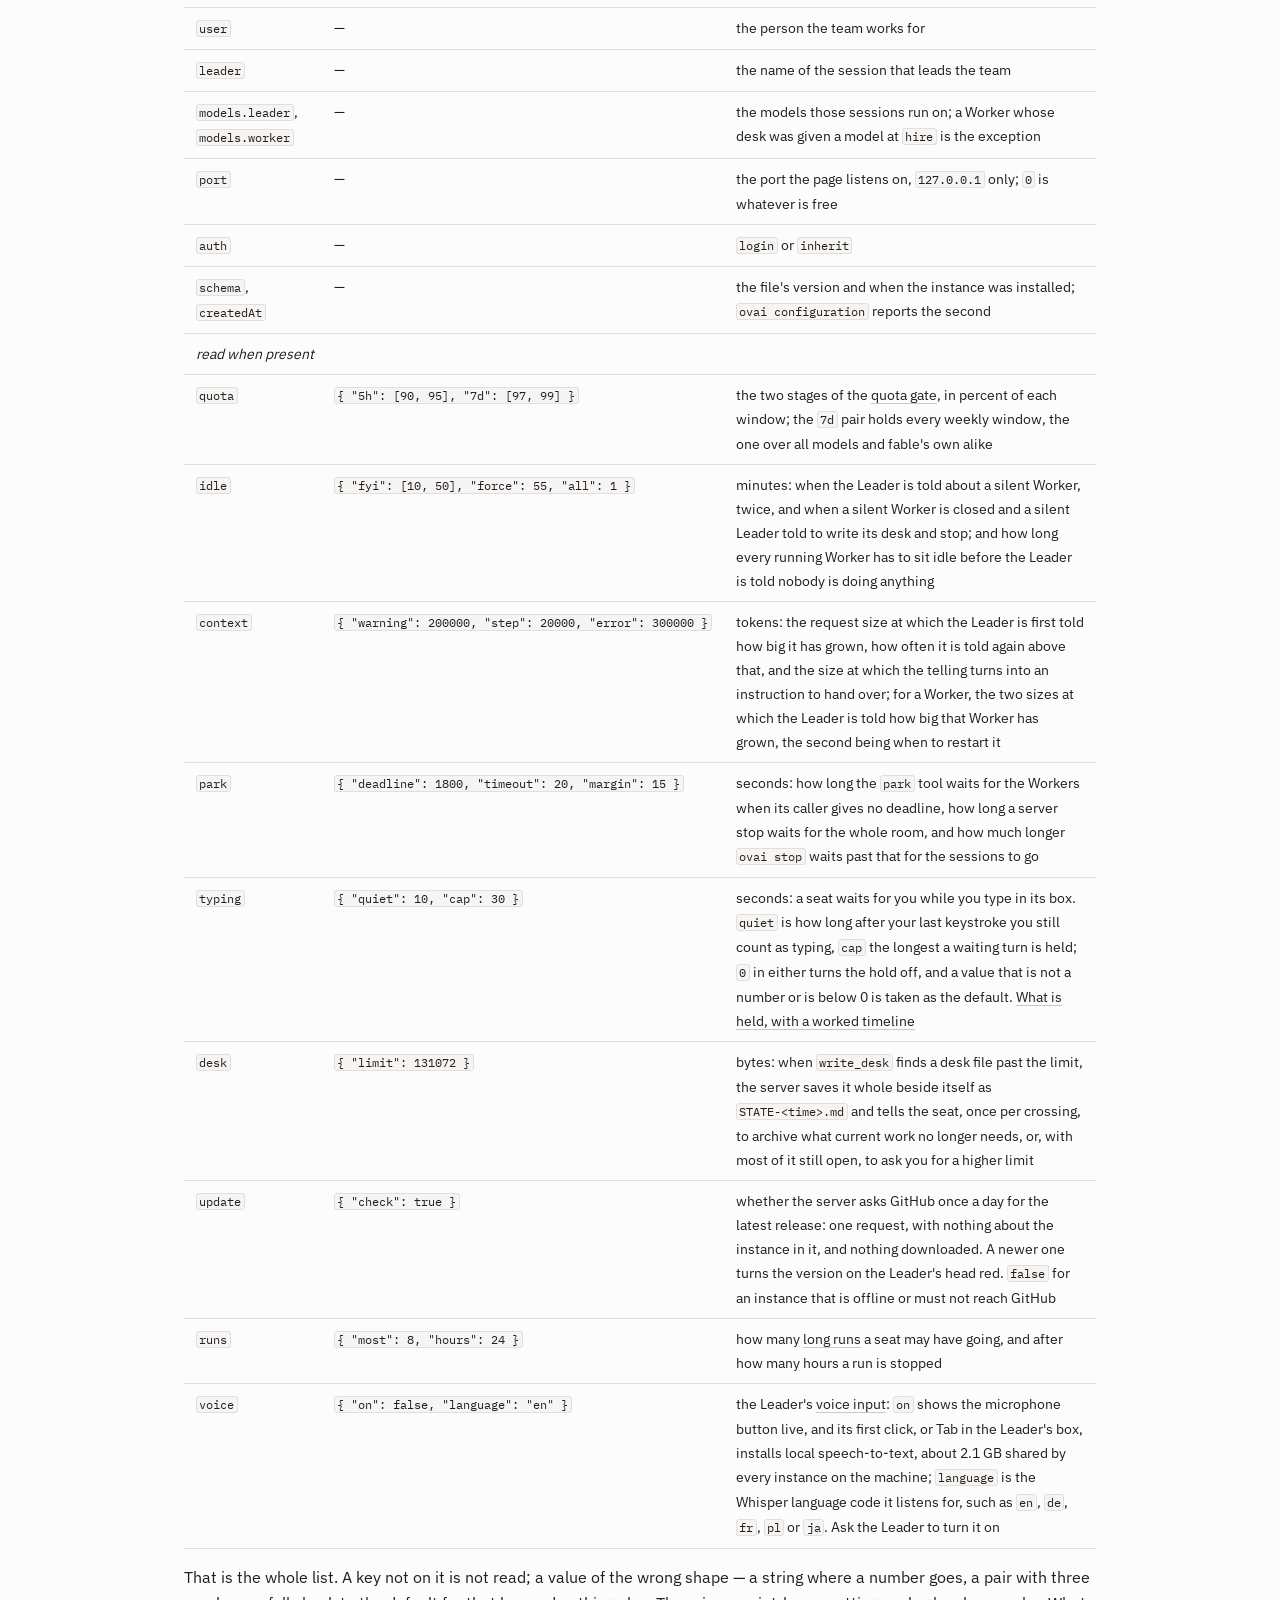
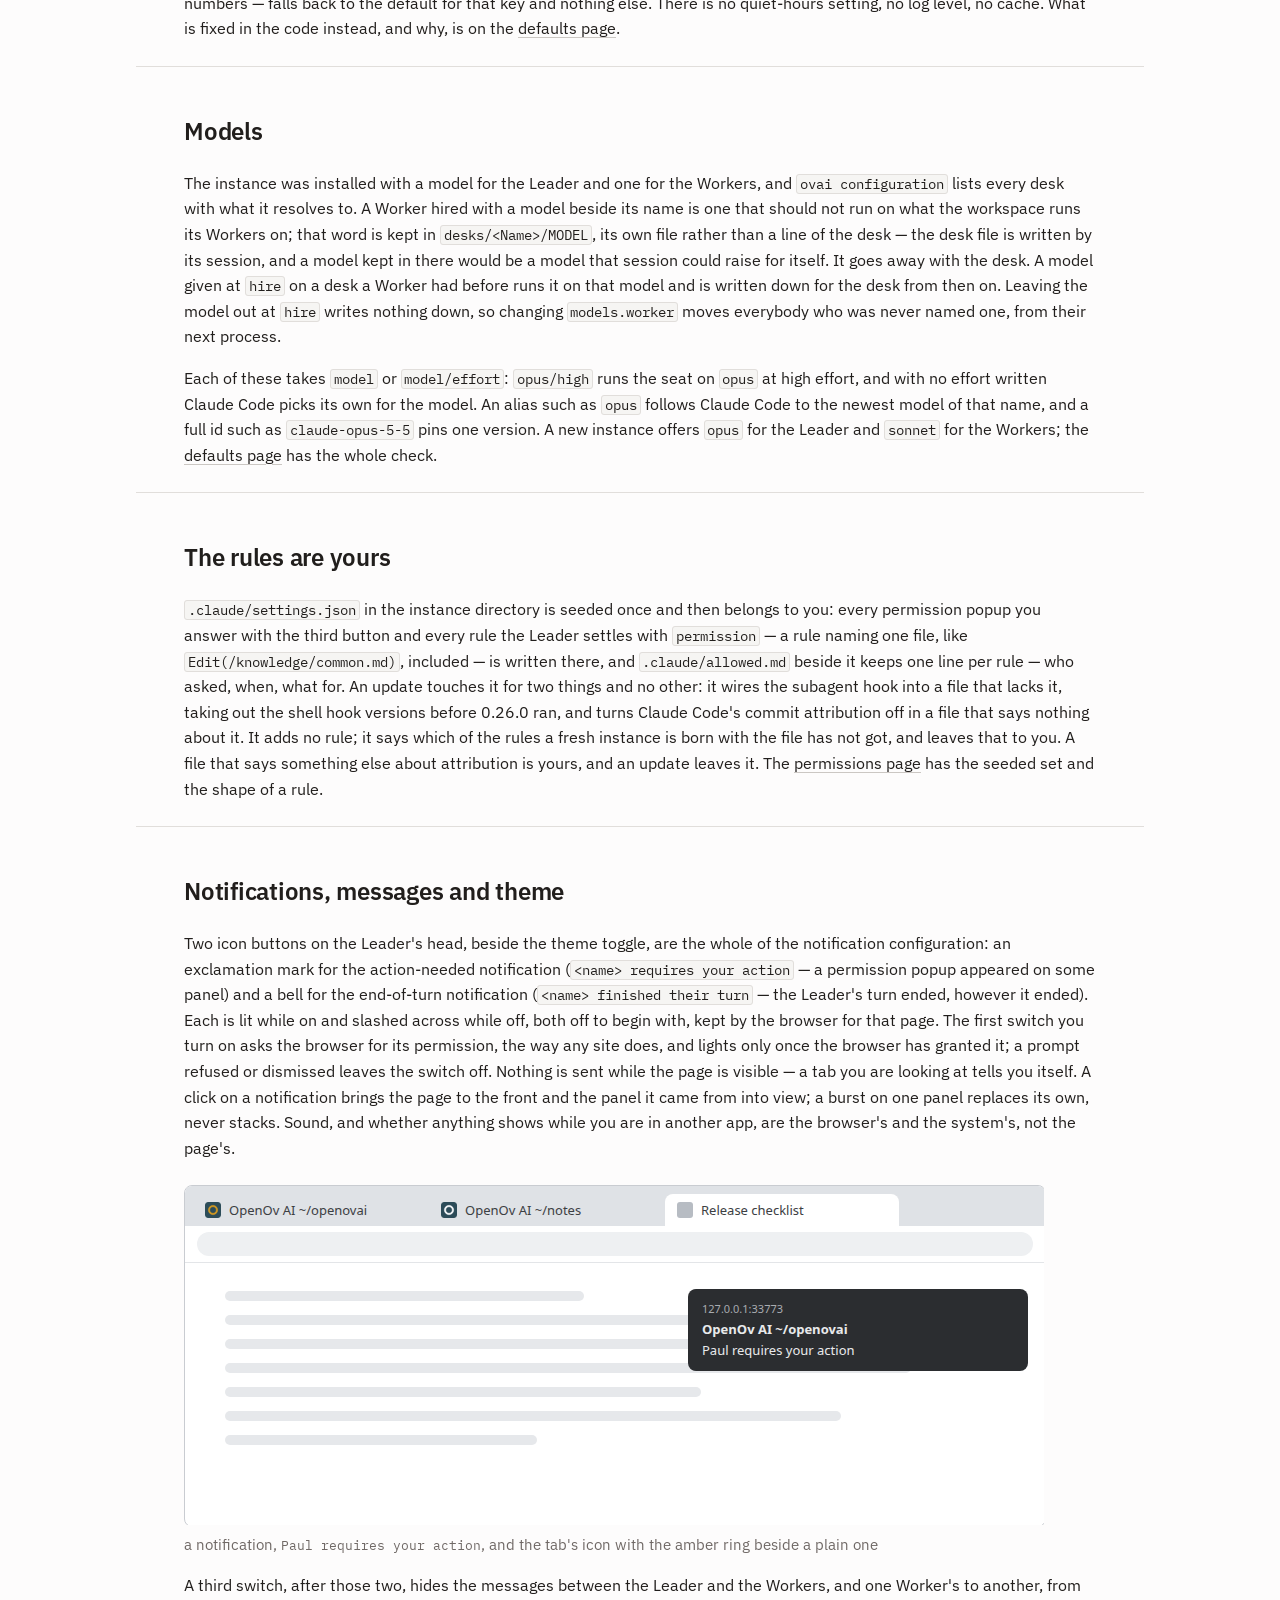
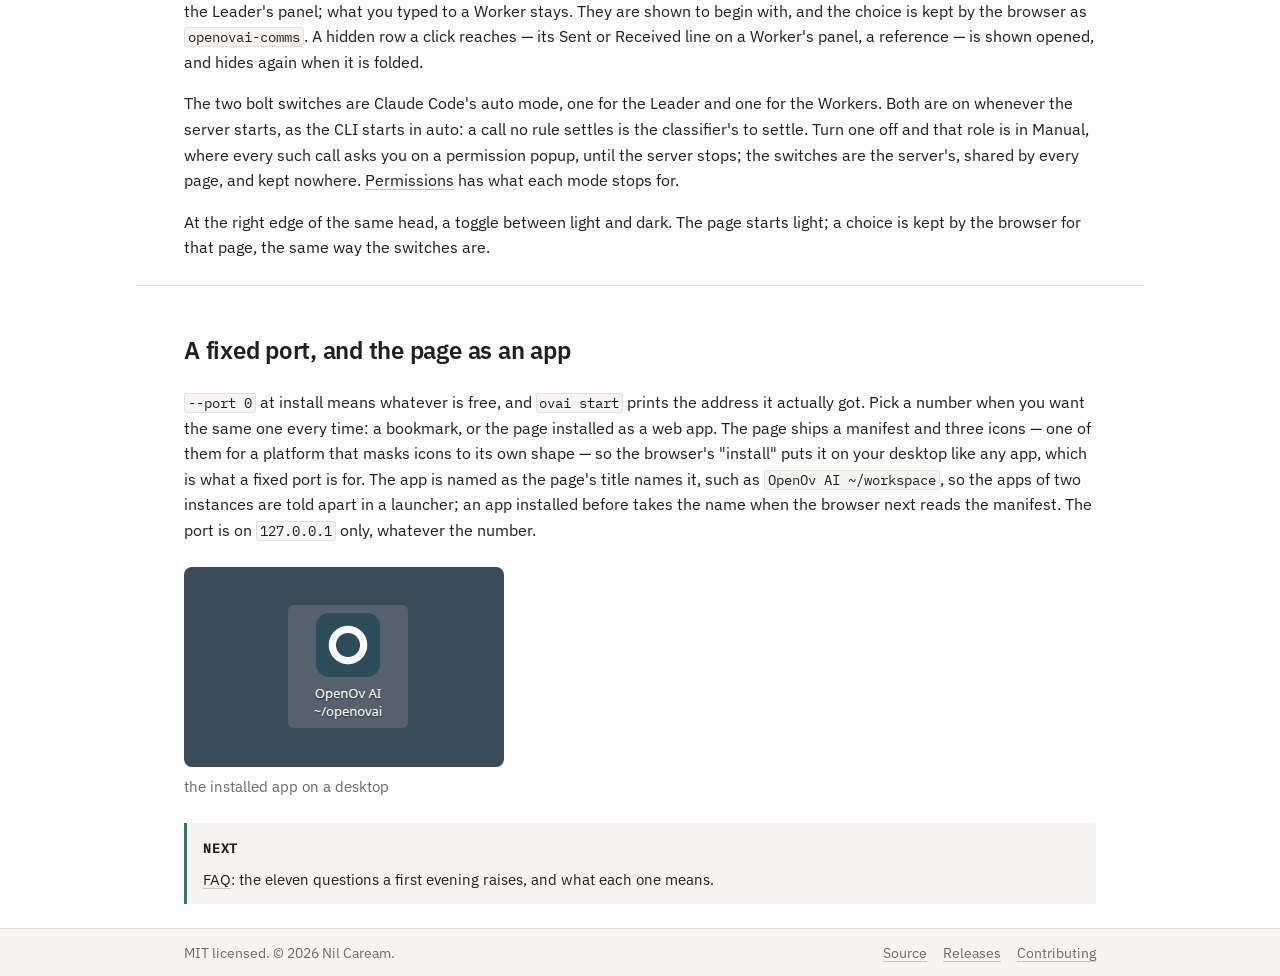
==== commit 83edb7e5: "0.28.0: voice input on the Leader's panel, the diff view and the diff tool, nineteen tools, the bott" ====
--- a/customization/index.html
+++ b/customization/index.html
@@ -142,6 +142,7 @@
           <tr><td><code>desk</code></td><td><code>{ "limit": 131072 }</code></td><td>bytes: when <code>write_desk</code> finds a desk file past the limit, the server saves it whole beside itself as <code>STATE-&lt;time&gt;.md</code> and tells the seat, once per crossing, to archive what current work no longer needs, or, with most of it still open, to ask you for a higher limit</td></tr>
           <tr><td><code>update</code></td><td><code>{ "check": true }</code></td><td>whether the server asks GitHub once a day for the latest release: one request, with nothing about the instance in it, and nothing downloaded. A newer one turns the version on the Leader's head red. <code>false</code> for an instance that is offline or must not reach GitHub</td></tr>
           <tr><td><code>runs</code></td><td><code>{ "most": 8, "hours": 24 }</code></td><td>how many <a href="/team/#runs">long runs</a> a seat may have going, and after how many hours a run is stopped</td></tr>
+          <tr><td><code>voice</code></td><td><code>{ "on": false, "language": "en" }</code></td><td>the Leader's <a href="/how-it-works/#voice">voice input</a>: <code>on</code> shows the microphone button live, and its first click, or Tab in the Leader's box, installs local speech-to-text, about 2.1&nbsp;GB shared by every instance on the machine; <code>language</code> is the Whisper language code it listens for, such as <code>en</code>, <code>de</code>, <code>fr</code>, <code>pl</code> or <code>ja</code>. Ask the Leader to turn it on</td></tr>
         </tbody>
       </table>
     </div>
